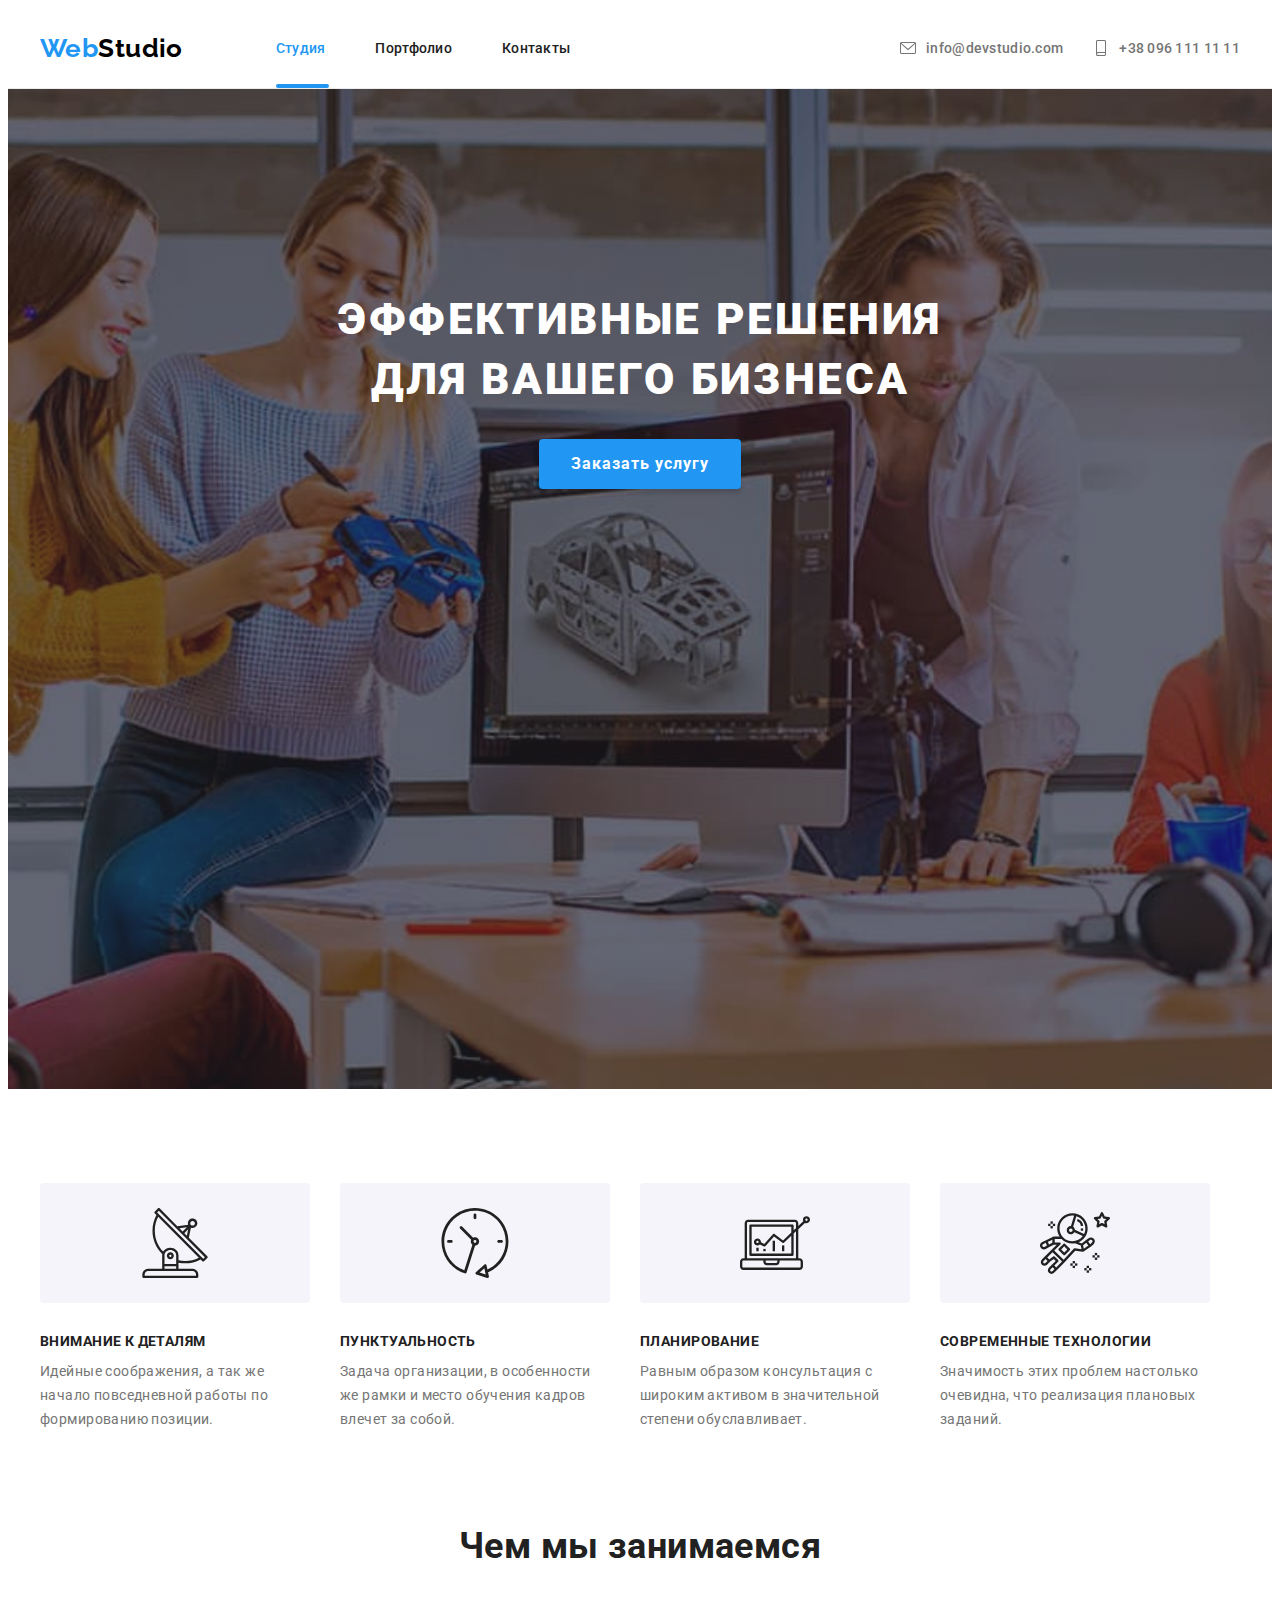
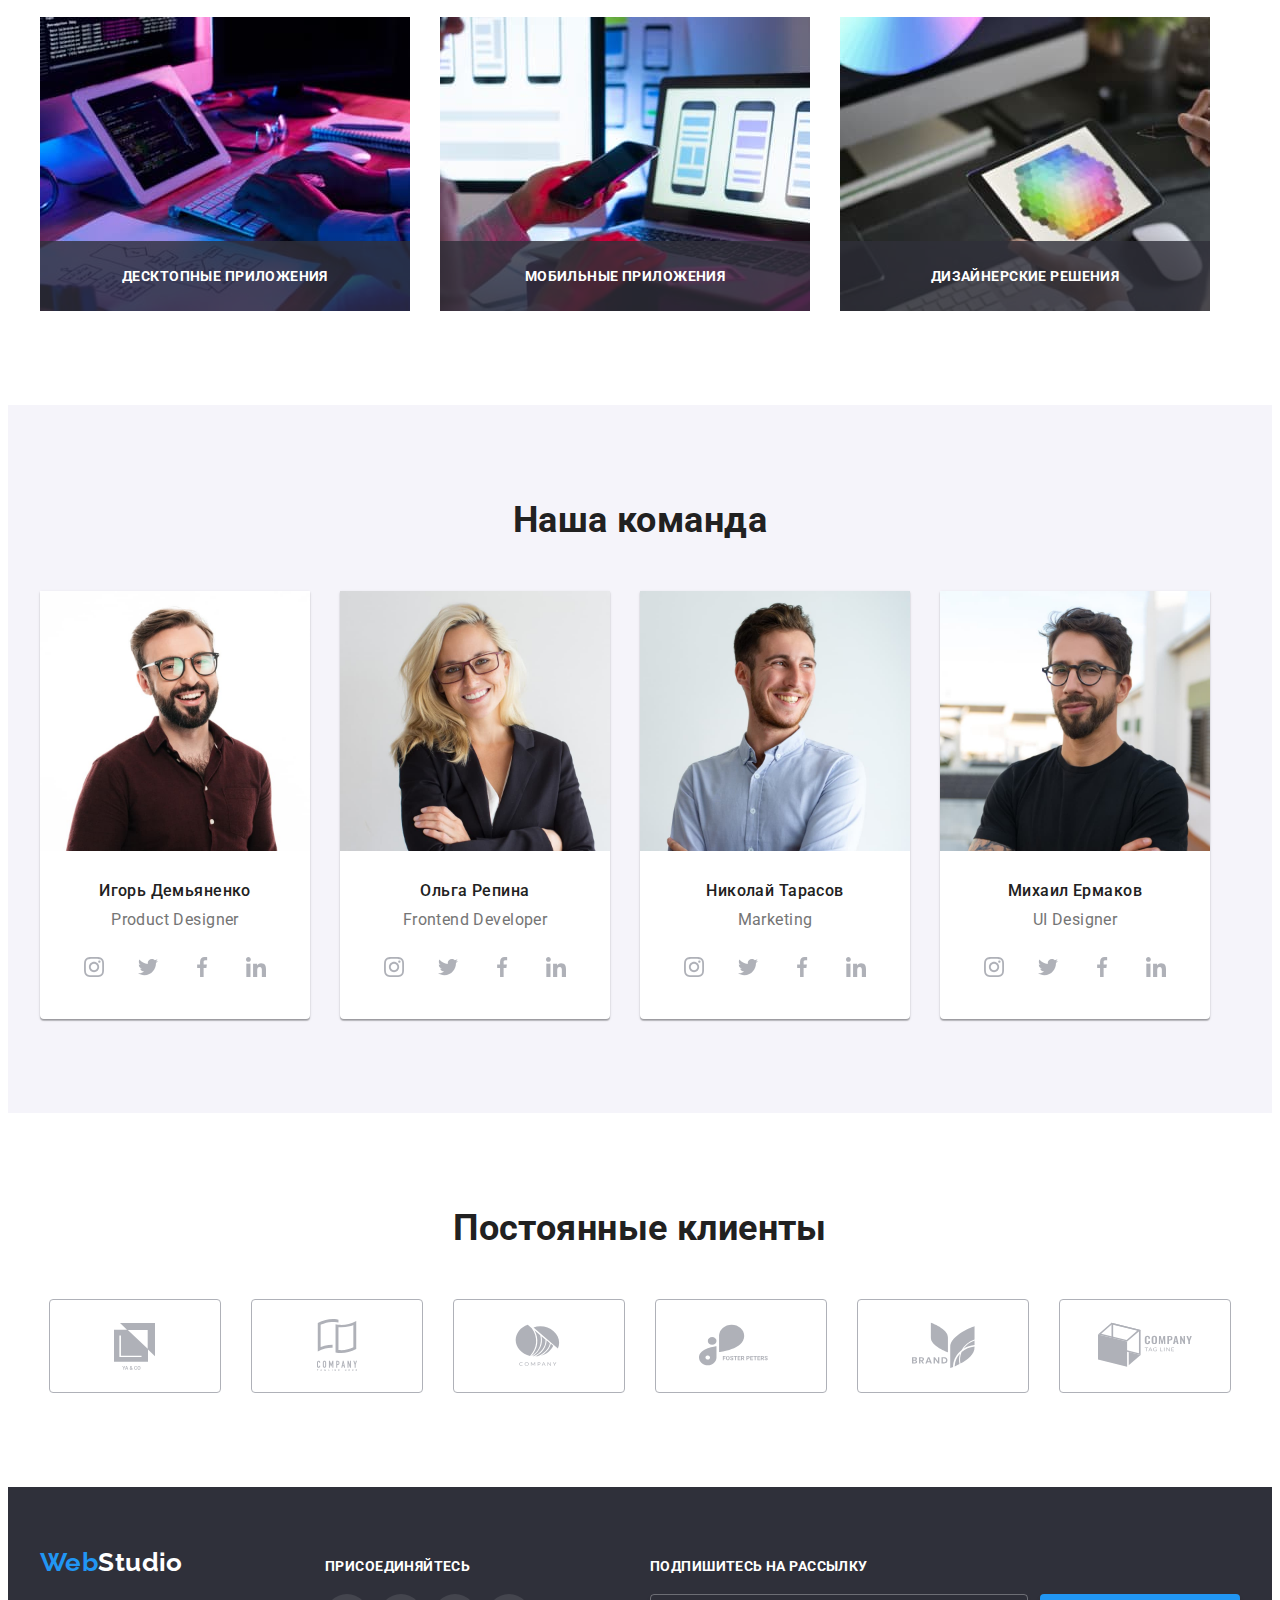
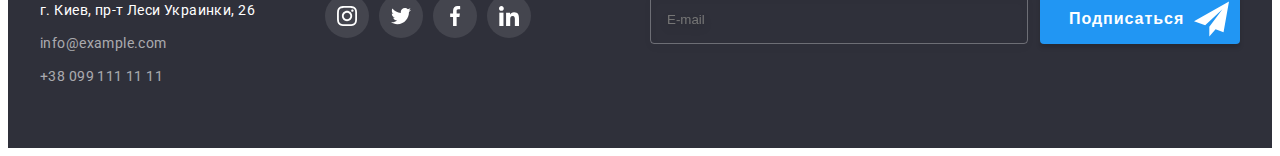
==== index.html @ c65c47e1 "Initial commit" ====
<!DOCTYPE html>
<html lang="ru">
  <head>
    <meta charset="UTF-8" />
    <meta http-equiv="X-UA-Compatible" content="IE=edge" />
    <meta name="viewport" content="width=device-width, initial-scale=1.0" />
    <title>WebStudio</title>
    <!-- Normalize -->
    <link
      rel="stylesheet"
      href="https://cdnjs.cloudflare.com/ajax/libs/modern-normalize/1.1.0/modern-normalize.min.css"
      integrity="sha512-wpPYUAdjBVSE4KJnH1VR1HeZfpl1ub8YT/NKx4PuQ5NmX2tKuGu6U/JRp5y+Y8XG2tV+wKQpNHVUX03MfMFn9Q=="
      crossorigin="anonymous"
      referrerpolicy="no-referrer"
    />
    <link rel="preconnect" href="https://fonts.googleapis.com" />
    <link rel="preconnect" href="https://fonts.gstatic.com" crossorigin />
    <link
      href="https://fonts.googleapis.com/css2?family=Raleway:wght@700&family=Roboto:wght@400;500;700;900&display=swap"
      rel="stylesheet"
    />
    <link rel="stylesheet" href="./styles/styles.css" />
  </head>
  <body>
    <!-- header -->
    <header class="header">
      <div class="container flex_container">
        <a href="./index.html" class="Web webstudio">Web<span class="Studio">Studio</span></a>
        <!-- nav -->
        <nav class="nav">
          <ul class="nav_list_block list">
            <li class="nav_list">
              <a href="./index.html" class="nav_text current">Студия</a>
              <div class="current_page"></div>
            </li>
            <li class="nav_list">
              <a href="./portfolio.html" class="nav_text">Портфолио</a>
            </li>
            <li class="nav_list">
              <a href="#" class="nav_text">Контакты</a>
            </li>
          </ul>
        </nav>
        <!-- Contacts -->
        <ul class="contacts_header_list list">
          <li class="contacts-item">
            <a href="mailto:info@devstudio.com" class="contacts">
              <svg class="icon_mail">
                <use href="./images/symbol-defs.svg#icon-envelope"></use>
              </svg>
              info@devstudio.com
            </a>
          </li>

          <li>
            <a href="tel:+380961111111" class="contacts">
              <svg class="icon_phone">
                <use href="./images/symbol-defs.svg#icon-smartphone"></use>
              </svg>
              +38 096 111 11 11
            </a>
          </li>
        </ul>
      </div>
    </header>

    <!-- main -->
    <main>
      <section class="main_bg">
        <div class="container">
          <h1 class="main_text">Эффективные решения для вашего бизнеса</h1>
          <!-- button -->
          <button type="button" class="main-modal-btn" data-modal-open>Заказать услугу</button>

          <!-- ======###### modal js #######======= -->
          <div class="backdrop is-hidden" data-modal>
            <div class="modal">
              <p class="modal-title">Оставьте свои данные, мы вам перезвоним</p>
              <form class="modal-form">
                <label class="modal-label">
                  <span class="input-name"> Имя </span>
                  <input type="text" name="username" class="input-bar" required minlength="3" />
                  <svg class="modal-svg">
                    <use href="./images/icon.svg#icon-person"></use>
                  </svg>
                </label>
                <label class="modal-label">
                  <span class="input-name"> Телефон </span>
                  <input type="tel" name="number" class="input-bar" required minlength="7" />
                  <svg class="modal-svg">
                    <use href="./images/icon.svg#icon-phone"></use>
                  </svg>
                </label>
                <label class="modal-label">
                  <span class="input-name"> Почта </span>
                  <input type="email" name="user-mail" class="input-bar" required />
                  <svg class="modal-svg">
                    <use href="./images/icon.svg#icon-email"></use>
                  </svg>
                </label>
                <label class="modal-label modal-label-last">
                  <span class="input-name">Комментарий</span>
                  <textarea
                    name="feedback"
                    id="feedback"
                    cols="30"
                    rows="10"
                    placeholder="Введите текст"
                    class="comment"
                  ></textarea>
                </label>
                <div class="checkbox-cont">
                  <input type="checkbox" class="custom-checkbox" id="checkbox" name="checkbox" />
                  <label for="checkbox" class="checkbox-label">
                    <p class="checkbox-text">
                      Соглашаюсь с рассылкой и принимаю
                      <a href="#" class="checkbox-link">Условия договора</a>
                    </p>
                  </label>
                </div>
                <button type="submit" class="submit-button">Отправить</button>
              </form>
              <button class="modal-close-button" data-modal-close>
                <svg>
                  <use href="./images/icon.svg#icon-close-button"></use>
                </svg>
              </button>
            </div>
          </div>
        </div>
      </section>

      <!-- traits section -->
      <section class="section">
        <div class="container">
          <h2 class="visually-hidden">text</h2>
          <ul class="traits_list_block">
            <li>
              <div class="main-svg-box">
                <svg class="traits_svg">
                  <use href="./images/symbol-defs.svg#icon-antenna"></use>
                </svg>
              </div>
              <h3 class="trait_text">Внимание к деталям</h3>
              <p class="trait_downer_text">
                Идейные соображения, а так же начало повседневной работы по формированию позиции.
              </p>
            </li>
            <li>
              <div class="main-svg-box">
                <svg class="traits_svg">
                  <use href="./images/symbol-defs.svg#icon-clock"></use>
                </svg>
              </div>
              <h3 class="trait_text">Пунктуальность</h3>
              <p class="trait_downer_text">
                Задача организации, в особенности же рамки и место обучения кадров влечет за собой.
              </p>
            </li>

            <li>
              <div class="main-svg-box">
                <svg class="traits_svg">
                  <use href="./images/symbol-defs.svg#icon-diagram"></use>
                </svg>
              </div>
              <h3 class="trait_text">Планирование</h3>
              <p class="trait_downer_text">
                Равным образом консультация с широким активом в значительной степени обуславливает.
              </p>
            </li>

            <li>
              <div class="main-svg-box">
                <svg class="traits_svg">
                  <use href="./images/symbol-defs.svg#icon-astronaut"></use>
                </svg>
              </div>
              <h3 class="trait_text">Современные технологии</h3>
              <p class="trait_downer_text">
                Значимость этих проблем настолько очевидна, что реализация плановых заданий.
              </p>
            </li>
          </ul>
        </div>
      </section>

      <!-- what are we doing section -->
      <section class="wawd_block section">
        <div class="container">
          <h2 class="wawd_tittle">Чем мы занимаемся</h2>
          <ul class="wawd_list list">
            <li class="wawd_item_pic">
              <img src="./images/work1.jpg" alt="work_pic1" width="370" height="294" />
              <p class="wawd-pic-desc">Десктопные приложения</p>
            </li>

            <li class="wawd_item_pic">
              <img src="./images/work2.jpg" alt="work_pic2" width="370" height="294" />
              <p class="wawd-pic-desc">Мобильные приложения</p>
            </li>

            <li class="wawd_item_pic">
              <img src="./images/work3.jpg" alt="work_pic3" width="370" height="294" />
              <p class="wawd-pic-desc">Дизайнерские решения</p>
            </li>
          </ul>
        </div>
      </section>

      <!-- our team section  -->
      <section class="our_team_sect section">
        <div class="container">
          <h2 class="our_team_text">Наша команда</h2>
          <ul class="our_team_list_block">
            <li class="our_team_pic">
              <img src="./images/worker1.jpg" alt="Product_Designer" width="270" height="260" />
              <div class="our_team_text_container">
                <h3 class="our_team_name_text">Игорь Демьяненко</h3>
                <p class="our_team_job_tittle">Product Designer</p>
                <ul class="our-team-list">
                  <li class="our-team-svg-item">
                    <a href="https://www.instagram.com" class="our-team-link"
                      ><svg class="our-team-svg">
                        <use href="./images/symbol-defs.svg#icon-instagram"></use>
                      </svg>
                    </a>
                  </li>
                  <li class="our-team-svg-item">
                    <a href="https://twitter.com/?lang=ru" class="our-team-link">
                      <svg class="our-team-svg">
                        <use href="./images/symbol-defs.svg#icon-twitter"></use>
                      </svg>
                    </a>
                  </li>
                  <li class="our-team-svg-item">
                    <a href="https://uk-ua.facebook.com" class="our-team-link">
                      <svg class="our-team-svg">
                        <use href="./images/symbol-defs.svg#icon-facebook"></use>
                      </svg>
                    </a>
                  </li>
                  <li class="our-team-svg-item">
                    <a
                      href="https://www.linkedin.com/in/владислав-ульянеев-21a133240/"
                      class="our-team-link"
                    >
                      <svg class="our-team-svg">
                        <use href="./images/symbol-defs.svg#icon-linkedin"></use>
                      </svg>
                    </a>
                  </li>
                </ul>
              </div>
            </li>
            <li class="our_team_pic">
              <img src="./images/worker2.jpg" alt="Frontend_Developer" width="270" height="260" />
              <div class="our_team_text_container">
                <h3 class="our_team_name_text">Ольга Репина</h3>
                <p class="our_team_job_tittle">Frontend Developer</p>
                <ul class="our-team-list">
                  <li class="our-team-svg-item">
                    <a href="https://www.instagram.com" class="our-team-link"
                      ><svg class="our-team-svg">
                        <use href="./images/symbol-defs.svg#icon-instagram"></use>
                      </svg>
                    </a>
                  </li>
                  <li class="our-team-svg-item">
                    <a href="https://twitter.com/?lang=ru" class="our-team-link">
                      <svg class="our-team-svg">
                        <use href="./images/symbol-defs.svg#icon-twitter"></use>
                      </svg>
                    </a>
                  </li>
                  <li class="our-team-svg-item">
                    <a href="https://uk-ua.facebook.com" class="our-team-link">
                      <svg class="our-team-svg">
                        <use href="./images/symbol-defs.svg#icon-facebook"></use>
                      </svg>
                    </a>
                  </li>
                  <li class="our-team-svg-item">
                    <a
                      href="https://www.linkedin.com/in/владислав-ульянеев-21a133240/"
                      class="our-team-link"
                    >
                      <svg class="our-team-svg">
                        <use href="./images/symbol-defs.svg#icon-linkedin"></use>
                      </svg>
                    </a>
                  </li>
                </ul>
              </div>
            </li>
            <li class="our_team_pic">
              <img src="./images/worker3.jpg" alt="Marketing" width="270" height="260" />
              <div class="our_team_text_container">
                <h3 class="our_team_name_text">Николай Тарасов</h3>
                <p class="our_team_job_tittle">Marketing</p>
                <ul class="our-team-list">
                  <li class="our-team-svg-item">
                    <a href="https://www.instagram.com" class="our-team-link"
                      ><svg class="our-team-svg">
                        <use href="./images/symbol-defs.svg#icon-instagram"></use>
                      </svg>
                    </a>
                  </li>
                  <li class="our-team-svg-item">
                    <a href="https://twitter.com/?lang=ru" class="our-team-link">
                      <svg class="our-team-svg">
                        <use href="./images/symbol-defs.svg#icon-twitter"></use>
                      </svg>
                    </a>
                  </li>
                  <li class="our-team-svg-item">
                    <a href="https://uk-ua.facebook.com" class="our-team-link">
                      <svg class="our-team-svg">
                        <use href="./images/symbol-defs.svg#icon-facebook"></use>
                      </svg>
                    </a>
                  </li>
                  <li class="our-team-svg-item">
                    <a
                      href="https://www.linkedin.com/in/владислав-ульянеев-21a133240/"
                      class="our-team-link"
                    >
                      <svg class="our-team-svg">
                        <use href="./images/symbol-defs.svg#icon-linkedin"></use>
                      </svg>
                    </a>
                  </li>
                </ul>
              </div>
            </li>
            <li class="our_team_pic">
              <img src="./images/worker4.jpg" alt="UI_Designer" width="270" height="260" />
              <div class="our_team_text_container">
                <h3 class="our_team_name_text">Михаил Ермаков</h3>
                <p class="our_team_job_tittle">UI Designer</p>
                <ul class="our-team-list">
                  <li class="our-team-svg-item">
                    <a href="https://www.instagram.com" class="our-team-link"
                      ><svg class="our-team-svg">
                        <use href="./images/symbol-defs.svg#icon-instagram"></use>
                      </svg>
                    </a>
                  </li>
                  <li class="our-team-svg-item">
                    <a href="https://twitter.com/?lang=ru" class="our-team-link">
                      <svg class="our-team-svg">
                        <use href="./images/symbol-defs.svg#icon-twitter"></use>
                      </svg>
                    </a>
                  </li>
                  <li class="our-team-svg-item">
                    <a href="https://uk-ua.facebook.com" class="our-team-link">
                      <svg class="our-team-svg">
                        <use href="./images/symbol-defs.svg#icon-facebook"></use>
                      </svg>
                    </a>
                  </li>
                  <li class="our-team-svg-item">
                    <a
                      href="https://www.linkedin.com/in/владислав-ульянеев-21a133240/"
                      class="our-team-link"
                    >
                      <svg class="our-team-svg">
                        <use href="./images/symbol-defs.svg#icon-linkedin"></use>
                      </svg>
                    </a>
                  </li>
                </ul>
              </div>
            </li>
          </ul>
        </div>
      </section>

      <!-- customers section -->
      <section class="section">
        <div class="container">
          <h2 class="customers-text">Постоянные клиенты</h2>
          <ul class="customers-list">
            <li>
              <a href="#" class="customers-link">
                <svg class="customers-svg">
                  <use href="./images/symbol-defs.svg#icon-logo-1"></use>
                </svg>
              </a>
            </li>
            <li>
              <a href="#" class="customers-link">
                <svg class="customers-svg">
                  <use href="./images/symbol-defs.svg#icon-logo-2"></use>
                </svg>
              </a>
            </li>
            <li>
              <a href="#" class="customers-link">
                <svg class="customers-svg">
                  <use href="./images/symbol-defs.svg#icon-logo-3"></use>
                </svg>
              </a>
            </li>
            <li>
              <a href="#" class="customers-link">
                <svg class="customers-svg">
                  <use href="./images/symbol-defs.svg#icon-logo-4"></use>
                </svg>
              </a>
            </li>
            <li class="customers-item">
              <a href="#" class="customers-link">
                <svg class="customers-svg">
                  <use href="./images/symbol-defs.svg#icon-logo-5"></use>
                </svg>
              </a>
            </li>
            <li class="customers-item">
              <a href="#" class="customers-link">
                <svg class="customers-svg">
                  <use href="./images/symbol-defs.svg#icon-logo-6"></use>
                </svg>
              </a>
            </li>
          </ul>
        </div>
      </section>
    </main>

    <!-- footer -->
    <footer class="footer">
      <div class="container join-link-container">
        <!-- address container-->
        <div>
          <a href="./index.html" class="footer_web webstudio"
            >Web<span class="footer_Studio">Studio</span>
          </a>
          <!-- ##### address ##### -->
          <address>
            <ul>
              <!-- footer map -->
              <li class="footer_contacts_item">
                <a
                  href="https://goo.gl/maps/mLrUPEMYMxBehZcJ7"
                  target="_blank"
                  rel="noopener nofollow"
                  class="footer_map"
                  >г. Киев, пр-т Леси Украинки, 26
                </a>
              </li>
              <li class="footer_contacts_item">
                <a href="mailto:info@example.com" class="footer_contacts">info@example.com</a>
              </li>
              <li class="footer_contacts_item">
                <a href="tel:+38099111111" class="footer_contacts">+38 099 111 11 11 </a>
              </li>
            </ul>
          </address>
        </div>
        <!-- join container -->
        <div class="join-footer">
          <p class="join-text">Присоединяйтесь</p>
          <ul class="our-team-list">
            <li class="our-team-svg-item join-footer-item">
              <a href="https://www.instagram.com" class="our-team-link join-svg">
                <svg class="our-team-svg footer-svg">
                  <use href="./images/symbol-defs.svg#icon-instagram"></use>
                </svg>
              </a>
            </li>
            <li class="our-team-svg-item join-footer-item">
              <a href="https://twitter.com/?lang=ru" class="our-team-link join-svg">
                <svg class="our-team-svg footer-svg">
                  <use href="./images/symbol-defs.svg#icon-twitter"></use>
                </svg>
              </a>
            </li>
            <li class="our-team-svg-item join-footer-item">
              <a href="https://uk-ua.facebook.com" class="our-team-link join-svg">
                <svg class="our-team-svg footer-svg">
                  <use href="./images/symbol-defs.svg#icon-facebook"></use>
                </svg>
              </a>
            </li>
            <li class="our-team-svg-item join-footer-item">
              <a
                href="https://www.linkedin.com/in/владислав-ульянеев-21a133240/"
                class="our-team-link join-svg"
              >
                <svg class="our-team-svg footer-svg">
                  <use href="./images/symbol-defs.svg#icon-linkedin"></use>
                </svg>
              </a>
            </li>
          </ul>
        </div>
        <!-- subscription container -->
        <div class="subscription-footer">
          <p class="subscr-title">Подпишитесь на рассылку</p>
          <form class="subscr-form">
            <label class="subscr-label">
              <input type="email" name="subscr-email" placeholder="E-mail" required />
              <button>
                Подписаться
                <svg class="subscr-svg">
                  <use href="./images/icon.svg#icon-send"></use>
                </svg>
              </button>
            </label>
          </form>
        </div>
      </div>
    </footer>

    <!-- ##### js script ##### -->
    <script src="./js/modal.js"></script>
  </body>
</html>
---- styles/styles.css ----
img {
  display: block;
  max-width: 100%;
  height: auto;
}
a {
  text-decoration: none;
}
svg {
  fill: currentColor;
}
.visually-hidden {
  position: absolute;
  width: 1px;
  height: 1px;
  margin: -1px;
  border: 0;
  padding: 0;

  white-space: nowrap;
  clip-path: inset(100%);
  clip: rect(0 0 0 0);
  overflow: hidden;
}

:root {
  --accent_col: #2196f3;
  --focus_bg_col: #2196f3;
  --blue: #2196f3;
  --white: #ffffff;
  --header_line_color: #ececec;
  --contacts_col: #757575;
  --calm_state_svg: #757575;
  --footer_contacts_col: rgba(255, 255, 255, 0.6);
  --Studio_text: #000000;
  --text_col: #212121;
  --undertittle_col: #757575;
  --our_team_bg_col: #f5f4fa;
  --main_bg_col: #2f303a;
  --btn_bg_cl: #2196f3;
  --btn_bg_darker_cl: #0a85eb;
  --btn_txt_cl: #ffffff;
  --overlay-bg: rgba(33, 150, 243, 0.9);
  --backdrop-bg-cl: rgba(0, 0, 0, 0.2);
  --second-text-color: #212121;

  /* svg */
  --icon_color: #afb1b8;
  --svg-box-bg-col: #f5f4fa;
}
body {
  font-family: 'Roboto', sans-serif;
  font-size: 14px;
  letter-spacing: 0.03em;
  color: var(--text_col);

  background-color: var(--white);
}

h1,
h2,
h3,
h4,
h5,
h6,
p {
  margin: 0;
}
ul {
  list-style: none;
  margin: 0;
  padding: 0;
}

.list {
  list-style: none;
  padding-left: 0;
  margin: 0;
}

address,
.webstudio {
  font-style: normal;
}

/* ----------------common styles---------------- */

.container {
  width: 1200px;
  margin: 0 auto;
  padding: 0 15px;
}
.flex_container {
  display: flex;
  align-items: center;
}
.join-link-container {
  display: flex;
  align-items: baseline;
}
.our_team_text_container {
  padding: 30px 0;
}
.section {
  padding-top: 94px;
  padding-bottom: 94px;
}

/* ##### header ##### */

.header {
  height: 80px;

  border-bottom: 1px solid var(--header_line_color);
}

.Web {
  font-family: 'Raleway';
  font-weight: 700;
  font-size: 26px;
  line-height: calc(31 / 26);

  color: var(--blue);
}
.Studio {
  color: var(--Studio_text);
}
.nav {
  margin-left: 93px;
}
.nav_list_block {
  display: flex;
}
.nav_list {
  position: relative;
}
.nav_list:not(:first-child) {
  margin-left: 50px;
}
.nav_text {
  font-weight: 500;
  font-size: 14px;
  line-height: calc(16 / 14);
  letter-spacing: 0.02em;

  padding: 32px 0;
  display: block;

  color: var(--text_col);

  transition-property: color;
  transition-duration: 250ms;
  transition-timing-function: cubic-bezier(0.4, 0, 0.2, 1);
}
.nav_text:hover,
.nav_text:focus {
  color: var(--accent_col);
}
.contacts_header_list {
  display: flex;
  margin-left: auto;
}
.contacts-item {
  margin-right: 30px;
}
.contacts {
  display: flex;
  align-items: center;

  padding: 32px 0;

  font-weight: 500;
  line-height: 16px;
  letter-spacing: 0.02em;

  color: var(--contacts_col);

  transition-property: color;
  transition-duration: 250ms;
  transition-timing-function: cubic-bezier(0.4, 0, 0.2, 1);
}
.contacts:hover,
.contacts:focus {
  color: var(--accent_col);
}

/* ##### icon svg ##### */

.icon_mail {
  width: 16px;
  height: 16px;
  margin-right: 10px;

  fill: currentColor;
}
.icon_phone {
  width: 16px;
  height: 16px;

  margin-right: 10px;

  fill: currentColor;
}
.traits_svg {
  width: 70px;
  height: 70px;
}

/* ##### svg hover ##### */

.svg {
  fill: var(--calm_state_svg);
}
.svg:hover {
  fill: var(--accent_col);
}

.current {
  color: var(--accent_col);
}
.current_page {
  position: absolute;
  bottom: 0;

  width: 100%;

  border: 2px solid var(--accent_col);
  border-radius: 2px;
}

.main_bg {
  max-width: 1600px;
  height: 600px;
  margin: 0 auto;

  padding: 200px 0;
  text-align: center;

  /* text-align   -   выравнивает кнопку по центру, т.к. кнопка - строчный элемент. */

  background-color: var(--main_bg_col);
  background-image: linear-gradient(to right, rgba(47, 48, 58, 0.4), rgba(47, 48, 58, 0.4)),
    url(../images/main_bg_pic.jpg);
  background-repeat: no-repeat;
  background-position: center;
  background-size: cover;
}
.main_text {
  width: 696px;
  margin: 0 auto;

  font-weight: 900;
  font-size: 44px;
  line-height: calc(60 / 44);
  text-align: center;
  letter-spacing: 0.06em;
  text-transform: uppercase;

  color: var(--btn_txt_cl);
}

.main-modal-btn {
  min-width: 200px;
  padding: 10px 32px;
  margin-top: 30px;

  border: none;

  box-shadow: 0px 4px 4px rgba(0, 0, 0, 0.15);
  border-radius: 4px;

  font-family: 'Roboto';
  font-weight: 700;
  font-size: 16px;
  line-height: calc(30 / 16);

  align-items: center;
  text-align: center;
  letter-spacing: 0.06em;

  color: var(--btn_txt_cl);
  background-color: var(--btn_bg_cl);

  cursor: pointer;

  transition-property: color, background-color, box-shadow;
  transition-duration: 250ms;
  transition-timing-function: cubic-bezier(0.4, 0, 0.2, 1);
}
.main-modal-btn:hover,
.main-modal-btn:focus {
  color: var(--btn_txt_cl);
  background-color: var(--btn_bg_darker_cl);
  outline: none;
  box-shadow: 0 0 0 1.5px var(--focus_bg_col);
}

/* ##### modal ##### */
.backdrop {
  position: fixed;
  top: 0;
  left: 0;
  width: 100%;
  height: 100%;
  z-index: 100000;

  background-color: var(--backdrop-bg-cl);

  transition-property: opacity;
  transition-duration: 250ms;
  transition-timing-function: cubic-bezier(0.4, 0, 0.2, 1);
}
.backdrop.is-hidden {
  opacity: 0;
  pointer-events: none;
}

.modal {
  position: absolute;
  top: 50%;
  left: 50%;
  transform: translate(-50%, -50%);

  width: 528px;
  height: 581px;
  padding: 40px;
  padding-top: 30px;

  color: var(--Studio_text);
  background-color: #fff;
}
.modal-close-button {
  position: absolute;

  display: flex;
  align-items: center;

  top: 8px;
  right: 8px;

  width: 30px;
  height: 30px;
  cursor: pointer;

  border: 1px solid rgba(0, 0, 0, 0.1);
  border-radius: 50%;

  background-color: #ffffff;

  /* transition-property: color;
    transition-delay: 250ms;
    transition-timing-function: cubic-bezier(0.4, 0, 0.2, 1); */
}
.modal-close-button > svg {
  width: 18px;
  height: 18px;

  transition-property: color;
  transition-duration: 250ms;
  transition-timing-function: cubic-bezier(0.4, 0, 0.2, 1);
}

.modal-close-button:hover,
.modal-close-button:focus {
  color: var(--accent_col);
}

.modal-title {
  font-size: 20px;
  font-weight: 700;
  line-height: calc(23 / 20);

  margin-bottom: 12px;

  color: var(--Studio_text);
}
.modal-form {
  position: relative;
  display: flex;
  flex-direction: column;
  text-align: start;
  align-items: center;

  /* gap: 10px; */
}

.modal-svg {
  position: absolute;

  top: 32px;
  left: 15px;

  width: 18px;
  height: 18px;

  fill: var(--second-text-color);

  transition: color 250ms cubic-bezier(0.4, 0, 0.2, 1);
}

.modal-label {
  margin-bottom: 10px;
}
.modal-label:focus-within .modal-svg,
.modal-label:hover .modal-svg {
  color: var(--accent_col);
}
.modal-label-last {
  margin-bottom: 20px;
}

label {
  position: relative;
}

.input-name {
  font-size: 12px;
  line-height: calc(14 / 12);
  letter-spacing: 0.01em;
  padding-right: 100%;
  color: var(--undertittle_col);
}
.input-bar {
  width: 448px;
  height: 40px;
  margin-top: 4px;
  padding-left: 40px;

  outline: none;
  border: 1px solid rgba(33, 33, 33, 0.2);
  border-radius: 4px;
  transition-property: border-color;
  transition-duration: 250ms;
  transition-timing-function: cubic-bezier(0.4, 0, 0.2, 1);
}
.input-bar:hover,
.input-bar:focus {
  border-color: var(--accent_col);
}
.comment {
  width: 448px;
  height: 138px;
  padding-left: 16px;
  padding-top: 12px;
  margin-top: 4px;

  outline: none;
  border-radius: 4px;
  border: 1px solid rgba(33, 33, 33, 0.2);

  resize: none;

  transition: border-color 250ms cubic-bezier(0.4, 0, 0.2, 1);
}
.comment:hover,
.comment:focus {
  border-color: var(--accent_col);
}

/* #### */
.label-form:focus-within .input,
.label-form:hover .input {
  border: 1px solid var(--accent_col);
}
.label-form:focus-within .modal-svg,
.label-form:hover .modal-svg {
  fill: var(--accent_col);
}

/* checkbox */
.checkbox-cont {
  display: flex;
  flex-direction: row-reverse;

  margin-bottom: 30px;
}
.custom-checkbox {
  z-index: -1;
  opacity: 0;

  /* transition: fill, border-color, background-color, color 250ms cubic-bezier(0.4, 0, 0.2, 1); */
  transition-property: fill, border-color, background-color;
  transition-duration: 250ms;
  transition-timing-function: cubic-bezier(0.4, 0, 0.2, 1);
}

.custom-checkbox + .checkbox-label {
  display: inline-flex;
  align-items: center;
  user-select: none;
}
.custom-checkbox + .checkbox-label::before {
  content: '';
  display: inline-block;
  align-items: center;

  width: 18px;
  height: 18px;

  flex-shrink: 0;
  flex-grow: 0;

  border: 1px solid #adb5bd;

  border-radius: 0.25em;
  margin-right: 0.5em;

  background-repeat: no-repeat;
  background-position: center center;
  background-size: 50% 50%;

  transition-property: fill, border-color, background-color;
  transition-duration: 250ms;
  transition-timing-function: cubic-bezier(0.4, 0, 0.2, 1);
}

.custom-checkbox:checked + .checkbox-label::before {
  border-color: #0b76ef;
  background-color: #0b76ef;
  background-image: url("data:image/svg+xml,%3csvg xmlns='http://www.w3.org/2000/svg' viewBox='0 0 8 8'%3e%3cpath fill='%23fff' d='M6.564.75l-3.59 3.612-1.538-1.55L0 4.26 2.974 7.25 8 2.193z'/%3e%3c/svg%3e");
}

/* стили при наведении курсора на checkbox */
.custom-checkbox:not(:disabled):not(:checked) + label:hover::before {
  border-color: var(--accent_col);
}
/* стили для активного состояния чекбокса (при нажатии на него) */
.custom-checkbox:not(:disabled):active + label::before {
  background-color: #b3d7ff;
  border-color: #b3d7ff;
}
/* стили для чекбокса, находящегося в фокусе */
.custom-checkbox:focus + label::before {
  box-shadow: 0 0 0 0.2rem rgba(0, 123, 255, 0.25);
}
/* стили для чекбокса, находящегося в фокусе и не находящегося в состоянии checked */
.custom-checkbox:focus:not(:checked) + label::before {
  border-color: #80bdff;
}
/* стили для чекбокса, находящегося в состоянии disabled */
.custom-checkbox:disabled + label::before {
  background-color: #e9ecef;
}

/* checkbox */

.checkbox-text {
  line-height: calc(24 / 14);

  color: var(--contacts_col);
}
.checkbox-link {
  line-height: calc(24 / 14);
  text-decoration-line: underline;

  color: var(--accent_col);
}
.submit-button {
  width: 200px;
  height: 50px;

  border-radius: 4px;
  border: none;
  box-shadow: 0px 4px 4px rgba(0, 0, 0, 0.15);

  cursor: pointer;

  font-family: 'Roboto';
  font-style: normal;
  font-weight: 700;
  font-size: 16px;
  line-height: calc(30 / 16);

  letter-spacing: 0.06em;

  color: var(--btn_txt_cl);
  background-color: #188ce8;

  transition-property: color, background-color, box-shadow;
  transition-duration: 250ms;
  transition-timing-function: cubic-bezier(0.4, 0, 0.2, 1);
}
.submit-button:hover,
.submit-button:focus {
  color: var(--btn_txt_cl);
  background-color: var(--btn_bg_darker_cl);
  outline: none;
  box-shadow: 0 0 0 1.5px var(--focus_bg_col);
}

/* ##### traits ##### */
.traits_list_block {
  display: flex;
  gap: 30px;
}
.main-svg-box {
  display: flex;
  align-items: center;
  justify-content: center;
  width: 270px;
  height: 120px;

  background: var(--svg-box-bg-col);
  border-radius: 4px;
  /* text-align: center; */

  margin-bottom: 30px;
}
.trait_text {
  font-weight: 700;
  font-size: 14px;
  line-height: calc(16 / 14);
  text-transform: uppercase;

  margin-bottom: 10px;
}
.trait_downer_text {
  width: 270px;
  line-height: 24px;

  color: var(--undertittle_col);
}

.wawd_block {
  text-align: center;
  padding-top: 0;
}
.wawd_tittle {
  margin: 0 auto;

  font-weight: 700;
  font-size: 36px;
  line-height: calc(42 / 36);
}
.wawd_list {
  display: flex;
  margin-top: 50px;
}

.wawd_item_pic:not(:first-child) {
  margin-left: 30px;
}
.wawd_item_pic {
  position: relative;
}
.wawd-pic-desc {
  position: absolute;
  bottom: 0px;

  display: flex;
  justify-content: center;
  align-items: center;

  width: 370px;
  height: 70px;

  font-weight: 700;
  line-height: calc(16 / 14);
  text-align: center;
  text-transform: uppercase;

  color: var(--btn_txt_cl);
  background-color: rgba(47, 48, 58, 0.8);
}

/* ##### our team sect ##### */
.our_team_sect {
  text-align: center;
  background-color: var(--our_team_bg_col);
}
.our_team_text {
  font-weight: 700;
  font-size: 36px;
  line-height: calc(42 / 36);
}
.our_team_list_block {
  display: flex;
  margin-top: 50px;
}
.our_team_pic {
  margin-left: 30px;
  background-color: #ffffff;

  box-shadow: 0px 1px 3px rgba(0, 0, 0, 0.12), 0px 1px 1px rgba(0, 0, 0, 0.14),
    0px 2px 1px rgba(0, 0, 0, 0.2);
  border-radius: 0px 0px 4px 4px;
}
.our_team_pic:first-child {
  margin-left: 0;
}
.our_team_name_text {
  font-weight: 500;
  font-size: 16px;
  line-height: calc(19 / 16);
  text-align: center;

  margin-bottom: 10px;
}
.our_team_job_tittle {
  font-weight: 400;
  font-size: 16px;
  line-height: calc(19 / 16);
  text-align: center;

  margin-bottom: 16px;

  color: var(--undertittle_col);
}

.our-team-list {
  display: flex;
  justify-content: center;
  gap: 10px;

  /* margin-bottom: 30px; */
}

.our-team-svg {
  width: 20px;
  height: 20px;
  fill: currentColor;
}

.our-team-link {
  display: inline-flex;
  justify-content: center;
  align-items: center;

  width: 44px;
  height: 44px;

  border-radius: 50%;
  color: var(--icon_color);

  transition-property: color, background-color;
  transition-duration: 250ms;
  transition-timing-function: cubic-bezier(0.4, 0, 0.2, 1);
}

.our-team-link:hover,
.our-team-link:focus {
  color: var(--btn_txt_cl);
  background-color: var(--accent_col);
}

/* =========== customers ===========*/

.customers-text {
  font-weight: 700;
  font-size: 36px;
  line-height: 42px;
  text-align: center;

  margin-bottom: 50px;
}
.customers-list {
  display: flex;
  justify-content: center;
  gap: 30px;
}
.customers-link {
  display: flex;
  justify-content: center;
  align-items: center;

  width: 170px;
  height: 92px;

  outline: none;
  border-radius: 4px;
  border: 1px solid var(--icon_color);
  color: var(--icon_color);

  transition-property: color, border-color;
  transition-duration: 250ms;
  transition-timing-function: cubic-bezier(0.4, 0, 0.2, 1);
}
.customers-link:hover,
.customers-link:focus {
  color: var(--accent_col);
  border-color: var(--accent_col);
}

.customers-svg {
  width: 106px;
  height: 106px;
}

/* ##### footer ##### */

.footer {
  padding: 60px 0;

  background-color: var(--main_bg_col);
}

.footer_web {
  display: block;
  margin-bottom: 20px;

  font-family: 'Raleway';
  font-weight: 700;
  font-size: 26px;
  line-height: calc(31 / 26);

  color: var(--blue);
}
.footer_Studio {
  color: var(--btn_txt_cl);
}

.footer_contacts_item:not(:first-child) {
  margin-top: 9px;
}

.footer_map {
  line-height: 24px;

  color: var(--btn_txt_cl);

  transition-property: color;
  transition-duration: 250ms;
  transition-timing-function: cubic-bezier(0.4, 0, 0.2, 1);
}
.footer_map:hover,
.footer_map:focus {
  color: var(--accent_col);
}
.footer_contacts {
  line-height: 24px;

  color: var(--footer_contacts_col);

  transition-property: color;
  transition-duration: 250ms;
  transition-timing-function: cubic-bezier(0.4, 0, 0.2, 1);
}
.footer_contacts:hover,
.footer_contacts:focus {
  color: var(--accent_col);
}

.join-text {
  font-weight: 700;
  line-height: 16px;
  text-transform: uppercase;
  color: var(--btn_txt_cl);

  margin-bottom: 20px;
}
.join-footer {
  margin-left: 70px;
}
.join-footer-item {
  fill: white;

  background-color: rgba(255, 255, 255, 0.1);
  border-radius: 50%;
}
.join-svg {
  color: white;
}

.subscription-footer {
  margin-left: auto;
}
.subscr-title {
  font-weight: 700;
  line-height: calc(16 / 14);
  text-transform: uppercase;
  margin-bottom: 20px;

  color: var(--btn_txt_cl);
}

.subscr-label {
  display: flex;
  color: var(--btn_txt_cl);
}
.subscr-label > input {
  width: 358px;

  padding-left: 16px;

  outline: none;

  filter: drop-shadow(0px 4px 4px rgba(0, 0, 0, 0.15));
  border: 1px solid rgba(255, 255, 255, 0.3);
  border-radius: 4px;

  color: var(--btn_txt_cl);
  background-color: transparent;

  transition-property: border-color;
  transition-duration: 250ms;
  transition-timing-function: cubic-bezier(0.4, 0, 0.2, 1);
}
.subscr-label > input:hover,
.subscr-label > input:focus {
  border-color: var(--accent_col);
}

.subscr-label > button {
  width: 200px;
  height: 50px;
  margin-left: 12px;
  padding-left: 29px;

  font-weight: 700;
  font-size: 16px;
  line-height: calc(30 / 16);

  border: none;
  outline: none;

  display: flex;
  align-items: center;
  text-align: center;
  letter-spacing: 0.06em;

  cursor: pointer;

  color: var(--btn_txt_cl);
  background-color: #2196f3;
  box-shadow: 0px 4px 4px rgba(0, 0, 0, 0.15);
  border-radius: 4px;

  transition-property: color, background-color;
  transition-duration: 250ms;
  transition-timing-function: cubic-bezier(0.4, 0, 0.2, 1);
}
.subscr-label > button:hover {
  color: var(--btn_txt_cl);
  background-color: var(--btn_bg_darker_cl);
}
.subscr-label > button:focus {
  color: var(--btn_txt_cl);
}
.subscr-svg {
  width: 35px;
  padding-left: 10px;
}

/* ##### portfolio ##### */

.filter_section {
  padding-top: 94px;
}
/* ##### filter ##### */
.filter_button_block {
  display: flex;
  margin-bottom: 50px;

  gap: 8px;
  /* выравнивание кнопок */
  justify-content: center;
}

.filter_button:first-child {
  margin-left: 0;
}

.btn_filter {
  font-family: 'Roboto';
  font-weight: 500;
  font-size: 16px;
  line-height: calc(26 / 16);
  text-align: center;
  letter-spacing: 0.03em;

  border-radius: 4px;
  border: none;

  padding: 6px 22px;

  cursor: pointer;

  color: var(--second-text-color);
  background-color: #f5f4fa;

  transition-property: color, background-color, box-shadow;
  transition-duration: 250ms;
  transition-timing-function: cubic-bezier(0.4, 0, 0.2, 1);
}

.btn_filter:hover,
.btn_filter:focus {
  color: var(--btn_txt_cl);
  background-color: var(--btn_bg_cl);
  box-shadow: 0px 3px 1px rgba(0, 0, 0, 0.1), 0px 1px 2px rgba(0, 0, 0, 0.08),
    0px 2px 2px rgba(0, 0, 0, 0.12);
}

.filter_img_block {
  display: flex;
  flex-wrap: wrap;
  gap: 30px;
  /* !!flex-basis didn't work!! */
  /* flex-basis: calc((100% - 40px) / 3); */
}
/* ##### img ##### */
.filter_link {
  display: block;
}
.filter_overlay_square {
  position: relative;
  overflow: hidden;
}
.filter_link:hover .overlay,
.filter_link:focus .overlay {
  transform: translateY(0);
}

.overlay {
  position: absolute;
  top: 0;
  left: 0;

  width: 100%;
  height: 100%;

  transition-property: transform;
  transition-duration: 250ms;
  transition-timing-function: cubic-bezier(0.4, 0, 0.2, 1);

  transform: translatey(150%);

  background-color: var(--overlay-bg);
}
.overlay > p {
  padding-left: 15px;
  padding-top: 45px;

  font-size: 18px;
  line-height: calc(28 / 18);

  color: var(--btn_txt_cl);
}
.filter_link {
  transition-property: box-shadow;
  transition-duration: 250ms;
  transition-timing-function: cubic-bezier(0.4, 0, 0.2, 1);
}
.filter_link:hover,
.filter_link:focus {
  box-shadow: 0px 1px 1px rgba(0, 0, 0, 0.12), 0px 4px 4px rgba(0, 0, 0, 0.06),
    1px 4px 6px rgba(0, 0, 0, 0.16);
}

.filter_item {
  width: 370px;
}

.filter_img_container {
  padding: 20px 24px;

  border: 1px solid #eeeeee;
  border-top: none;
}

.filter_img_text {
  font-weight: 700;
  font-size: 18px;
  line-height: calc(36 / 18);
  color: var(--text_col);
  letter-spacing: 0.06em;

  margin-bottom: 4px;
}

.filter_img_downer_text {
  font-size: 16px;
  line-height: calc(30 / 16);

  color: var(--undertittle_col);
}

.current_btn {
  color: var(--btn_txt_cl);
  background-color: var(--btn_bg_cl);
  box-shadow: 0px 3px 1px rgba(0, 0, 0, 0.1), 0px 1px 2px rgba(0, 0, 0, 0.08),
    0px 2px 2px rgba(0, 0, 0, 0.12);
  border-radius: 4px;
}
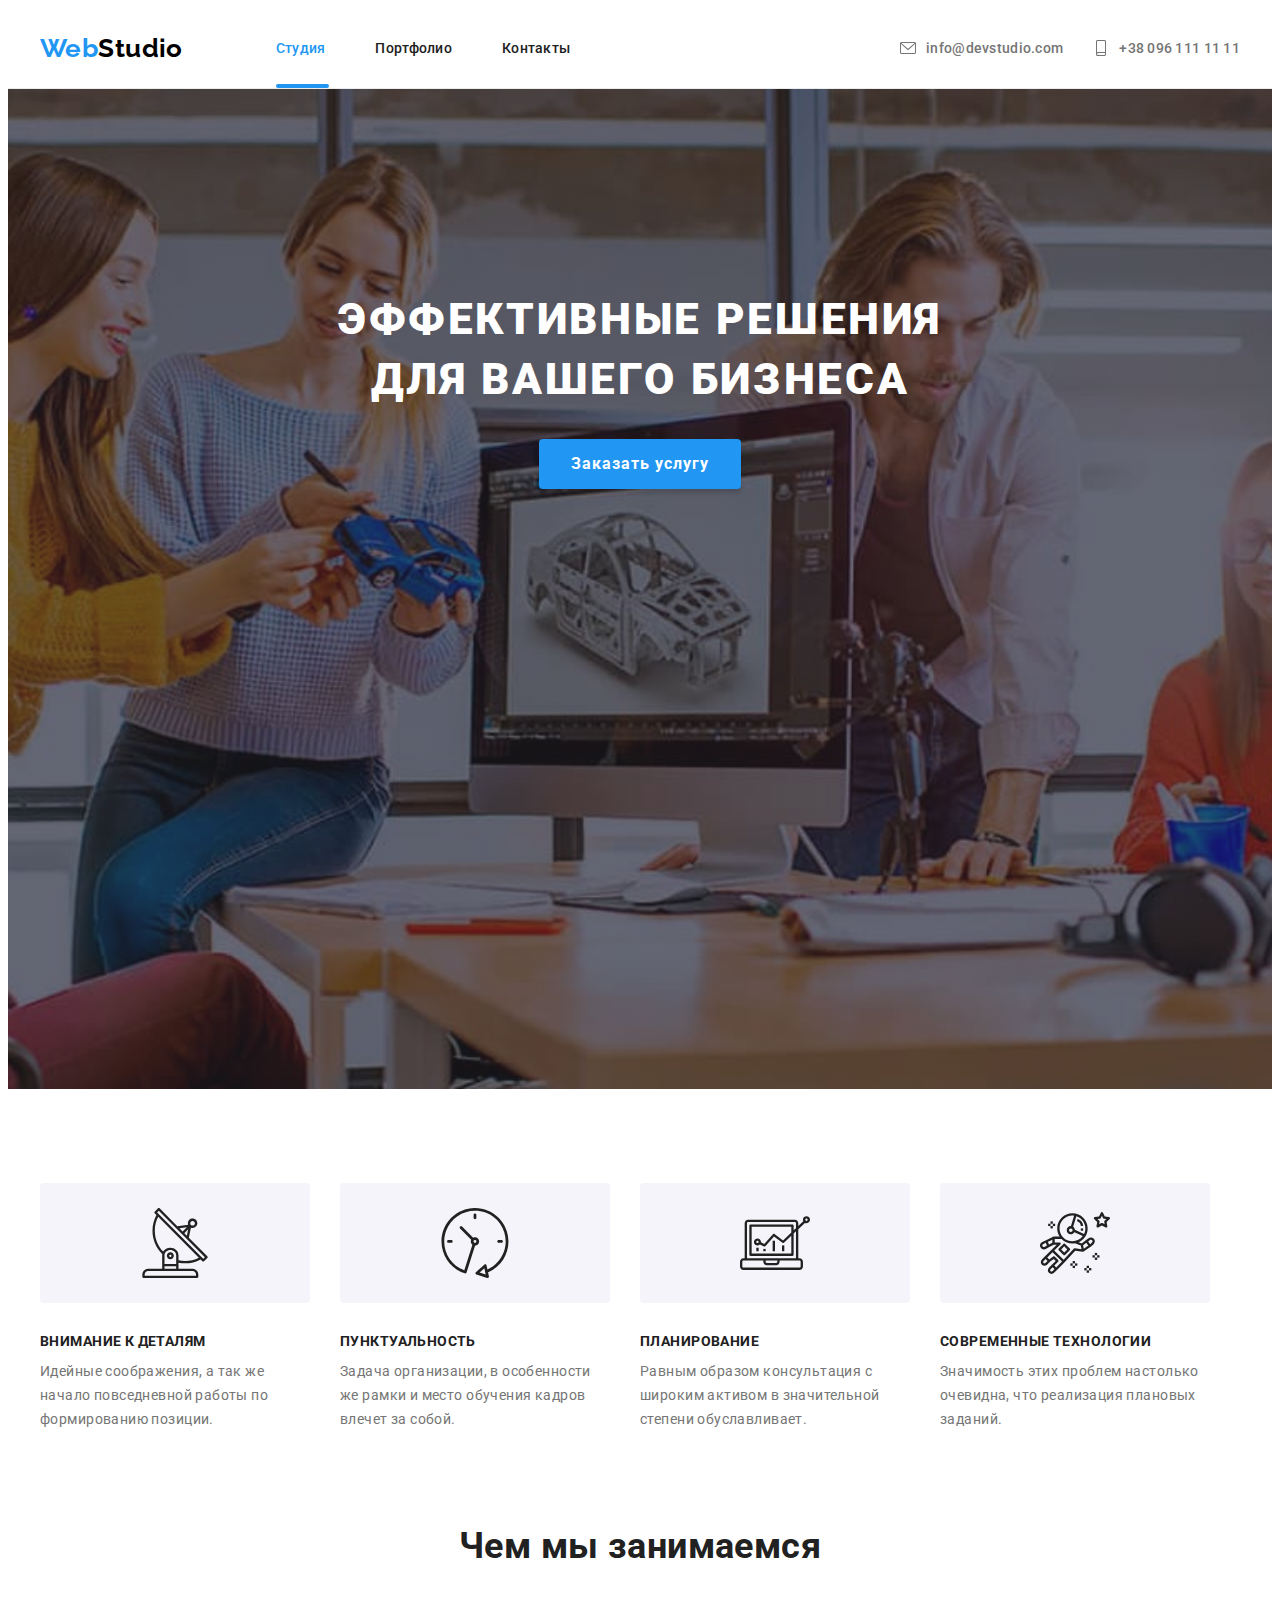
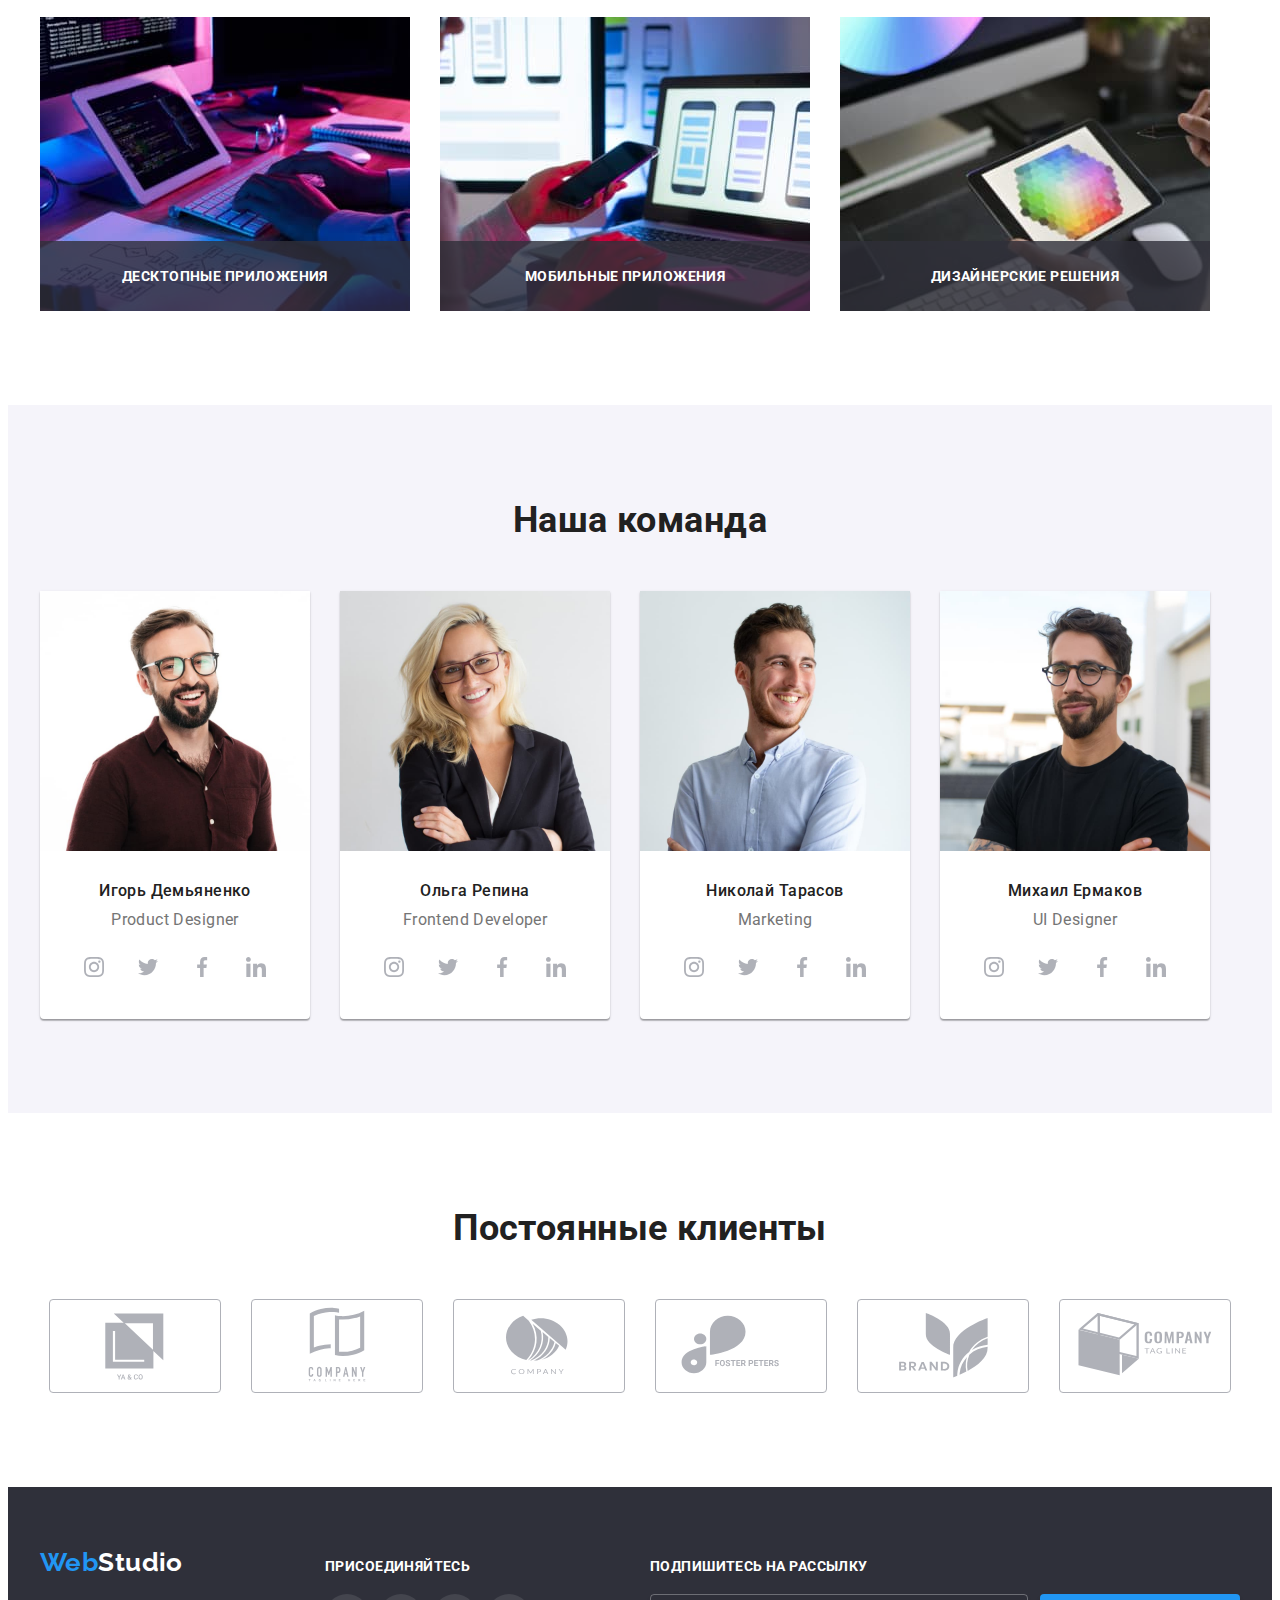
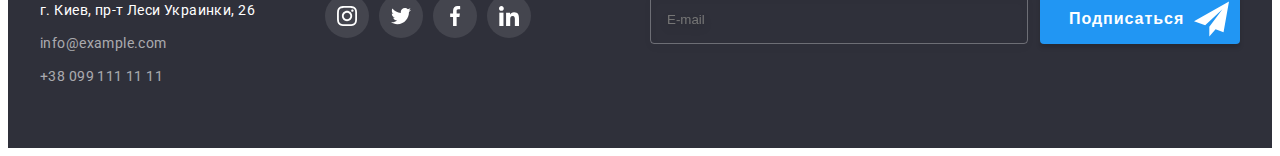
==== commit a3394302: "edit styles as BEM technology" ====
--- a/index.html
+++ b/index.html
@@ -22,30 +22,30 @@
     <link rel="stylesheet" href="./styles/styles.css" />
   </head>
   <body>
-    <!-- header -->
+    <!-- * header -->
     <header class="header">
       <div class="container flex_container">
-        <a href="./index.html" class="Web webstudio">Web<span class="Studio">Studio</span></a>
-        <!-- nav -->
-        <nav class="nav">
-          <ul class="nav_list_block list">
-            <li class="nav_list">
-              <a href="./index.html" class="nav_text current">Студия</a>
+        <a href="./index.html" class="Web logo">Web<span class="Studio">Studio</span></a>
+        <!-- * header-nav  -->
+        <nav class="header-nav">
+          <ul class="header-nav__list list">
+            <li class="header-nav__item">
+              <a href="./index.html" class="header-nav__link current">Студия</a>
               <div class="current_page"></div>
             </li>
-            <li class="nav_list">
-              <a href="./portfolio.html" class="nav_text">Портфолио</a>
-            </li>
-            <li class="nav_list">
-              <a href="#" class="nav_text">Контакты</a>
+            <li class="header-nav__item">
+              <a href="./portfolio.html" class="header-nav__link">Портфолио</a>
+            </li>
+            <li class="header-nav__item">
+              <a href="#" class="header-nav__link">Контакты</a>
             </li>
           </ul>
         </nav>
-        <!-- Contacts -->
-        <ul class="contacts_header_list list">
-          <li class="contacts-item">
-            <a href="mailto:info@devstudio.com" class="contacts">
-              <svg class="icon_mail">
+        <!-- header-contacts -->
+        <ul class="header-contacts__list list">
+          <li class="header-contacts__item">
+            <a href="mailto:info@devstudio.com" class="header-contacts__link">
+              <svg class="header-contacts__icon">
                 <use href="./images/symbol-defs.svg#icon-envelope"></use>
               </svg>
               info@devstudio.com
@@ -53,8 +53,8 @@
           </li>
 
           <li>
-            <a href="tel:+380961111111" class="contacts">
-              <svg class="icon_phone">
+            <a href="tel:+380961111111" class="header-contacts__link">
+              <svg class="header-contacts__icon">
                 <use href="./images/symbol-defs.svg#icon-smartphone"></use>
               </svg>
               +38 096 111 11 11
@@ -64,64 +64,81 @@
       </div>
     </header>
 
-    <!-- main -->
+    <!-- ? main -->
     <main>
-      <section class="main_bg">
+      <section class="hero">
         <div class="container">
-          <h1 class="main_text">Эффективные решения для вашего бизнеса</h1>
-          <!-- button -->
-          <button type="button" class="main-modal-btn" data-modal-open>Заказать услугу</button>
-
-          <!-- ======###### modal js #######======= -->
+          <h1 class="hero_tittle">Эффективные решения для вашего бизнеса</h1>
+          <!-- * button -->
+          <button type="button" class="hero__button" data-modal-open>Заказать услугу</button>
+
+          <!-- ? ======###### modal js #######======= -->
           <div class="backdrop is-hidden" data-modal>
             <div class="modal">
-              <p class="modal-title">Оставьте свои данные, мы вам перезвоним</p>
-              <form class="modal-form">
+              <p class="modal__title">Оставьте свои данные, мы вам перезвоним</p>
+              <form class="modal__form">
                 <label class="modal-label">
-                  <span class="input-name"> Имя </span>
-                  <input type="text" name="username" class="input-bar" required minlength="3" />
-                  <svg class="modal-svg">
+                  <span class="modal-label__text"> Имя </span>
+                  <input
+                    type="text"
+                    name="username"
+                    class="modal-label__input"
+                    required
+                    minlength="3"
+                  />
+                  <svg class="modal-label__icon">
                     <use href="./images/icon.svg#icon-person"></use>
                   </svg>
                 </label>
                 <label class="modal-label">
-                  <span class="input-name"> Телефон </span>
-                  <input type="tel" name="number" class="input-bar" required minlength="7" />
-                  <svg class="modal-svg">
+                  <span class="modal-label__text"> Телефон </span>
+                  <input
+                    type="tel"
+                    name="number"
+                    class="modal-label__input"
+                    required
+                    minlength="7"
+                  />
+                  <svg class="modal-label__icon">
                     <use href="./images/icon.svg#icon-phone"></use>
                   </svg>
                 </label>
                 <label class="modal-label">
-                  <span class="input-name"> Почта </span>
-                  <input type="email" name="user-mail" class="input-bar" required />
-                  <svg class="modal-svg">
+                  <span class="modal-label__text"> Почта </span>
+                  <input type="email" name="user-mail" class="modal-label__input" required />
+                  <svg class="modal-label__icon">
                     <use href="./images/icon.svg#icon-email"></use>
                   </svg>
                 </label>
                 <label class="modal-label modal-label-last">
-                  <span class="input-name">Комментарий</span>
+                  <span class="modal-label__text">Комментарий</span>
                   <textarea
                     name="feedback"
                     id="feedback"
                     cols="30"
                     rows="10"
                     placeholder="Введите текст"
-                    class="comment"
+                    class="modal__feedback"
                   ></textarea>
                 </label>
-                <div class="checkbox-cont">
-                  <input type="checkbox" class="custom-checkbox" id="checkbox" name="checkbox" />
-                  <label for="checkbox" class="checkbox-label">
-                    <p class="checkbox-text">
+                <div class="modal-checkbox__container">
+                  <input
+                    type="checkbox"
+                    class="modal-checkbox__checkbox"
+                    id="checkbox"
+                    name="checkbox"
+                  />
+                  <label for="checkbox" class="modal-checkbox__label">
+                    <p class="modal-checkbox__text">
                       Соглашаюсь с рассылкой и принимаю
-                      <a href="#" class="checkbox-link">Условия договора</a>
+                      <a href="#" class="modal-checkbox__link">Условия договора</a>
                     </p>
                   </label>
                 </div>
-                <button type="submit" class="submit-button">Отправить</button>
+                <button type="submit" class="modal__submit">Отправить</button>
               </form>
-              <button class="modal-close-button" data-modal-close>
-                <svg>
+              <button class="modal__closeBtn" data-modal-close>
+                <svg class="modal_closeBtnIcon">
                   <use href="./images/icon.svg#icon-close-button"></use>
                 </svg>
               </button>
@@ -130,54 +147,54 @@
         </div>
       </section>
 
-      <!-- traits section -->
+      <!-- * traits section -->
       <section class="section">
         <div class="container">
           <h2 class="visually-hidden">text</h2>
-          <ul class="traits_list_block">
-            <li>
-              <div class="main-svg-box">
-                <svg class="traits_svg">
+          <ul class="main-traits__list">
+            <li>
+              <div class="main-traits__svgContainer">
+                <svg class="main-traits__icon">
                   <use href="./images/symbol-defs.svg#icon-antenna"></use>
                 </svg>
               </div>
-              <h3 class="trait_text">Внимание к деталям</h3>
-              <p class="trait_downer_text">
+              <h3 class="main-traits__title">Внимание к деталям</h3>
+              <p class="main-traits__subtitle">
                 Идейные соображения, а так же начало повседневной работы по формированию позиции.
               </p>
             </li>
             <li>
-              <div class="main-svg-box">
-                <svg class="traits_svg">
+              <div class="main-traits__svgContainer">
+                <svg class="main-traits__icon">
                   <use href="./images/symbol-defs.svg#icon-clock"></use>
                 </svg>
               </div>
-              <h3 class="trait_text">Пунктуальность</h3>
-              <p class="trait_downer_text">
+              <h3 class="main-traits__title">Пунктуальность</h3>
+              <p class="main-traits__subtitle">
                 Задача организации, в особенности же рамки и место обучения кадров влечет за собой.
               </p>
             </li>
 
             <li>
-              <div class="main-svg-box">
-                <svg class="traits_svg">
+              <div class="main-traits__svgContainer">
+                <svg class="main-traits__icon">
                   <use href="./images/symbol-defs.svg#icon-diagram"></use>
                 </svg>
               </div>
-              <h3 class="trait_text">Планирование</h3>
-              <p class="trait_downer_text">
+              <h3 class="main-traits__title">Планирование</h3>
+              <p class="main-traits__subtitle">
                 Равным образом консультация с широким активом в значительной степени обуславливает.
               </p>
             </li>
 
             <li>
-              <div class="main-svg-box">
-                <svg class="traits_svg">
+              <div class="main-traits__svgContainer">
+                <svg class="main-traits__icon">
                   <use href="./images/symbol-defs.svg#icon-astronaut"></use>
                 </svg>
               </div>
-              <h3 class="trait_text">Современные технологии</h3>
-              <p class="trait_downer_text">
+              <h3 class="main-traits__title">Современные технологии</h3>
+              <p class="main-traits__subtitle">
                 Значимость этих проблем настолько очевидна, что реализация плановых заданий.
               </p>
             </li>
@@ -185,67 +202,68 @@
         </div>
       </section>
 
-      <!-- what are we doing section -->
-      <section class="wawd_block section">
+      <!-- * what are we doing section -->
+      <section class="main-wawd section">
         <div class="container">
-          <h2 class="wawd_tittle">Чем мы занимаемся</h2>
-          <ul class="wawd_list list">
-            <li class="wawd_item_pic">
+          <h2 class="main-wawd__title">Чем мы занимаемся</h2>
+          <ul class="main-wawd__list list">
+            <li class="main-wawd__item">
               <img src="./images/work1.jpg" alt="work_pic1" width="370" height="294" />
-              <p class="wawd-pic-desc">Десктопные приложения</p>
-            </li>
-
-            <li class="wawd_item_pic">
+              <p class="main-wawd__description">Десктопные приложения</p>
+            </li>
+
+            <li class="main-wawd__item">
               <img src="./images/work2.jpg" alt="work_pic2" width="370" height="294" />
-              <p class="wawd-pic-desc">Мобильные приложения</p>
-            </li>
-
-            <li class="wawd_item_pic">
+              <p class="main-wawd__description">Мобильные приложения</p>
+            </li>
+
+            <li class="main-wawd__item">
               <img src="./images/work3.jpg" alt="work_pic3" width="370" height="294" />
-              <p class="wawd-pic-desc">Дизайнерские решения</p>
+              <p class="main-wawd__description">Дизайнерские решения</p>
             </li>
           </ul>
         </div>
       </section>
 
-      <!-- our team section  -->
-      <section class="our_team_sect section">
+      <!--*our team section  -->
+      <section class="main-team section">
         <div class="container">
-          <h2 class="our_team_text">Наша команда</h2>
-          <ul class="our_team_list_block">
-            <li class="our_team_pic">
+          <h2 class="main-team__text">Наша команда</h2>
+          <ul class="main-team__list">
+            <!-- ! 1st -->
+            <li class="main-team__item">
               <img src="./images/worker1.jpg" alt="Product_Designer" width="270" height="260" />
-              <div class="our_team_text_container">
-                <h3 class="our_team_name_text">Игорь Демьяненко</h3>
-                <p class="our_team_job_tittle">Product Designer</p>
-                <ul class="our-team-list">
-                  <li class="our-team-svg-item">
-                    <a href="https://www.instagram.com" class="our-team-link"
-                      ><svg class="our-team-svg">
+              <div class="main-team__textContainer">
+                <h3 class="main-team__name">Игорь Демьяненко</h3>
+                <p class="main-team__job">Product Designer</p>
+                <ul class="main-team__linkslist">
+                  <li>
+                    <a href="https://www.instagram.com" class="main-team__link"
+                      ><svg class="main-team__icon">
                         <use href="./images/symbol-defs.svg#icon-instagram"></use>
                       </svg>
                     </a>
                   </li>
-                  <li class="our-team-svg-item">
-                    <a href="https://twitter.com/?lang=ru" class="our-team-link">
-                      <svg class="our-team-svg">
+                  <li>
+                    <a href="https://twitter.com/?lang=ru" class="main-team__link">
+                      <svg class="main-team__icon">
                         <use href="./images/symbol-defs.svg#icon-twitter"></use>
                       </svg>
                     </a>
                   </li>
-                  <li class="our-team-svg-item">
-                    <a href="https://uk-ua.facebook.com" class="our-team-link">
-                      <svg class="our-team-svg">
+                  <li>
+                    <a href="https://uk-ua.facebook.com" class="main-team__link">
+                      <svg class="main-team__icon">
                         <use href="./images/symbol-defs.svg#icon-facebook"></use>
                       </svg>
                     </a>
                   </li>
-                  <li class="our-team-svg-item">
+                  <li>
                     <a
                       href="https://www.linkedin.com/in/владислав-ульянеев-21a133240/"
-                      class="our-team-link"
+                      class="main-team__link"
                     >
-                      <svg class="our-team-svg">
+                      <svg class="main-team__icon">
                         <use href="./images/symbol-defs.svg#icon-linkedin"></use>
                       </svg>
                     </a>
@@ -253,39 +271,40 @@
                 </ul>
               </div>
             </li>
-            <li class="our_team_pic">
+            <!-- ! 2nd -->
+            <li class="main-team__item">
               <img src="./images/worker2.jpg" alt="Frontend_Developer" width="270" height="260" />
-              <div class="our_team_text_container">
-                <h3 class="our_team_name_text">Ольга Репина</h3>
-                <p class="our_team_job_tittle">Frontend Developer</p>
-                <ul class="our-team-list">
-                  <li class="our-team-svg-item">
-                    <a href="https://www.instagram.com" class="our-team-link"
-                      ><svg class="our-team-svg">
+              <div class="main-team__textContainer">
+                <h3 class="main-team__name">Ольга Репина</h3>
+                <p class="main-team__job">Frontend Developer</p>
+                <ul class="main-team__linkslist">
+                  <li>
+                    <a href="https://www.instagram.com" class="main-team__link">
+                      <svg class="main-team__icon">
                         <use href="./images/symbol-defs.svg#icon-instagram"></use>
                       </svg>
                     </a>
                   </li>
-                  <li class="our-team-svg-item">
-                    <a href="https://twitter.com/?lang=ru" class="our-team-link">
-                      <svg class="our-team-svg">
+                  <li>
+                    <a href="https://twitter.com/?lang=ru" class="main-team__link">
+                      <svg class="main-team__icon">
                         <use href="./images/symbol-defs.svg#icon-twitter"></use>
                       </svg>
                     </a>
                   </li>
-                  <li class="our-team-svg-item">
-                    <a href="https://uk-ua.facebook.com" class="our-team-link">
-                      <svg class="our-team-svg">
+                  <li>
+                    <a href="https://uk-ua.facebook.com" class="main-team__link">
+                      <svg class="main-team__icon">
                         <use href="./images/symbol-defs.svg#icon-facebook"></use>
                       </svg>
                     </a>
                   </li>
-                  <li class="our-team-svg-item">
+                  <li>
                     <a
                       href="https://www.linkedin.com/in/владислав-ульянеев-21a133240/"
-                      class="our-team-link"
+                      class="main-team__link"
                     >
-                      <svg class="our-team-svg">
+                      <svg class="main-team__icon">
                         <use href="./images/symbol-defs.svg#icon-linkedin"></use>
                       </svg>
                     </a>
@@ -293,39 +312,40 @@
                 </ul>
               </div>
             </li>
-            <li class="our_team_pic">
+            <!-- ! 3rd -->
+            <li class="main-team__item">
               <img src="./images/worker3.jpg" alt="Marketing" width="270" height="260" />
-              <div class="our_team_text_container">
-                <h3 class="our_team_name_text">Николай Тарасов</h3>
-                <p class="our_team_job_tittle">Marketing</p>
-                <ul class="our-team-list">
-                  <li class="our-team-svg-item">
-                    <a href="https://www.instagram.com" class="our-team-link"
-                      ><svg class="our-team-svg">
+              <div class="main-team__textContainer">
+                <h3 class="main-team__name">Николай Тарасов</h3>
+                <p class="main-team__job">Marketing</p>
+                <ul class="main-team__linkslist">
+                  <li>
+                    <a href="https://www.instagram.com" class="main-team__link"
+                      ><svg class="main-team__icon">
                         <use href="./images/symbol-defs.svg#icon-instagram"></use>
                       </svg>
                     </a>
                   </li>
-                  <li class="our-team-svg-item">
-                    <a href="https://twitter.com/?lang=ru" class="our-team-link">
-                      <svg class="our-team-svg">
+                  <li>
+                    <a href="https://twitter.com/?lang=ru" class="main-team__link">
+                      <svg class="main-team__icon">
                         <use href="./images/symbol-defs.svg#icon-twitter"></use>
                       </svg>
                     </a>
                   </li>
-                  <li class="our-team-svg-item">
-                    <a href="https://uk-ua.facebook.com" class="our-team-link">
-                      <svg class="our-team-svg">
+                  <li>
+                    <a href="https://uk-ua.facebook.com" class="main-team__link">
+                      <svg class="main-team__icon">
                         <use href="./images/symbol-defs.svg#icon-facebook"></use>
                       </svg>
                     </a>
                   </li>
-                  <li class="our-team-svg-item">
+                  <li>
                     <a
                       href="https://www.linkedin.com/in/владислав-ульянеев-21a133240/"
-                      class="our-team-link"
+                      class="main-team__link"
                     >
-                      <svg class="our-team-svg">
+                      <svg class="main-team__icon">
                         <use href="./images/symbol-defs.svg#icon-linkedin"></use>
                       </svg>
                     </a>
@@ -333,39 +353,40 @@
                 </ul>
               </div>
             </li>
-            <li class="our_team_pic">
+            <!-- ! 4th -->
+            <li class="main-team__item">
               <img src="./images/worker4.jpg" alt="UI_Designer" width="270" height="260" />
-              <div class="our_team_text_container">
-                <h3 class="our_team_name_text">Михаил Ермаков</h3>
-                <p class="our_team_job_tittle">UI Designer</p>
-                <ul class="our-team-list">
-                  <li class="our-team-svg-item">
-                    <a href="https://www.instagram.com" class="our-team-link"
-                      ><svg class="our-team-svg">
+              <div class="main-team__textContainer">
+                <h3 class="main-team__name">Михаил Ермаков</h3>
+                <p class="main-team__job">UI Designer</p>
+                <ul class="main-team__linkslist">
+                  <li>
+                    <a href="https://www.instagram.com" class="main-team__link"
+                      ><svg class="main-team__icon">
                         <use href="./images/symbol-defs.svg#icon-instagram"></use>
                       </svg>
                     </a>
                   </li>
-                  <li class="our-team-svg-item">
-                    <a href="https://twitter.com/?lang=ru" class="our-team-link">
-                      <svg class="our-team-svg">
+                  <li>
+                    <a href="https://twitter.com/?lang=ru" class="main-team__link">
+                      <svg class="main-team__icon">
                         <use href="./images/symbol-defs.svg#icon-twitter"></use>
                       </svg>
                     </a>
                   </li>
-                  <li class="our-team-svg-item">
-                    <a href="https://uk-ua.facebook.com" class="our-team-link">
-                      <svg class="our-team-svg">
+                  <li>
+                    <a href="https://uk-ua.facebook.com" class="main-team__link">
+                      <svg class="main-team__icon">
                         <use href="./images/symbol-defs.svg#icon-facebook"></use>
                       </svg>
                     </a>
                   </li>
-                  <li class="our-team-svg-item">
+                  <li>
                     <a
                       href="https://www.linkedin.com/in/владислав-ульянеев-21a133240/"
-                      class="our-team-link"
+                      class="main-team__link"
                     >
-                      <svg class="our-team-svg">
+                      <svg class="main-team__icon">
                         <use href="./images/symbol-defs.svg#icon-linkedin"></use>
                       </svg>
                     </a>
@@ -377,49 +398,49 @@
         </div>
       </section>
 
-      <!-- customers section -->
+      <!--*customers section -->
       <section class="section">
         <div class="container">
-          <h2 class="customers-text">Постоянные клиенты</h2>
-          <ul class="customers-list">
-            <li>
-              <a href="#" class="customers-link">
-                <svg class="customers-svg">
+          <h2 class="main-customers__title">Постоянные клиенты</h2>
+          <ul class="main-customers__list">
+            <li>
+              <a href="#" class="main-customers__link">
+                <svg class="main-customers__icon">
                   <use href="./images/symbol-defs.svg#icon-logo-1"></use>
                 </svg>
               </a>
             </li>
             <li>
-              <a href="#" class="customers-link">
-                <svg class="customers-svg">
+              <a href="#" class="main-customers__link">
+                <svg class="main-customers__icon">
                   <use href="./images/symbol-defs.svg#icon-logo-2"></use>
                 </svg>
               </a>
             </li>
             <li>
-              <a href="#" class="customers-link">
-                <svg class="customers-svg">
+              <a href="#" class="main-customers__link">
+                <svg class="main-customers__icon">
                   <use href="./images/symbol-defs.svg#icon-logo-3"></use>
                 </svg>
               </a>
             </li>
             <li>
-              <a href="#" class="customers-link">
-                <svg class="customers-svg">
+              <a href="#" class="main-customers__link">
+                <svg class="main-customers__icon">
                   <use href="./images/symbol-defs.svg#icon-logo-4"></use>
                 </svg>
               </a>
             </li>
-            <li class="customers-item">
-              <a href="#" class="customers-link">
-                <svg class="customers-svg">
+            <li>
+              <a href="#" class="main-customers__link">
+                <svg class="main-customers__icon">
                   <use href="./images/symbol-defs.svg#icon-logo-5"></use>
                 </svg>
               </a>
             </li>
-            <li class="customers-item">
-              <a href="#" class="customers-link">
-                <svg class="customers-svg">
+            <li class="main-customers-item">
+              <a href="#" class="main-customers__link">
+                <svg class="main-customers__icon">
                   <use href="./images/symbol-defs.svg#icon-logo-6"></use>
                 </svg>
               </a>
@@ -429,82 +450,88 @@
       </section>
     </main>
 
-    <!-- footer -->
+    <!--*footer -->
     <footer class="footer">
       <div class="container join-link-container">
-        <!-- address container-->
+        <!-- *address container-->
         <div>
           <a href="./index.html" class="footer_web webstudio"
-            >Web<span class="footer_Studio">Studio</span>
+            >Web<span class="footer_studio">Studio</span>
           </a>
-          <!-- ##### address ##### -->
+          <!-- *##### address ##### -->
           <address>
             <ul>
-              <!-- footer map -->
-              <li class="footer_contacts_item">
+              <!-- *footer map -->
+              <li class="footer__contacts">
                 <a
                   href="https://goo.gl/maps/mLrUPEMYMxBehZcJ7"
                   target="_blank"
                   rel="noopener nofollow"
-                  class="footer_map"
+                  class="footer__map"
                   >г. Киев, пр-т Леси Украинки, 26
                 </a>
               </li>
-              <li class="footer_contacts_item">
-                <a href="mailto:info@example.com" class="footer_contacts">info@example.com</a>
+              <li class="footer__contacts">
+                <a href="mailto:info@example.com" class="footer__contacts">info@example.com</a>
               </li>
-              <li class="footer_contacts_item">
-                <a href="tel:+38099111111" class="footer_contacts">+38 099 111 11 11 </a>
+              <li class="footer__contacts">
+                <a href="tel:+38099111111" class="footer__contacts">+38 099 111 11 11 </a>
               </li>
             </ul>
           </address>
         </div>
-        <!-- join container -->
-        <div class="join-footer">
-          <p class="join-text">Присоединяйтесь</p>
-          <ul class="our-team-list">
-            <li class="our-team-svg-item join-footer-item">
-              <a href="https://www.instagram.com" class="our-team-link join-svg">
-                <svg class="our-team-svg footer-svg">
+        <!-- *join container -->
+        <div class="footer-join">
+          <p class="footer-join__text">Присоединяйтесь</p>
+          <ul class="main-team__linkslist">
+            <li class="main-team__icon-item footer-join__item">
+              <a href="https://www.instagram.com" class="main-team__link footer-join__link">
+                <svg class="main-team__icon">
                   <use href="./images/symbol-defs.svg#icon-instagram"></use>
                 </svg>
               </a>
             </li>
-            <li class="our-team-svg-item join-footer-item">
-              <a href="https://twitter.com/?lang=ru" class="our-team-link join-svg">
-                <svg class="our-team-svg footer-svg">
+            <li class="main-team__icon-item footer-join__item">
+              <a href="https://twitter.com/?lang=ru" class="main-team__link footer-join__link">
+                <svg class="main-team__icon">
                   <use href="./images/symbol-defs.svg#icon-twitter"></use>
                 </svg>
               </a>
             </li>
-            <li class="our-team-svg-item join-footer-item">
-              <a href="https://uk-ua.facebook.com" class="our-team-link join-svg">
-                <svg class="our-team-svg footer-svg">
+            <li class="main-team__icon-item footer-join__item">
+              <a href="https://uk-ua.facebook.com" class="main-team__link footer-join__link">
+                <svg class="main-team__icon">
                   <use href="./images/symbol-defs.svg#icon-facebook"></use>
                 </svg>
               </a>
             </li>
-            <li class="our-team-svg-item join-footer-item">
+            <li class="main-team__icon-item footer-join__item">
               <a
                 href="https://www.linkedin.com/in/владислав-ульянеев-21a133240/"
-                class="our-team-link join-svg"
+                class="main-team__link footer-join__link"
               >
-                <svg class="our-team-svg footer-svg">
+                <svg class="main-team__icon">
                   <use href="./images/symbol-defs.svg#icon-linkedin"></use>
                 </svg>
               </a>
             </li>
           </ul>
         </div>
-        <!-- subscription container -->
-        <div class="subscription-footer">
-          <p class="subscr-title">Подпишитесь на рассылку</p>
-          <form class="subscr-form">
-            <label class="subscr-label">
-              <input type="email" name="subscr-email" placeholder="E-mail" required />
-              <button>
+        <!-- *subscription container -->
+        <div class="footer-subscription">
+          <p class="footer-subscription__title">Подпишитесь на рассылку</p>
+          <form>
+            <label class="footer-subscription__label">
+              <input
+                type="email"
+                name="subscr-email"
+                placeholder="E-mail"
+                required
+                class="footer-subscription__input"
+              />
+              <button class="footer-subscription__button">
                 Подписаться
-                <svg class="subscr-svg">
+                <svg class="footer-subscription__icon">
                   <use href="./images/icon.svg#icon-send"></use>
                 </svg>
               </button>
--- a/styles/styles.css
+++ b/styles/styles.css
@@ -6,8 +6,16 @@
 a {
   text-decoration: none;
 }
+
+/* ! ##### svg  ##### */
 svg {
   fill: currentColor;
+}
+.svg {
+  fill: var(--calm_state_svg);
+}
+.svg:hover {
+  fill: var(--accent_col);
 }
 .visually-hidden {
   position: absolute;
@@ -71,7 +79,9 @@
   margin: 0;
   padding: 0;
 }
-
+label {
+  position: relative;
+}
 .list {
   list-style: none;
   padding-left: 0;
@@ -79,11 +89,11 @@
 }
 
 address,
-.webstudio {
+.logo {
   font-style: normal;
 }
 
-/* ----------------common styles---------------- */
+/* ! common styles */
 
 .container {
   width: 1200px;
@@ -98,15 +108,13 @@
   display: flex;
   align-items: baseline;
 }
-.our_team_text_container {
-  padding: 30px 0;
-}
+
 .section {
   padding-top: 94px;
   padding-bottom: 94px;
 }
 
-/* ##### header ##### */
+/* * ##### header ##### */
 
 .header {
   height: 80px;
@@ -125,19 +133,19 @@
 .Studio {
   color: var(--Studio_text);
 }
-.nav {
+.header-nav {
   margin-left: 93px;
 }
-.nav_list_block {
-  display: flex;
-}
-.nav_list {
+.header-nav__list {
+  display: flex;
+}
+.header-nav__item {
   position: relative;
 }
-.nav_list:not(:first-child) {
+.header-nav__item:not(:first-child) {
   margin-left: 50px;
 }
-.nav_text {
+.header-nav__link {
   font-weight: 500;
   font-size: 14px;
   line-height: calc(16 / 14);
@@ -152,18 +160,18 @@
   transition-duration: 250ms;
   transition-timing-function: cubic-bezier(0.4, 0, 0.2, 1);
 }
-.nav_text:hover,
-.nav_text:focus {
+.header-nav__link:hover,
+.header-nav__link:focus {
   color: var(--accent_col);
 }
-.contacts_header_list {
+.header-contacts__list {
   display: flex;
   margin-left: auto;
 }
-.contacts-item {
+.header-contacts__item {
   margin-right: 30px;
 }
-.contacts {
+.header-contacts__link {
   display: flex;
   align-items: center;
 
@@ -179,41 +187,17 @@
   transition-duration: 250ms;
   transition-timing-function: cubic-bezier(0.4, 0, 0.2, 1);
 }
-.contacts:hover,
-.contacts:focus {
+.header-contacts__link:hover,
+.header-contacts__link:focus {
   color: var(--accent_col);
 }
-
-/* ##### icon svg ##### */
-
-.icon_mail {
+.header-contacts__icon {
   width: 16px;
   height: 16px;
   margin-right: 10px;
 
   fill: currentColor;
 }
-.icon_phone {
-  width: 16px;
-  height: 16px;
-
-  margin-right: 10px;
-
-  fill: currentColor;
-}
-.traits_svg {
-  width: 70px;
-  height: 70px;
-}
-
-/* ##### svg hover ##### */
-
-.svg {
-  fill: var(--calm_state_svg);
-}
-.svg:hover {
-  fill: var(--accent_col);
-}
 
 .current {
   color: var(--accent_col);
@@ -228,7 +212,9 @@
   border-radius: 2px;
 }
 
-.main_bg {
+/* * hero */
+
+.hero {
   max-width: 1600px;
   height: 600px;
   margin: 0 auto;
@@ -245,7 +231,7 @@
   background-position: center;
   background-size: cover;
 }
-.main_text {
+.hero_tittle {
   width: 696px;
   margin: 0 auto;
 
@@ -259,7 +245,7 @@
   color: var(--btn_txt_cl);
 }
 
-.main-modal-btn {
+.hero__button {
   min-width: 200px;
   padding: 10px 32px;
   margin-top: 30px;
@@ -287,15 +273,15 @@
   transition-duration: 250ms;
   transition-timing-function: cubic-bezier(0.4, 0, 0.2, 1);
 }
-.main-modal-btn:hover,
-.main-modal-btn:focus {
+.hero__button:hover,
+.hero__button:focus {
   color: var(--btn_txt_cl);
   background-color: var(--btn_bg_darker_cl);
   outline: none;
   box-shadow: 0 0 0 1.5px var(--focus_bg_col);
 }
 
-/* ##### modal ##### */
+/* * ##### modal ##### */
 .backdrop {
   position: fixed;
   top: 0;
@@ -329,43 +315,7 @@
   color: var(--Studio_text);
   background-color: #fff;
 }
-.modal-close-button {
-  position: absolute;
-
-  display: flex;
-  align-items: center;
-
-  top: 8px;
-  right: 8px;
-
-  width: 30px;
-  height: 30px;
-  cursor: pointer;
-
-  border: 1px solid rgba(0, 0, 0, 0.1);
-  border-radius: 50%;
-
-  background-color: #ffffff;
-
-  /* transition-property: color;
-    transition-delay: 250ms;
-    transition-timing-function: cubic-bezier(0.4, 0, 0.2, 1); */
-}
-.modal-close-button > svg {
-  width: 18px;
-  height: 18px;
-
-  transition-property: color;
-  transition-duration: 250ms;
-  transition-timing-function: cubic-bezier(0.4, 0, 0.2, 1);
-}
-
-.modal-close-button:hover,
-.modal-close-button:focus {
-  color: var(--accent_col);
-}
-
-.modal-title {
+.modal__title {
   font-size: 20px;
   font-weight: 700;
   line-height: calc(23 / 20);
@@ -374,7 +324,7 @@
 
   color: var(--Studio_text);
 }
-.modal-form {
+.modal__form {
   position: relative;
   display: flex;
   flex-direction: column;
@@ -383,21 +333,6 @@
 
   /* gap: 10px; */
 }
-
-.modal-svg {
-  position: absolute;
-
-  top: 32px;
-  left: 15px;
-
-  width: 18px;
-  height: 18px;
-
-  fill: var(--second-text-color);
-
-  transition: color 250ms cubic-bezier(0.4, 0, 0.2, 1);
-}
-
 .modal-label {
   margin-bottom: 10px;
 }
@@ -405,22 +340,17 @@
 .modal-label:hover .modal-svg {
   color: var(--accent_col);
 }
-.modal-label-last {
+.modal-label__last {
   margin-bottom: 20px;
 }
-
-label {
-  position: relative;
-}
-
-.input-name {
+.modal-label__text {
   font-size: 12px;
   line-height: calc(14 / 12);
   letter-spacing: 0.01em;
   padding-right: 100%;
   color: var(--undertittle_col);
 }
-.input-bar {
+.modal-label__input {
   width: 448px;
   height: 40px;
   margin-top: 4px;
@@ -433,11 +363,24 @@
   transition-duration: 250ms;
   transition-timing-function: cubic-bezier(0.4, 0, 0.2, 1);
 }
-.input-bar:hover,
-.input-bar:focus {
+.modal-label__input:hover,
+.modal-label__input:focus {
   border-color: var(--accent_col);
 }
-.comment {
+.modal-label__icon {
+  position: absolute;
+
+  top: 32px;
+  left: 15px;
+
+  width: 18px;
+  height: 18px;
+
+  fill: var(--second-text-color);
+
+  transition: color 250ms cubic-bezier(0.4, 0, 0.2, 1);
+}
+.modal__feedback {
   width: 448px;
   height: 138px;
   padding-left: 16px;
@@ -452,29 +395,29 @@
 
   transition: border-color 250ms cubic-bezier(0.4, 0, 0.2, 1);
 }
-.comment:hover,
-.comment:focus {
+.modal__feedback:hover,
+.modal__feedback:focus {
   border-color: var(--accent_col);
 }
-
-/* #### */
-.label-form:focus-within .input,
-.label-form:hover .input {
+/* ! modal svg hover&focus */
+.modal-label:focus-within .modal-label__input,
+.modal-label:hover .modal-label__input {
   border: 1px solid var(--accent_col);
 }
-.label-form:focus-within .modal-svg,
-.label-form:hover .modal-svg {
+.modal-label:focus-within .modal-label__icon,
+.modal-label:hover .modal-label__icon {
   fill: var(--accent_col);
 }
 
-/* checkbox */
-.checkbox-cont {
+/* ? checkbox */
+
+.modal-checkbox__container {
   display: flex;
   flex-direction: row-reverse;
 
   margin-bottom: 30px;
 }
-.custom-checkbox {
+.modal-checkbox__checkbox {
   z-index: -1;
   opacity: 0;
 
@@ -484,12 +427,12 @@
   transition-timing-function: cubic-bezier(0.4, 0, 0.2, 1);
 }
 
-.custom-checkbox + .checkbox-label {
+.modal-checkbox__checkbox + .modal-checkbox__label {
   display: inline-flex;
   align-items: center;
   user-select: none;
 }
-.custom-checkbox + .checkbox-label::before {
+.modal-checkbox__checkbox + .modal-checkbox__label::before {
   content: '';
   display: inline-block;
   align-items: center;
@@ -514,48 +457,82 @@
   transition-timing-function: cubic-bezier(0.4, 0, 0.2, 1);
 }
 
-.custom-checkbox:checked + .checkbox-label::before {
+.modal-checkbox__checkbox:checked + .modal-checkbox__label::before {
   border-color: #0b76ef;
   background-color: #0b76ef;
   background-image: url("data:image/svg+xml,%3csvg xmlns='http://www.w3.org/2000/svg' viewBox='0 0 8 8'%3e%3cpath fill='%23fff' d='M6.564.75l-3.59 3.612-1.538-1.55L0 4.26 2.974 7.25 8 2.193z'/%3e%3c/svg%3e");
 }
 
-/* стили при наведении курсора на checkbox */
-.custom-checkbox:not(:disabled):not(:checked) + label:hover::before {
+/* ? стили при наведении курсора на checkbox */
+.modal-checkbox__checkbox:not(:disabled):not(:checked) + label:hover::before {
   border-color: var(--accent_col);
 }
-/* стили для активного состояния чекбокса (при нажатии на него) */
-.custom-checkbox:not(:disabled):active + label::before {
+/* ? стили для активного состояния чекбокса (при нажатии на него) */
+.modal-checkbox__checkbox:not(:disabled):active + label::before {
   background-color: #b3d7ff;
   border-color: #b3d7ff;
 }
-/* стили для чекбокса, находящегося в фокусе */
-.custom-checkbox:focus + label::before {
+/* ? стили для чекбокса, находящегося в фокусе */
+.modal-checkbox__checkbox:focus + label::before {
   box-shadow: 0 0 0 0.2rem rgba(0, 123, 255, 0.25);
 }
-/* стили для чекбокса, находящегося в фокусе и не находящегося в состоянии checked */
-.custom-checkbox:focus:not(:checked) + label::before {
+/* ? стили для чекбокса, находящегося в фокусе и не находящегося в состоянии checked */
+.modal-checkbox__checkbox:focus:not(:checked) + label::before {
   border-color: #80bdff;
 }
-/* стили для чекбокса, находящегося в состоянии disabled */
-.custom-checkbox:disabled + label::before {
+/* ? стили для чекбокса, находящегося в состоянии disabled */
+.modal-checkbox__checkbox:disabled + label::before {
   background-color: #e9ecef;
 }
 
-/* checkbox */
-
-.checkbox-text {
+.modal-checkbox__text {
   line-height: calc(24 / 14);
 
   color: var(--contacts_col);
 }
-.checkbox-link {
+.modal-checkbox__link {
   line-height: calc(24 / 14);
   text-decoration-line: underline;
 
   color: var(--accent_col);
 }
-.submit-button {
+
+.modal__closeBtn {
+  position: absolute;
+
+  display: flex;
+  align-items: center;
+
+  top: 8px;
+  right: 8px;
+
+  width: 30px;
+  height: 30px;
+  cursor: pointer;
+
+  border: 1px solid rgba(0, 0, 0, 0.1);
+  border-radius: 50%;
+
+  background-color: #ffffff;
+
+  /* transition-property: color;
+    transition-delay: 250ms;
+    transition-timing-function: cubic-bezier(0.4, 0, 0.2, 1); */
+}
+.modal_closeBtnIcon {
+  width: 18px;
+  height: 18px;
+
+  transition-property: color;
+  transition-duration: 250ms;
+  transition-timing-function: cubic-bezier(0.4, 0, 0.2, 1);
+}
+.modal__closeBtn:hover,
+.modal__closeBtn:focus {
+  color: var(--accent_col);
+}
+
+.modal__submit {
   width: 200px;
   height: 50px;
 
@@ -580,20 +557,20 @@
   transition-duration: 250ms;
   transition-timing-function: cubic-bezier(0.4, 0, 0.2, 1);
 }
-.submit-button:hover,
-.submit-button:focus {
+.modal__submit:hover,
+.modal__submit:focus {
   color: var(--btn_txt_cl);
   background-color: var(--btn_bg_darker_cl);
   outline: none;
   box-shadow: 0 0 0 1.5px var(--focus_bg_col);
 }
 
-/* ##### traits ##### */
-.traits_list_block {
+/* * ##### traits ##### */
+.main-traits__list {
   display: flex;
   gap: 30px;
 }
-.main-svg-box {
+.main-traits__svgContainer {
   display: flex;
   align-items: center;
   justify-content: center;
@@ -606,7 +583,11 @@
 
   margin-bottom: 30px;
 }
-.trait_text {
+.main-traits__icon {
+  width: 70px;
+  height: 70px;
+}
+.main-traits__title {
   font-weight: 700;
   font-size: 14px;
   line-height: calc(16 / 14);
@@ -614,36 +595,37 @@
 
   margin-bottom: 10px;
 }
-.trait_downer_text {
+.main-traits__subtitle {
   width: 270px;
   line-height: 24px;
 
   color: var(--undertittle_col);
 }
 
-.wawd_block {
+/* * ##### wawd ##### */
+.main-wawd {
   text-align: center;
   padding-top: 0;
 }
-.wawd_tittle {
+.main-wawd__title {
   margin: 0 auto;
 
   font-weight: 700;
   font-size: 36px;
   line-height: calc(42 / 36);
 }
-.wawd_list {
+.main-wawd__list {
   display: flex;
   margin-top: 50px;
 }
 
-.wawd_item_pic:not(:first-child) {
+.main-wawd__item:not(:first-child) {
   margin-left: 30px;
 }
-.wawd_item_pic {
+.main-wawd__item {
   position: relative;
 }
-.wawd-pic-desc {
+.main-wawd__description {
   position: absolute;
   bottom: 0px;
 
@@ -663,21 +645,22 @@
   background-color: rgba(47, 48, 58, 0.8);
 }
 
-/* ##### our team sect ##### */
-.our_team_sect {
+/* * ##### our team sect ##### */
+.main-team {
   text-align: center;
   background-color: var(--our_team_bg_col);
 }
-.our_team_text {
+.main-team__text {
   font-weight: 700;
   font-size: 36px;
   line-height: calc(42 / 36);
 }
-.our_team_list_block {
+
+.main-team__list {
   display: flex;
   margin-top: 50px;
 }
-.our_team_pic {
+.main-team__item {
   margin-left: 30px;
   background-color: #ffffff;
 
@@ -685,10 +668,13 @@
     0px 2px 1px rgba(0, 0, 0, 0.2);
   border-radius: 0px 0px 4px 4px;
 }
-.our_team_pic:first-child {
+.main-team__item:first-child {
   margin-left: 0;
 }
-.our_team_name_text {
+.main-team__textContainer {
+  padding: 30px 0;
+}
+.main-team__name {
   font-weight: 500;
   font-size: 16px;
   line-height: calc(19 / 16);
@@ -696,7 +682,7 @@
 
   margin-bottom: 10px;
 }
-.our_team_job_tittle {
+.main-team__job {
   font-weight: 400;
   font-size: 16px;
   line-height: calc(19 / 16);
@@ -707,45 +693,42 @@
   color: var(--undertittle_col);
 }
 
-.our-team-list {
+.main-team__linkslist {
   display: flex;
   justify-content: center;
   gap: 10px;
 
   /* margin-bottom: 30px; */
 }
-
-.our-team-svg {
+.main-team__link {
+  display: inline-flex;
+  justify-content: center;
+  align-items: center;
+
+  width: 44px;
+  height: 44px;
+
+  border-radius: 50%;
+  color: var(--icon_color);
+
+  transition-property: color, background-color;
+  transition-duration: 250ms;
+  transition-timing-function: cubic-bezier(0.4, 0, 0.2, 1);
+}
+.main-team__link:hover,
+.main-team__link:focus {
+  color: var(--btn_txt_cl);
+  background-color: var(--accent_col);
+}
+.main-team__icon {
   width: 20px;
   height: 20px;
   fill: currentColor;
 }
 
-.our-team-link {
-  display: inline-flex;
-  justify-content: center;
-  align-items: center;
-
-  width: 44px;
-  height: 44px;
-
-  border-radius: 50%;
-  color: var(--icon_color);
-
-  transition-property: color, background-color;
-  transition-duration: 250ms;
-  transition-timing-function: cubic-bezier(0.4, 0, 0.2, 1);
-}
-
-.our-team-link:hover,
-.our-team-link:focus {
-  color: var(--btn_txt_cl);
-  background-color: var(--accent_col);
-}
-
-/* =========== customers ===========*/
-
-.customers-text {
+/* * =========== customers ===========*/
+
+.main-customers__title {
   font-weight: 700;
   font-size: 36px;
   line-height: 42px;
@@ -753,12 +736,12 @@
 
   margin-bottom: 50px;
 }
-.customers-list {
+.main-customers__list {
   display: flex;
   justify-content: center;
   gap: 30px;
 }
-.customers-link {
+.main-customers__link {
   display: flex;
   justify-content: center;
   align-items: center;
@@ -775,18 +758,18 @@
   transition-duration: 250ms;
   transition-timing-function: cubic-bezier(0.4, 0, 0.2, 1);
 }
-.customers-link:hover,
-.customers-link:focus {
+.main-customers__link:hover,
+.main-customers__link:focus {
   color: var(--accent_col);
   border-color: var(--accent_col);
 }
 
-.customers-svg {
+.customers__icon {
   width: 106px;
   height: 106px;
 }
 
-/* ##### footer ##### */
+/* * ##### footer ##### */
 
 .footer {
   padding: 60px 0;
@@ -805,15 +788,26 @@
 
   color: var(--blue);
 }
-.footer_Studio {
-  color: var(--btn_txt_cl);
-}
-
-.footer_contacts_item:not(:first-child) {
+.footer_studio {
+  color: var(--btn_txt_cl);
+}
+.footer__contacts {
+  line-height: 24px;
+
+  color: var(--footer_contacts_col);
+
+  transition-property: color;
+  transition-duration: 250ms;
+  transition-timing-function: cubic-bezier(0.4, 0, 0.2, 1);
+}
+.footer__contacts:not(:first-child) {
   margin-top: 9px;
 }
-
-.footer_map {
+.footer__contacts:hover,
+.footer__contacts:focus {
+  color: var(--accent_col);
+}
+.footer__map {
   line-height: 24px;
 
   color: var(--btn_txt_cl);
@@ -822,25 +816,15 @@
   transition-duration: 250ms;
   transition-timing-function: cubic-bezier(0.4, 0, 0.2, 1);
 }
-.footer_map:hover,
-.footer_map:focus {
+.footer__map:hover,
+.footer__map:focus {
   color: var(--accent_col);
 }
-.footer_contacts {
-  line-height: 24px;
-
-  color: var(--footer_contacts_col);
-
-  transition-property: color;
-  transition-duration: 250ms;
-  transition-timing-function: cubic-bezier(0.4, 0, 0.2, 1);
-}
-.footer_contacts:hover,
-.footer_contacts:focus {
-  color: var(--accent_col);
-}
-
-.join-text {
+
+.footer-join {
+  margin-left: 70px;
+}
+.footer-join__text {
   font-weight: 700;
   line-height: 16px;
   text-transform: uppercase;
@@ -848,23 +832,20 @@
 
   margin-bottom: 20px;
 }
-.join-footer {
-  margin-left: 70px;
-}
-.join-footer-item {
+.footer-join__item {
   fill: white;
 
   background-color: rgba(255, 255, 255, 0.1);
   border-radius: 50%;
 }
-.join-svg {
+.footer-join__link {
   color: white;
 }
 
-.subscription-footer {
+.footer-subscription {
   margin-left: auto;
 }
-.subscr-title {
+.footer-subscription__title {
   font-weight: 700;
   line-height: calc(16 / 14);
   text-transform: uppercase;
@@ -873,11 +854,11 @@
   color: var(--btn_txt_cl);
 }
 
-.subscr-label {
-  display: flex;
-  color: var(--btn_txt_cl);
-}
-.subscr-label > input {
+.footer-subscription__label {
+  display: flex;
+  color: var(--btn_txt_cl);
+}
+.footer-subscription__label > input {
   width: 358px;
 
   padding-left: 16px;
@@ -895,12 +876,12 @@
   transition-duration: 250ms;
   transition-timing-function: cubic-bezier(0.4, 0, 0.2, 1);
 }
-.subscr-label > input:hover,
-.subscr-label > input:focus {
+.footer-subscription__input:hover,
+.footer-subscription__input:focus {
   border-color: var(--accent_col);
 }
 
-.subscr-label > button {
+.footer-subscription__button {
   width: 200px;
   height: 50px;
   margin-left: 12px;
@@ -929,24 +910,25 @@
   transition-duration: 250ms;
   transition-timing-function: cubic-bezier(0.4, 0, 0.2, 1);
 }
-.subscr-label > button:hover {
+.footer-subscription__button:hover {
   color: var(--btn_txt_cl);
   background-color: var(--btn_bg_darker_cl);
 }
-.subscr-label > button:focus {
-  color: var(--btn_txt_cl);
-}
-.subscr-svg {
+.footer-subscription__button:focus {
+  color: var(--btn_txt_cl);
+}
+
+.footer-subscription__icon {
   width: 35px;
   padding-left: 10px;
 }
 
-/* ##### portfolio ##### */
+/* ! ##### portfolio ##### */
 
 .filter_section {
   padding-top: 94px;
 }
-/* ##### filter ##### */
+/* * ##### filter ##### */
 .filter_button_block {
   display: flex;
   margin-bottom: 50px;
@@ -998,7 +980,7 @@
   /* !!flex-basis didn't work!! */
   /* flex-basis: calc((100% - 40px) / 3); */
 }
-/* ##### img ##### */
+/* * ##### img ##### */
 .filter_link {
   display: block;
 }
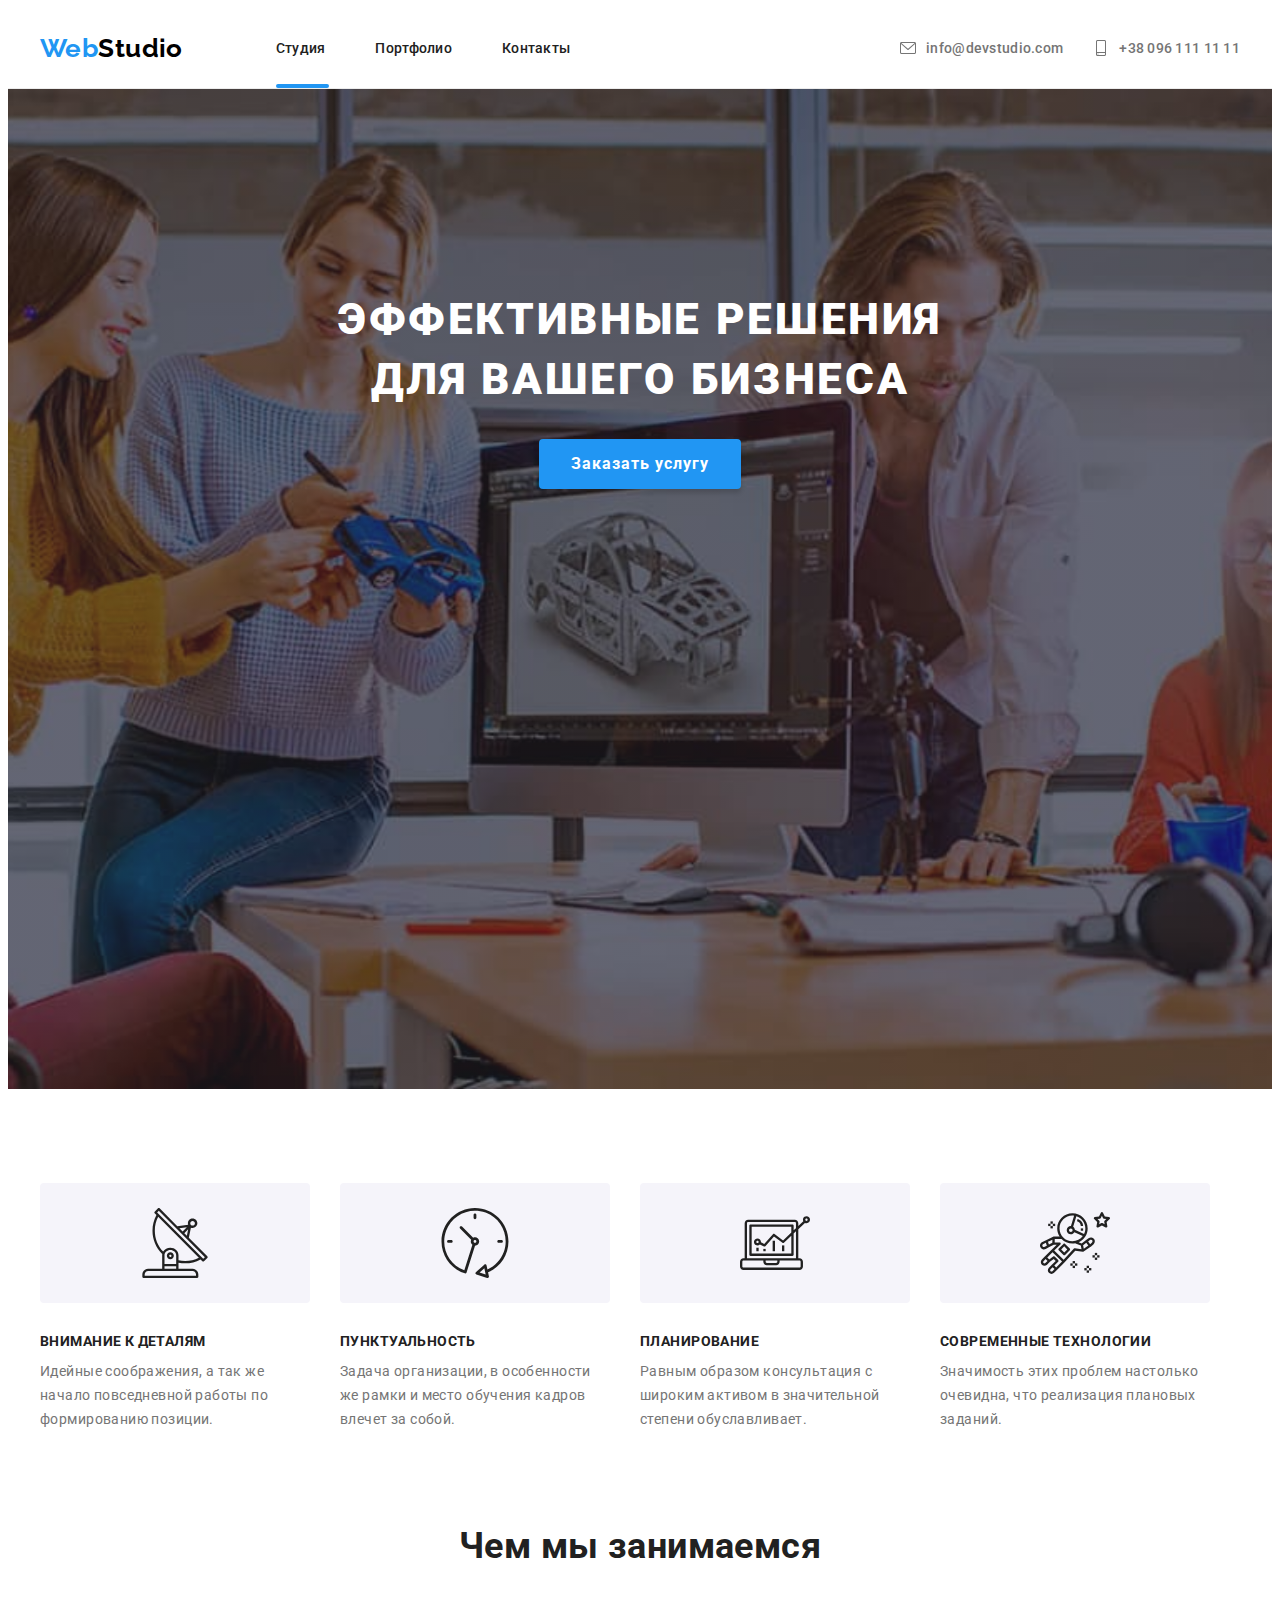
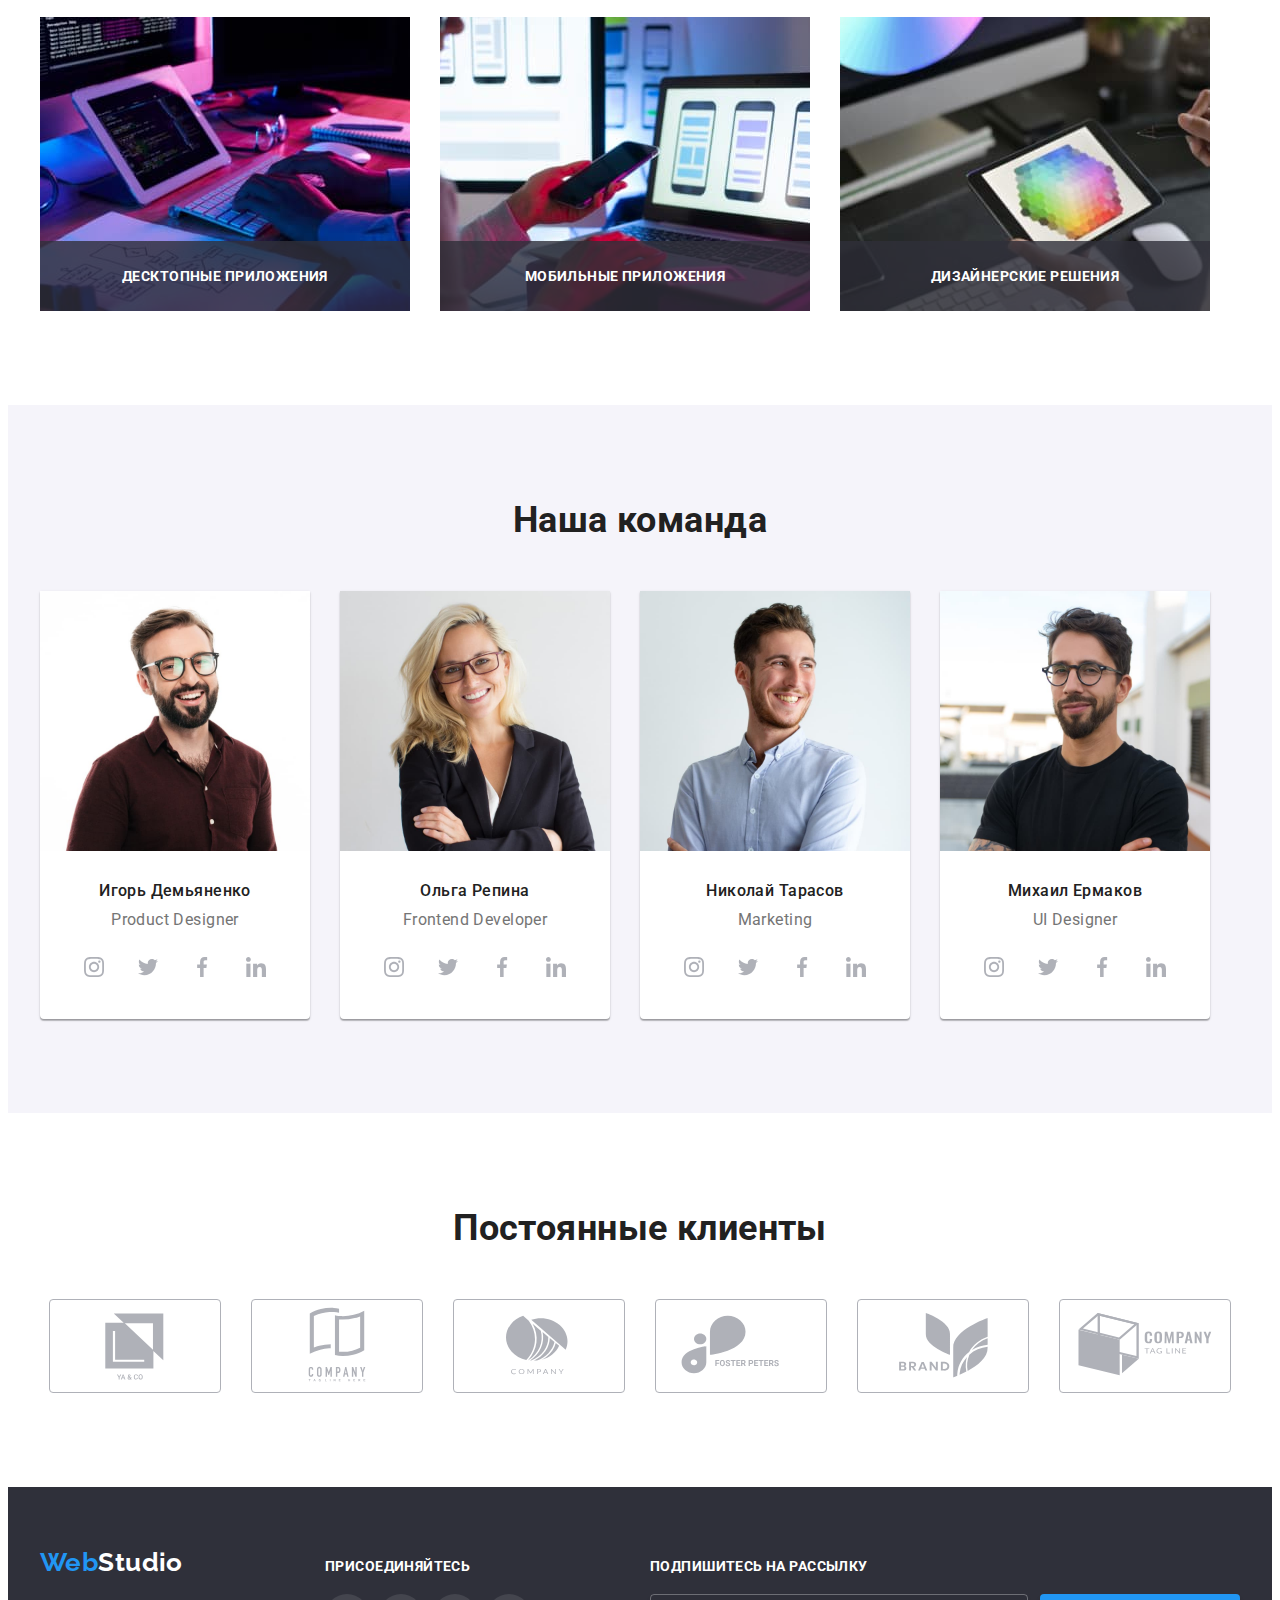
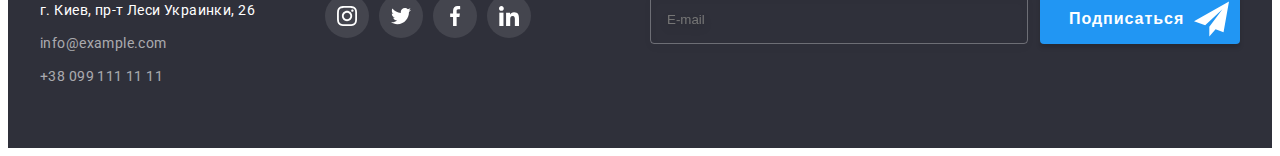
==== commit 42ba7210: "edit portfolio as BEM" ====
--- a/index.html
+++ b/index.html
@@ -66,11 +66,11 @@
 
     <!-- ? main -->
     <main>
-      <section class="hero">
+      <section class="main">
         <div class="container">
-          <h1 class="hero_tittle">Эффективные решения для вашего бизнеса</h1>
+          <h1 class="main_tittle">Эффективные решения для вашего бизнеса</h1>
           <!-- * button -->
-          <button type="button" class="hero__button" data-modal-open>Заказать услугу</button>
+          <button type="button" class="main__button" data-modal-open>Заказать услугу</button>
 
           <!-- ? ======###### modal js #######======= -->
           <div class="backdrop is-hidden" data-modal>
--- a/styles/styles.css
+++ b/styles/styles.css
@@ -1,36 +1,3 @@
-img {
-  display: block;
-  max-width: 100%;
-  height: auto;
-}
-a {
-  text-decoration: none;
-}
-
-/* ! ##### svg  ##### */
-svg {
-  fill: currentColor;
-}
-.svg {
-  fill: var(--calm_state_svg);
-}
-.svg:hover {
-  fill: var(--accent_col);
-}
-.visually-hidden {
-  position: absolute;
-  width: 1px;
-  height: 1px;
-  margin: -1px;
-  border: 0;
-  padding: 0;
-
-  white-space: nowrap;
-  clip-path: inset(100%);
-  clip: rect(0 0 0 0);
-  overflow: hidden;
-}
-
 :root {
   --accent_col: #2196f3;
   --focus_bg_col: #2196f3;
@@ -64,7 +31,6 @@
 
   background-color: var(--white);
 }
-
 h1,
 h2,
 h3,
@@ -82,19 +48,63 @@
 label {
   position: relative;
 }
+img {
+  display: block;
+  max-width: 100%;
+  height: auto;
+}
+a {
+  text-decoration: none;
+}
+svg {
+  fill: currentColor;
+}
+address {
+  font-style: normal;
+}
+.svg {
+  fill: var(--calm_state_svg);
+}
+.svg:hover {
+  fill: var(--accent_col);
+}
+.visually-hidden {
+  position: absolute;
+  width: 1px;
+  height: 1px;
+  margin: -1px;
+  border: 0;
+  padding: 0;
+
+  white-space: nowrap;
+  clip-path: inset(100%);
+  clip: rect(0 0 0 0);
+  overflow: hidden;
+}
 .list {
   list-style: none;
   padding-left: 0;
   margin: 0;
 }
-
-address,
-.logo {
-  font-style: normal;
-}
-
-/* ! common styles */
-
+.current {
+  color: var(--accent_col);
+}
+.current_page {
+  position: absolute;
+  bottom: 0;
+
+  width: 100%;
+
+  border: 2px solid var(--accent_col);
+  border-radius: 2px;
+}
+.current_btn {
+  color: var(--btn_txt_cl);
+  background-color: var(--btn_bg_cl);
+  box-shadow: 0px 3px 1px rgba(0, 0, 0, 0.1), 0px 1px 2px rgba(0, 0, 0, 0.08),
+    0px 2px 2px rgba(0, 0, 0, 0.12);
+  border-radius: 4px;
+}
 .container {
   width: 1200px;
   margin: 0 auto;
@@ -108,7 +118,6 @@
   display: flex;
   align-items: baseline;
 }
-
 .section {
   padding-top: 94px;
   padding-bottom: 94px;
@@ -129,6 +138,9 @@
   line-height: calc(31 / 26);
 
   color: var(--blue);
+}
+.logo {
+  font-style: normal;
 }
 .Studio {
   color: var(--Studio_text);
@@ -199,22 +211,9 @@
   fill: currentColor;
 }
 
-.current {
-  color: var(--accent_col);
-}
-.current_page {
-  position: absolute;
-  bottom: 0;
-
-  width: 100%;
-
-  border: 2px solid var(--accent_col);
-  border-radius: 2px;
-}
-
-/* * hero */
-
-.hero {
+/* * ##### main #####*/
+
+.main {
   max-width: 1600px;
   height: 600px;
   margin: 0 auto;
@@ -231,7 +230,7 @@
   background-position: center;
   background-size: cover;
 }
-.hero_tittle {
+.main_tittle {
   width: 696px;
   margin: 0 auto;
 
@@ -245,7 +244,7 @@
   color: var(--btn_txt_cl);
 }
 
-.hero__button {
+.main__button {
   min-width: 200px;
   padding: 10px 32px;
   margin-top: 30px;
@@ -273,8 +272,8 @@
   transition-duration: 250ms;
   transition-timing-function: cubic-bezier(0.4, 0, 0.2, 1);
 }
-.hero__button:hover,
-.hero__button:focus {
+.main__button:hover,
+.main__button:focus {
   color: var(--btn_txt_cl);
   background-color: var(--btn_bg_darker_cl);
   outline: none;
@@ -336,10 +335,16 @@
 .modal-label {
   margin-bottom: 10px;
 }
-.modal-label:focus-within .modal-svg,
-.modal-label:hover .modal-svg {
+
+/* ! modal svg hover & focus */
+/* * modal svg hover & focus */
+/* ? modal svg hover & focus */
+
+.modal-label:focus-within .modal-label__icon,
+.modal-label:hover .modal-label__icon {
   color: var(--accent_col);
 }
+
 .modal-label__last {
   margin-bottom: 20px;
 }
@@ -399,17 +404,8 @@
 .modal__feedback:focus {
   border-color: var(--accent_col);
 }
-/* ! modal svg hover&focus */
-.modal-label:focus-within .modal-label__input,
-.modal-label:hover .modal-label__input {
-  border: 1px solid var(--accent_col);
-}
-.modal-label:focus-within .modal-label__icon,
-.modal-label:hover .modal-label__icon {
-  fill: var(--accent_col);
-}
-
-/* ? checkbox */
+
+/* * ##### checkbox ##### */
 
 .modal-checkbox__container {
   display: flex;
@@ -426,7 +422,6 @@
   transition-duration: 250ms;
   transition-timing-function: cubic-bezier(0.4, 0, 0.2, 1);
 }
-
 .modal-checkbox__checkbox + .modal-checkbox__label {
   display: inline-flex;
   align-items: center;
@@ -456,31 +451,29 @@
   transition-duration: 250ms;
   transition-timing-function: cubic-bezier(0.4, 0, 0.2, 1);
 }
-
 .modal-checkbox__checkbox:checked + .modal-checkbox__label::before {
   border-color: #0b76ef;
   background-color: #0b76ef;
   background-image: url("data:image/svg+xml,%3csvg xmlns='http://www.w3.org/2000/svg' viewBox='0 0 8 8'%3e%3cpath fill='%23fff' d='M6.564.75l-3.59 3.612-1.538-1.55L0 4.26 2.974 7.25 8 2.193z'/%3e%3c/svg%3e");
 }
-
-/* ? стили при наведении курсора на checkbox */
+/* ? при наведении курсора на checkbox */
 .modal-checkbox__checkbox:not(:disabled):not(:checked) + label:hover::before {
   border-color: var(--accent_col);
 }
-/* ? стили для активного состояния чекбокса (при нажатии на него) */
+/* ? активное состояние чекбокса (при нажатии на него) */
 .modal-checkbox__checkbox:not(:disabled):active + label::before {
   background-color: #b3d7ff;
   border-color: #b3d7ff;
 }
-/* ? стили для чекбокса, находящегося в фокусе */
+/* ? в фокусе */
 .modal-checkbox__checkbox:focus + label::before {
   box-shadow: 0 0 0 0.2rem rgba(0, 123, 255, 0.25);
 }
-/* ? стили для чекбокса, находящегося в фокусе и не находящегося в состоянии checked */
+/* ? в фокусе и не в состоянии checked */
 .modal-checkbox__checkbox:focus:not(:checked) + label::before {
   border-color: #80bdff;
 }
-/* ? стили для чекбокса, находящегося в состоянии disabled */
+/* ? в состоянии disabled */
 .modal-checkbox__checkbox:disabled + label::before {
   background-color: #e9ecef;
 }
@@ -497,6 +490,7 @@
   color: var(--accent_col);
 }
 
+/* * modal closeBtn */
 .modal__closeBtn {
   position: absolute;
 
@@ -929,7 +923,7 @@
   padding-top: 94px;
 }
 /* * ##### filter ##### */
-.filter_button_block {
+.filter-list {
   display: flex;
   margin-bottom: 50px;
 
@@ -937,12 +931,10 @@
   /* выравнивание кнопок */
   justify-content: center;
 }
-
-.filter_button:first-child {
+.filter-list__button:first-child {
   margin-left: 0;
 }
-
-.btn_filter {
+.filter-list__button {
   font-family: 'Roboto';
   font-weight: 500;
   font-size: 16px;
@@ -964,35 +956,34 @@
   transition-duration: 250ms;
   transition-timing-function: cubic-bezier(0.4, 0, 0.2, 1);
 }
-
-.btn_filter:hover,
-.btn_filter:focus {
+.filter-list__button:hover,
+.filter-list__button:focus {
   color: var(--btn_txt_cl);
   background-color: var(--btn_bg_cl);
   box-shadow: 0px 3px 1px rgba(0, 0, 0, 0.1), 0px 1px 2px rgba(0, 0, 0, 0.08),
     0px 2px 2px rgba(0, 0, 0, 0.12);
 }
 
-.filter_img_block {
+/* * ##### img ##### */
+
+.filter-img {
   display: flex;
   flex-wrap: wrap;
   gap: 30px;
   /* !!flex-basis didn't work!! */
   /* flex-basis: calc((100% - 40px) / 3); */
 }
-/* * ##### img ##### */
-.filter_link {
+.filter-img__link {
   display: block;
 }
-.filter_overlay_square {
+.filter-img__overlaySquare {
   position: relative;
   overflow: hidden;
 }
-.filter_link:hover .overlay,
-.filter_link:focus .overlay {
+.filter-img__link:hover .overlay,
+.filter-img__link:focus .overlay {
   transform: translateY(0);
 }
-
 .overlay {
   position: absolute;
   top: 0;
@@ -1009,7 +1000,7 @@
 
   background-color: var(--overlay-bg);
 }
-.overlay > p {
+.overlay__text {
   padding-left: 15px;
   padding-top: 45px;
 
@@ -1018,29 +1009,23 @@
 
   color: var(--btn_txt_cl);
 }
-.filter_link {
+.filter-img__link {
   transition-property: box-shadow;
   transition-duration: 250ms;
   transition-timing-function: cubic-bezier(0.4, 0, 0.2, 1);
 }
-.filter_link:hover,
-.filter_link:focus {
+.filter-img__link:hover,
+.filter-img__link:focus {
   box-shadow: 0px 1px 1px rgba(0, 0, 0, 0.12), 0px 4px 4px rgba(0, 0, 0, 0.06),
     1px 4px 6px rgba(0, 0, 0, 0.16);
 }
-
-.filter_item {
-  width: 370px;
-}
-
-.filter_img_container {
+.filter-img__descContainer {
   padding: 20px 24px;
 
   border: 1px solid #eeeeee;
   border-top: none;
 }
-
-.filter_img_text {
+.filter-img__title {
   font-weight: 700;
   font-size: 18px;
   line-height: calc(36 / 18);
@@ -1049,18 +1034,9 @@
 
   margin-bottom: 4px;
 }
-
-.filter_img_downer_text {
+.filter-img__subtitle {
   font-size: 16px;
   line-height: calc(30 / 16);
 
   color: var(--undertittle_col);
 }
-
-.current_btn {
-  color: var(--btn_txt_cl);
-  background-color: var(--btn_bg_cl);
-  box-shadow: 0px 3px 1px rgba(0, 0, 0, 0.1), 0px 1px 2px rgba(0, 0, 0, 0.08),
-    0px 2px 2px rgba(0, 0, 0, 0.12);
-  border-radius: 4px;
-}
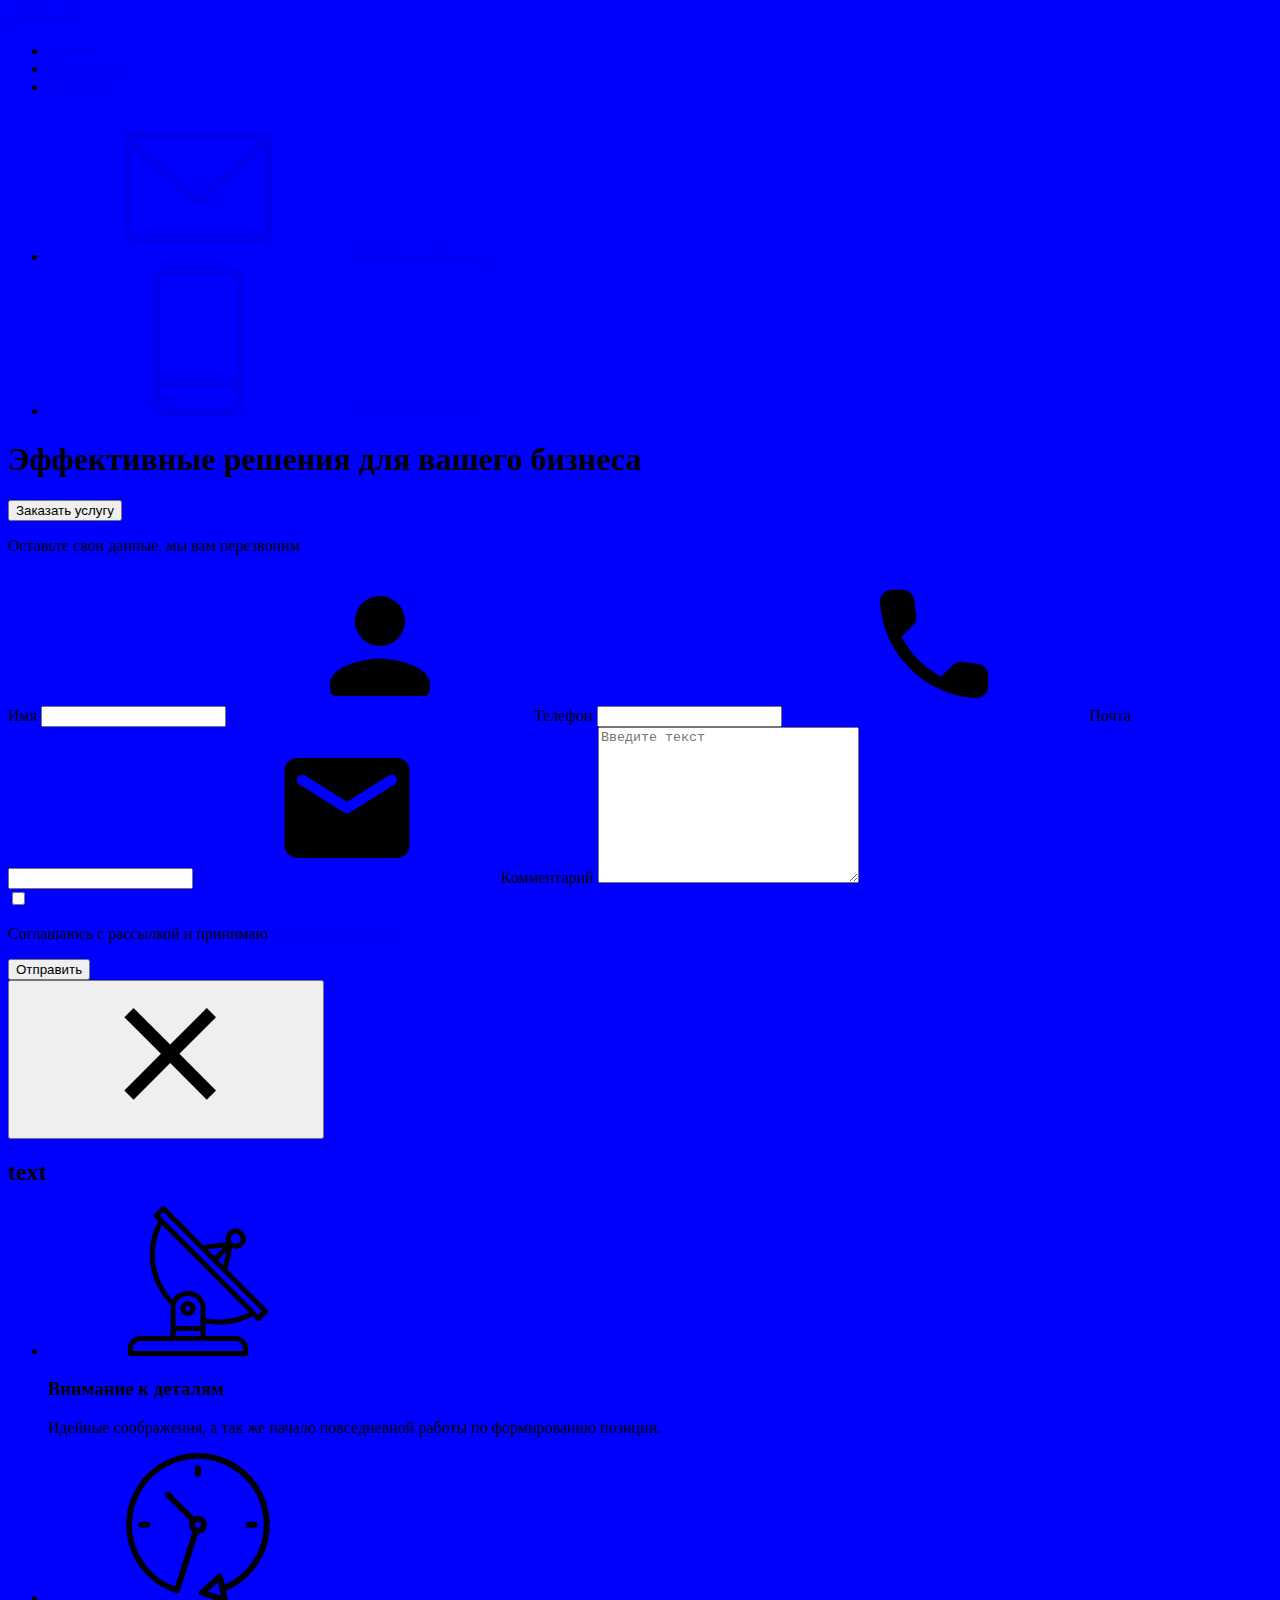
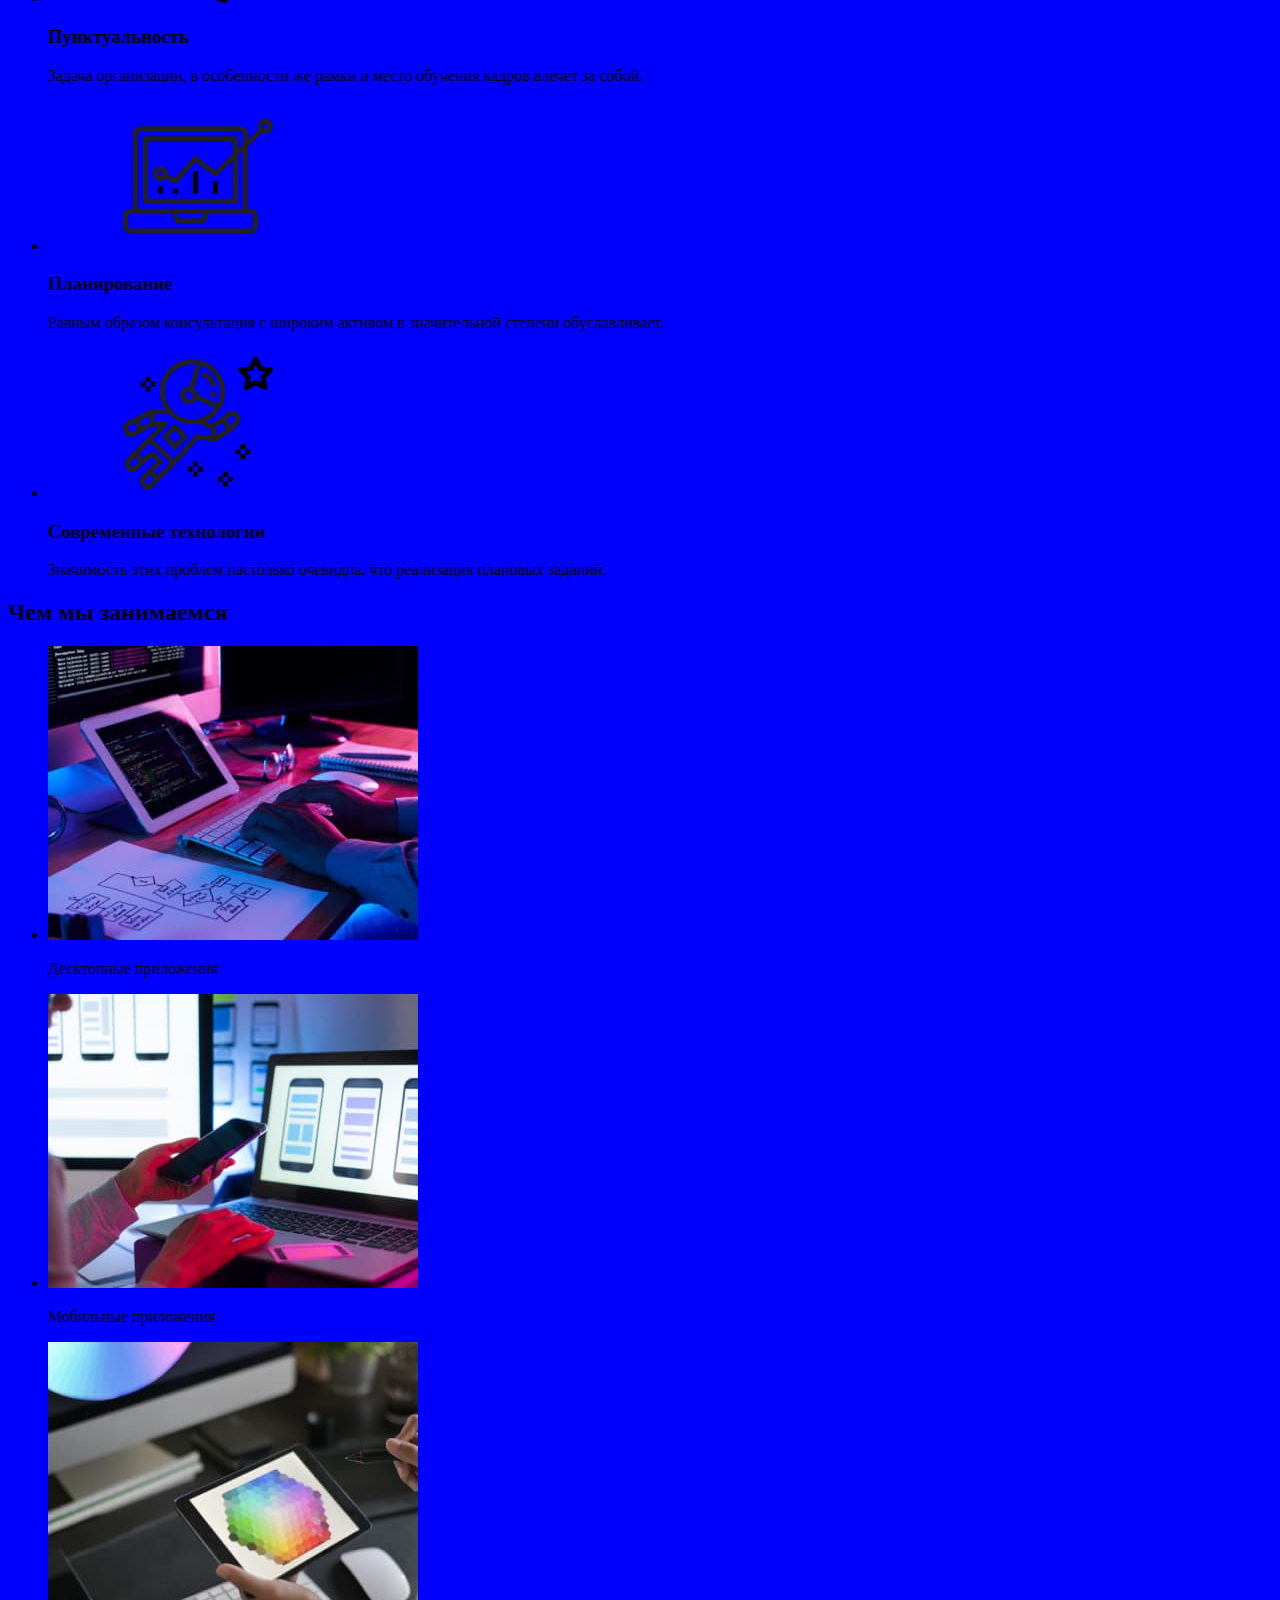
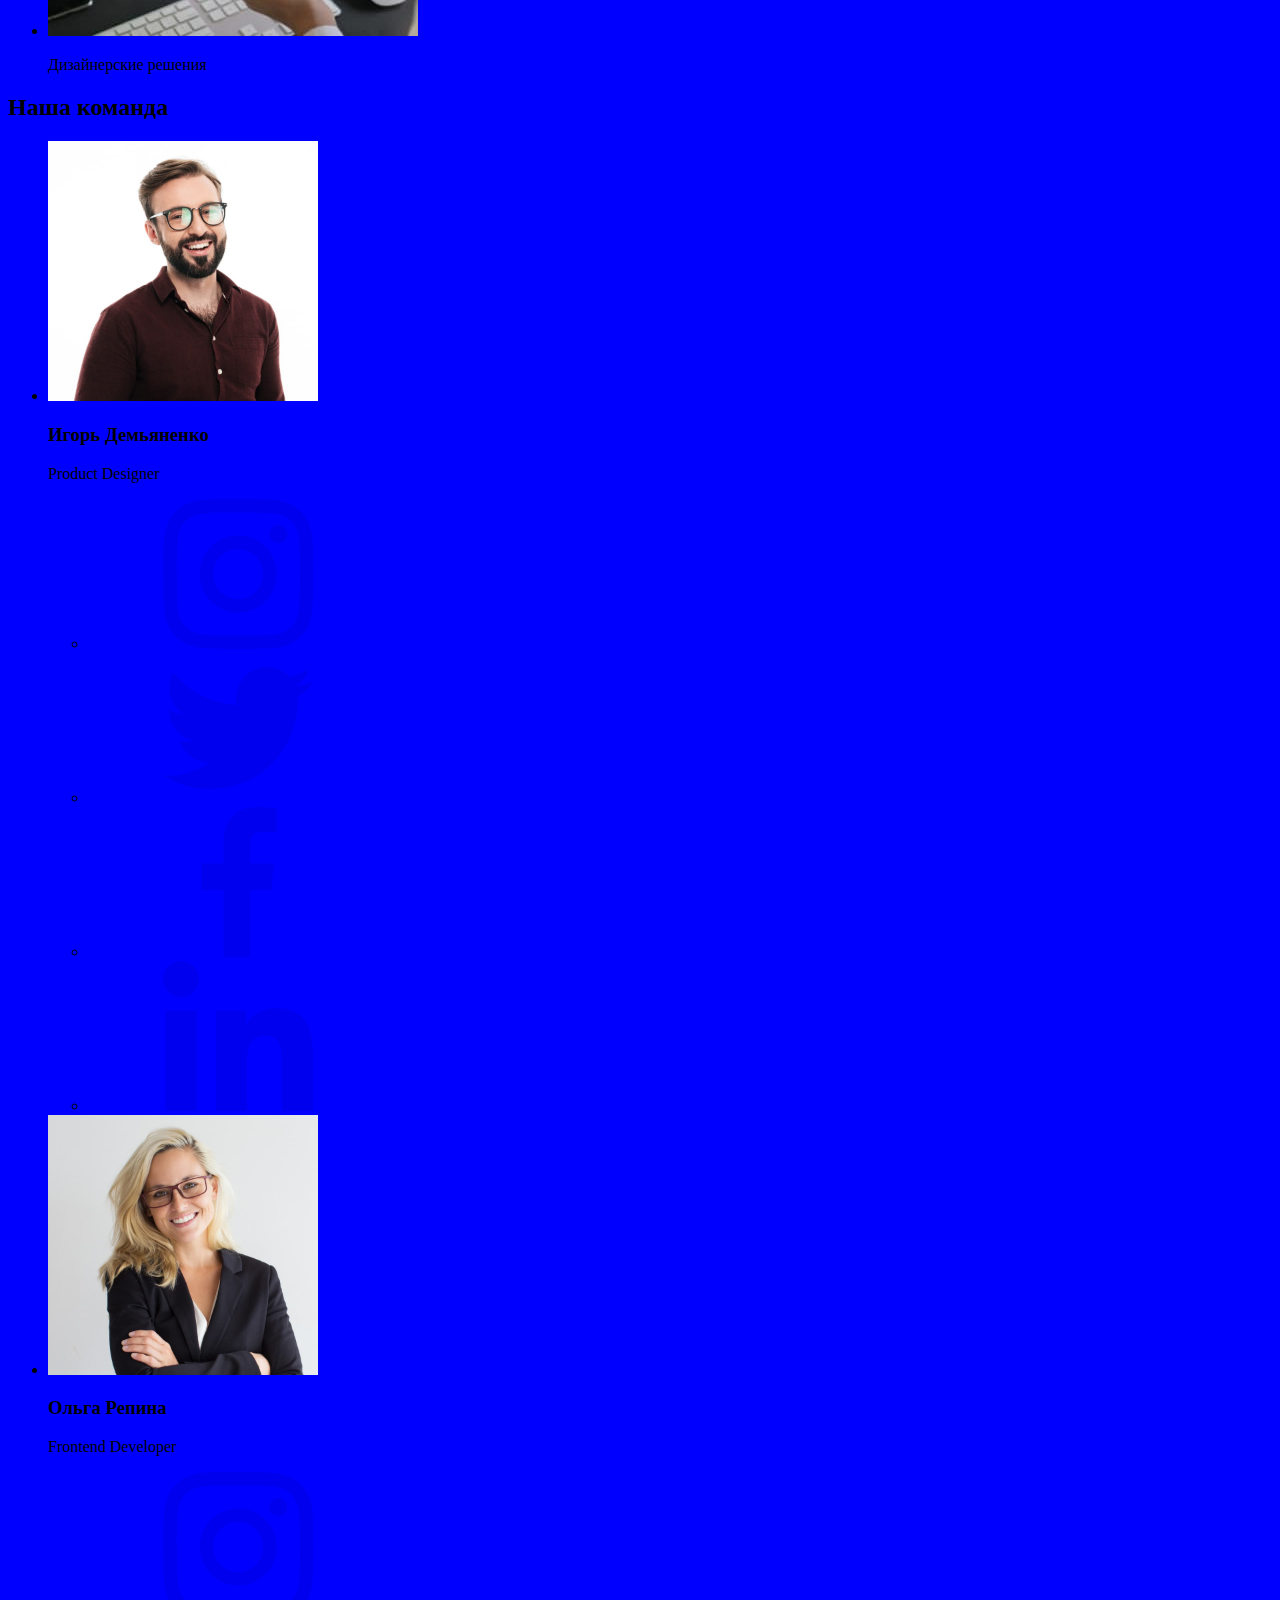
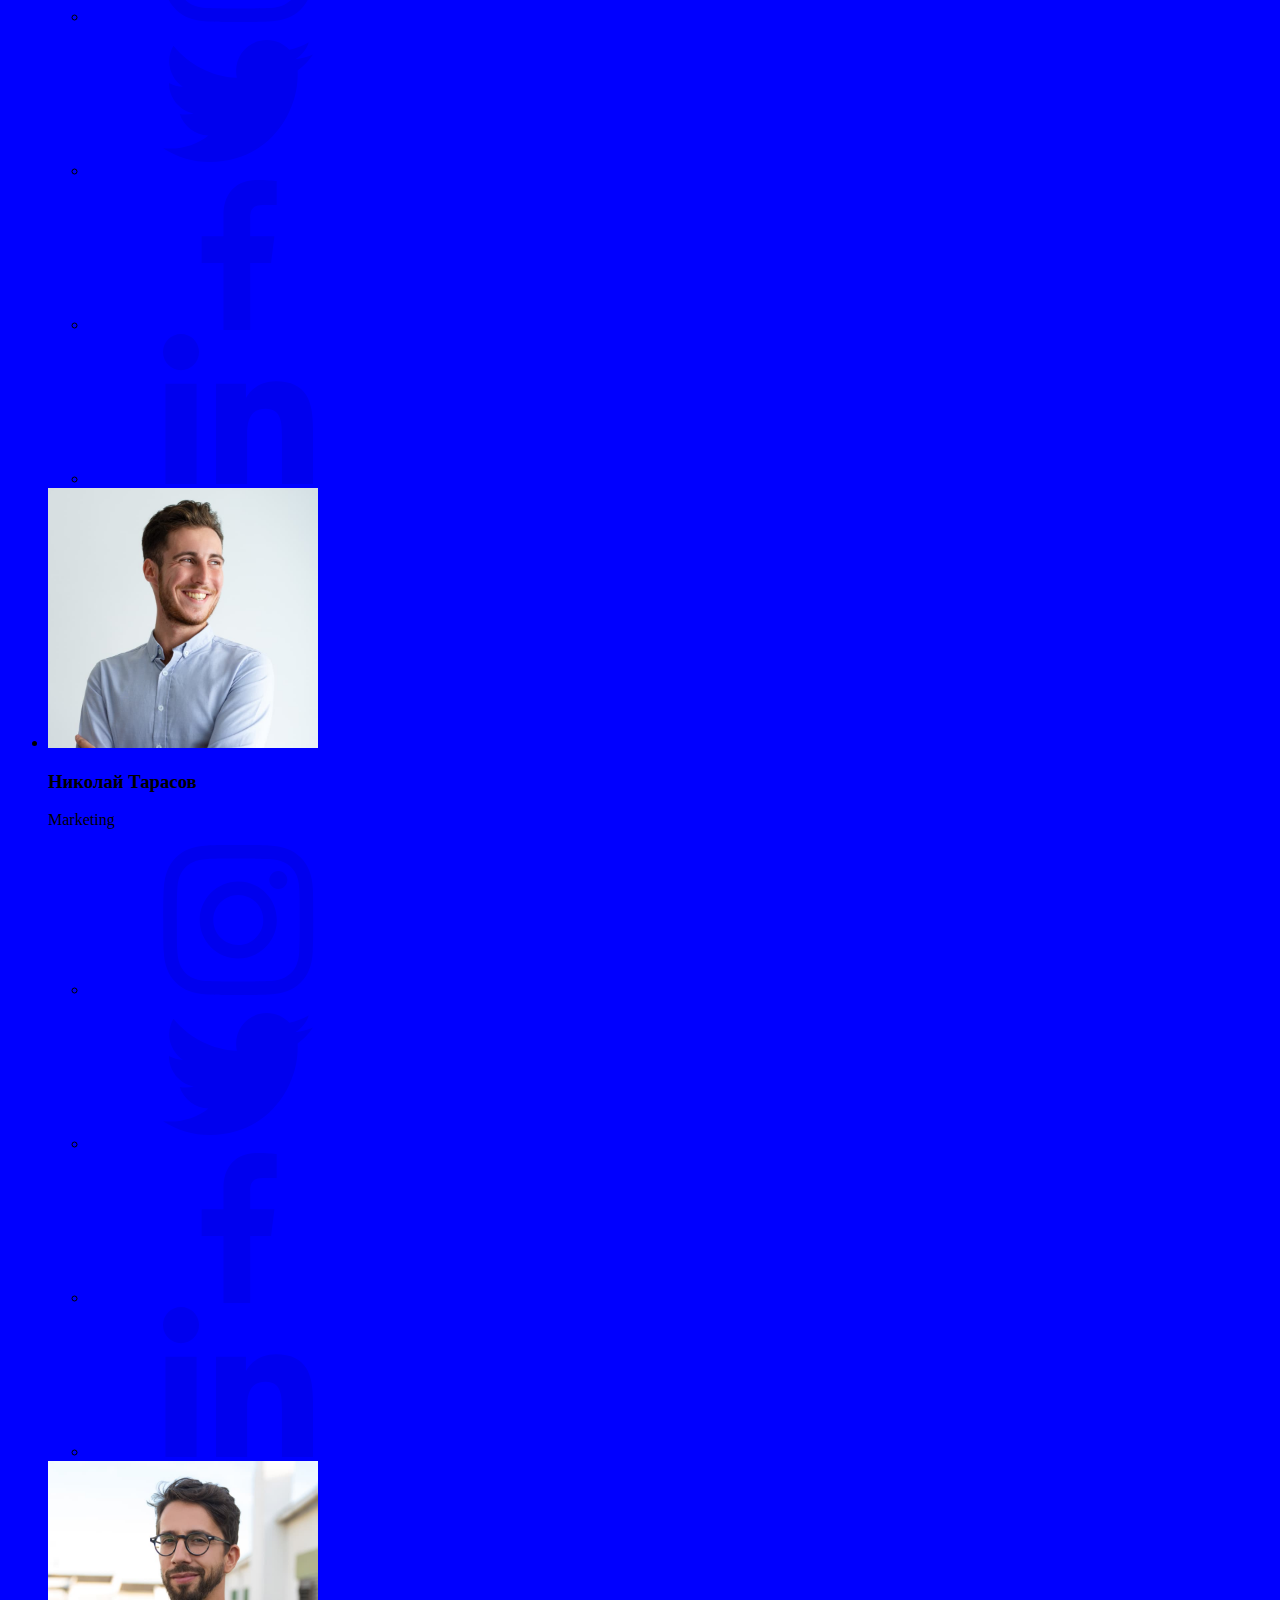
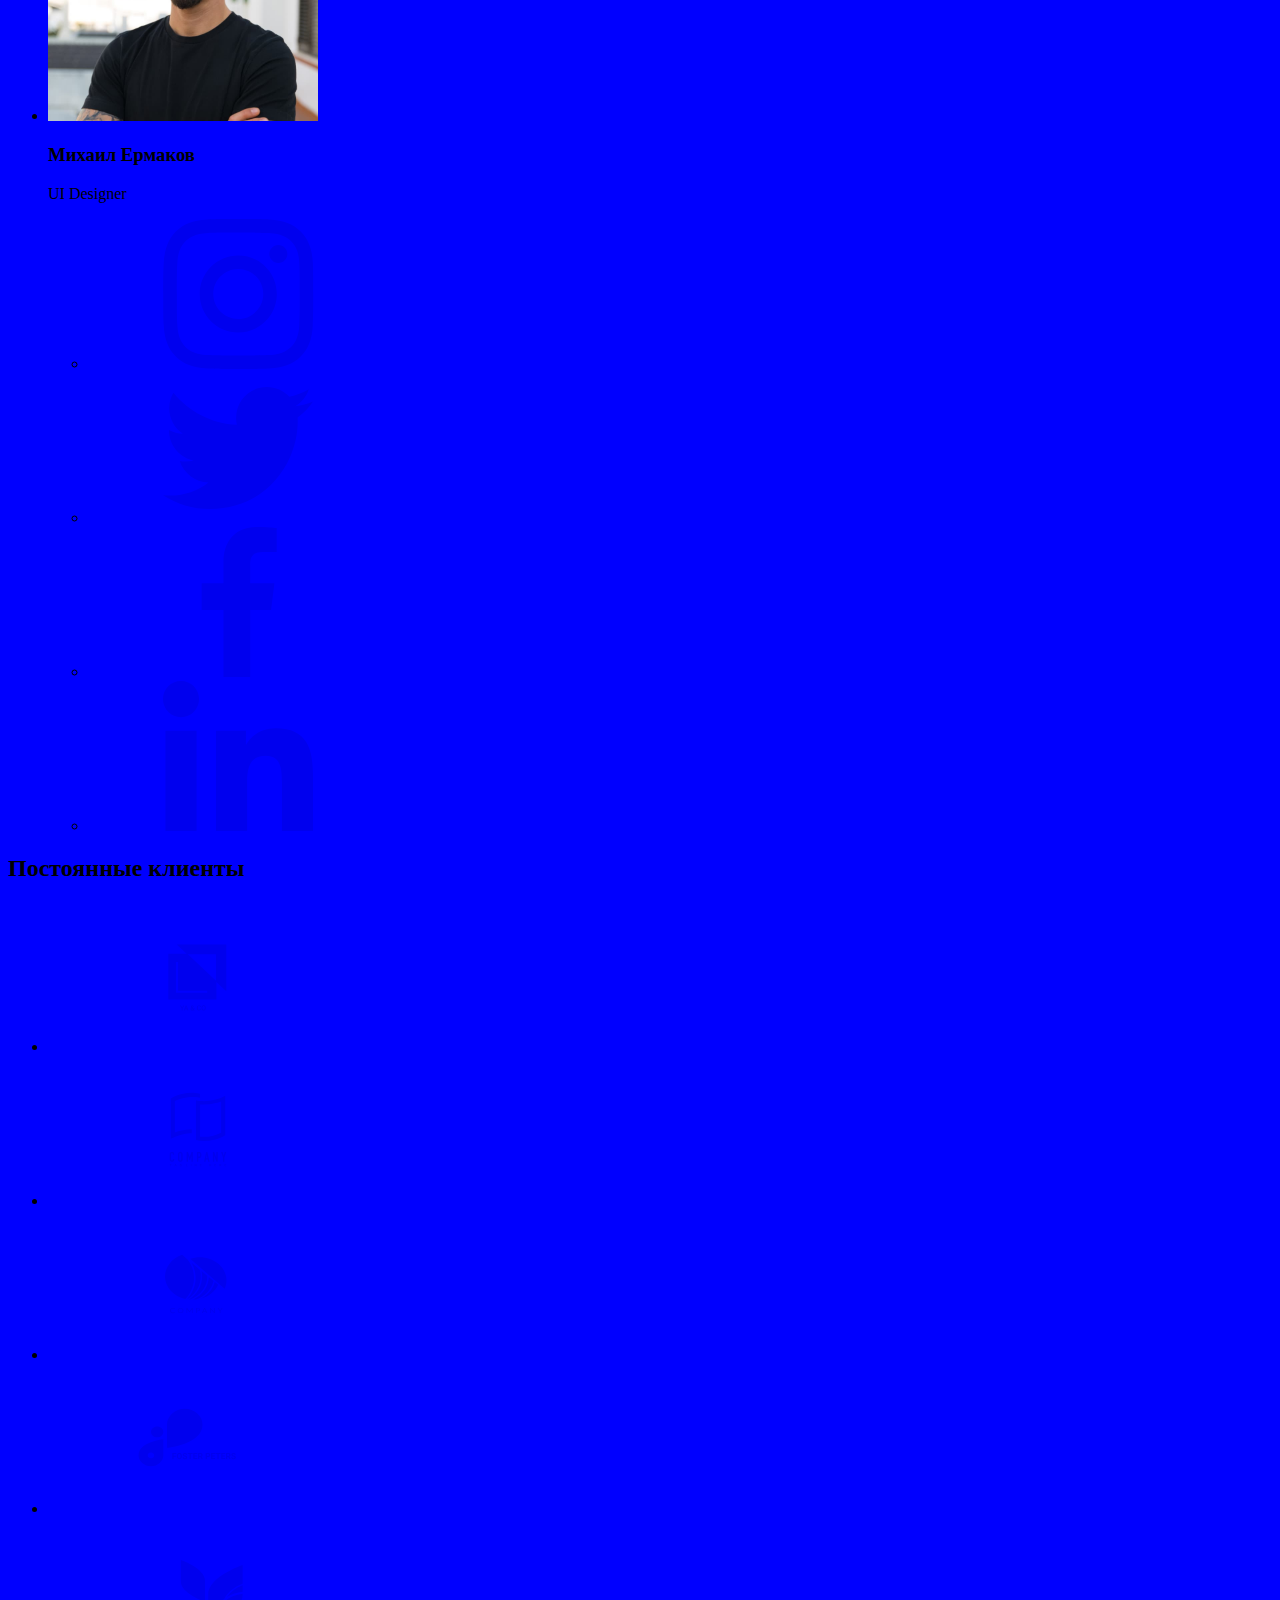
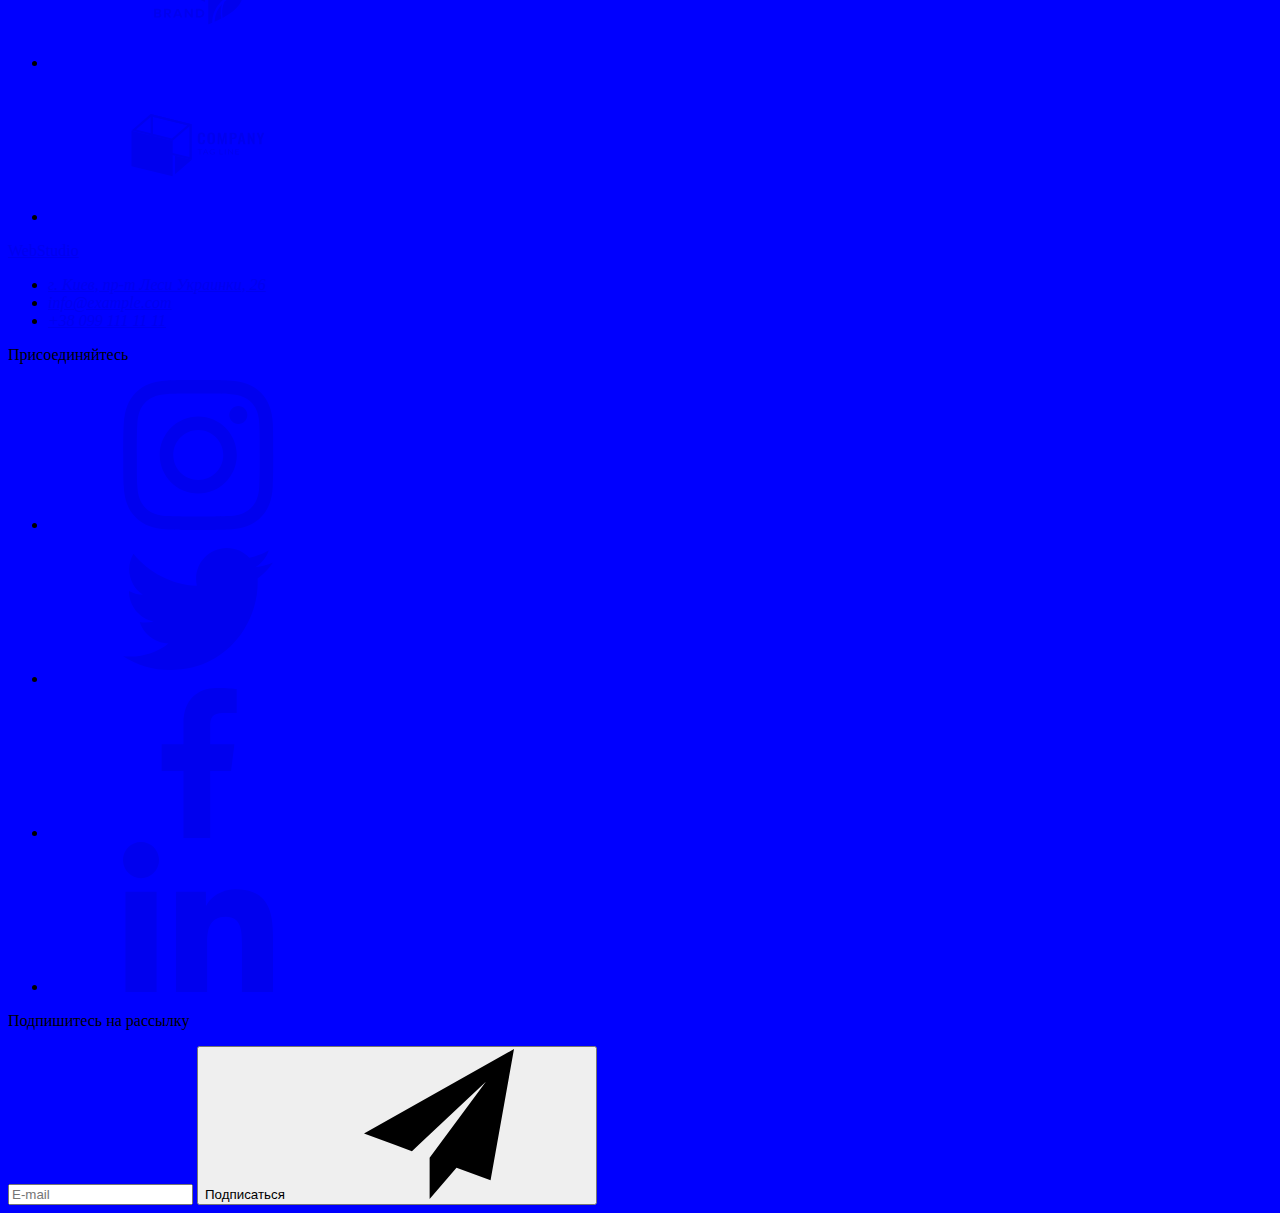
==== commit 95ba1e33: "sass" ====
--- a/index.html
+++ b/index.html
@@ -5,7 +5,7 @@
     <meta http-equiv="X-UA-Compatible" content="IE=edge" />
     <meta name="viewport" content="width=device-width, initial-scale=1.0" />
     <title>WebStudio</title>
-    <!-- Normalize -->
+    <!-- !Normalize -->
     <link
       rel="stylesheet"
       href="https://cdnjs.cloudflare.com/ajax/libs/modern-normalize/1.1.0/modern-normalize.min.css"
@@ -19,7 +19,7 @@
       href="https://fonts.googleapis.com/css2?family=Raleway:wght@700&family=Roboto:wght@400;500;700;900&display=swap"
       rel="stylesheet"
     />
-    <link rel="stylesheet" href="./styles/styles.css" />
+    <link rel="stylesheet" href="./css/main.min.css" />
   </head>
   <body>
     <!-- * header -->
--- a/css/main.min.css
+++ b/css/main.min.css
@@ -0,0 +1 @@
+body{background-color:blue}/*# sourceMappingURL=main.min.css.map */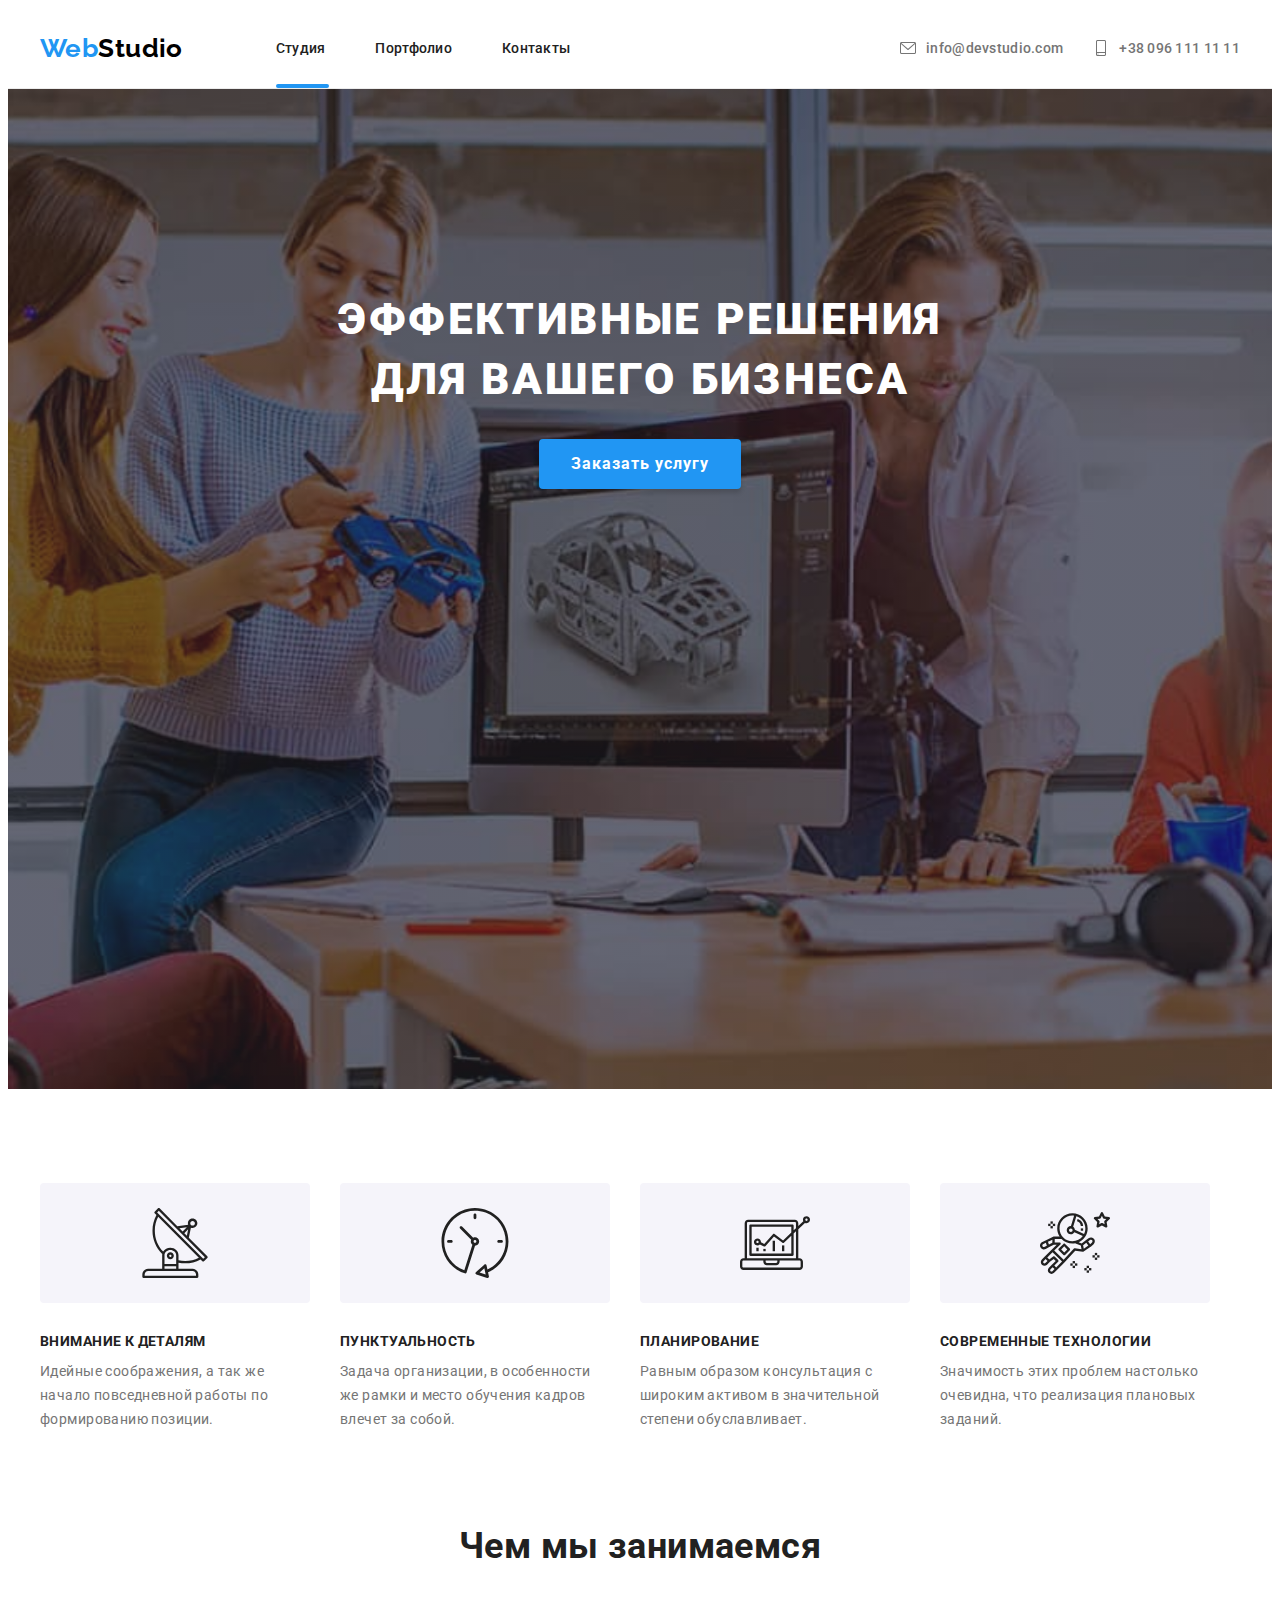
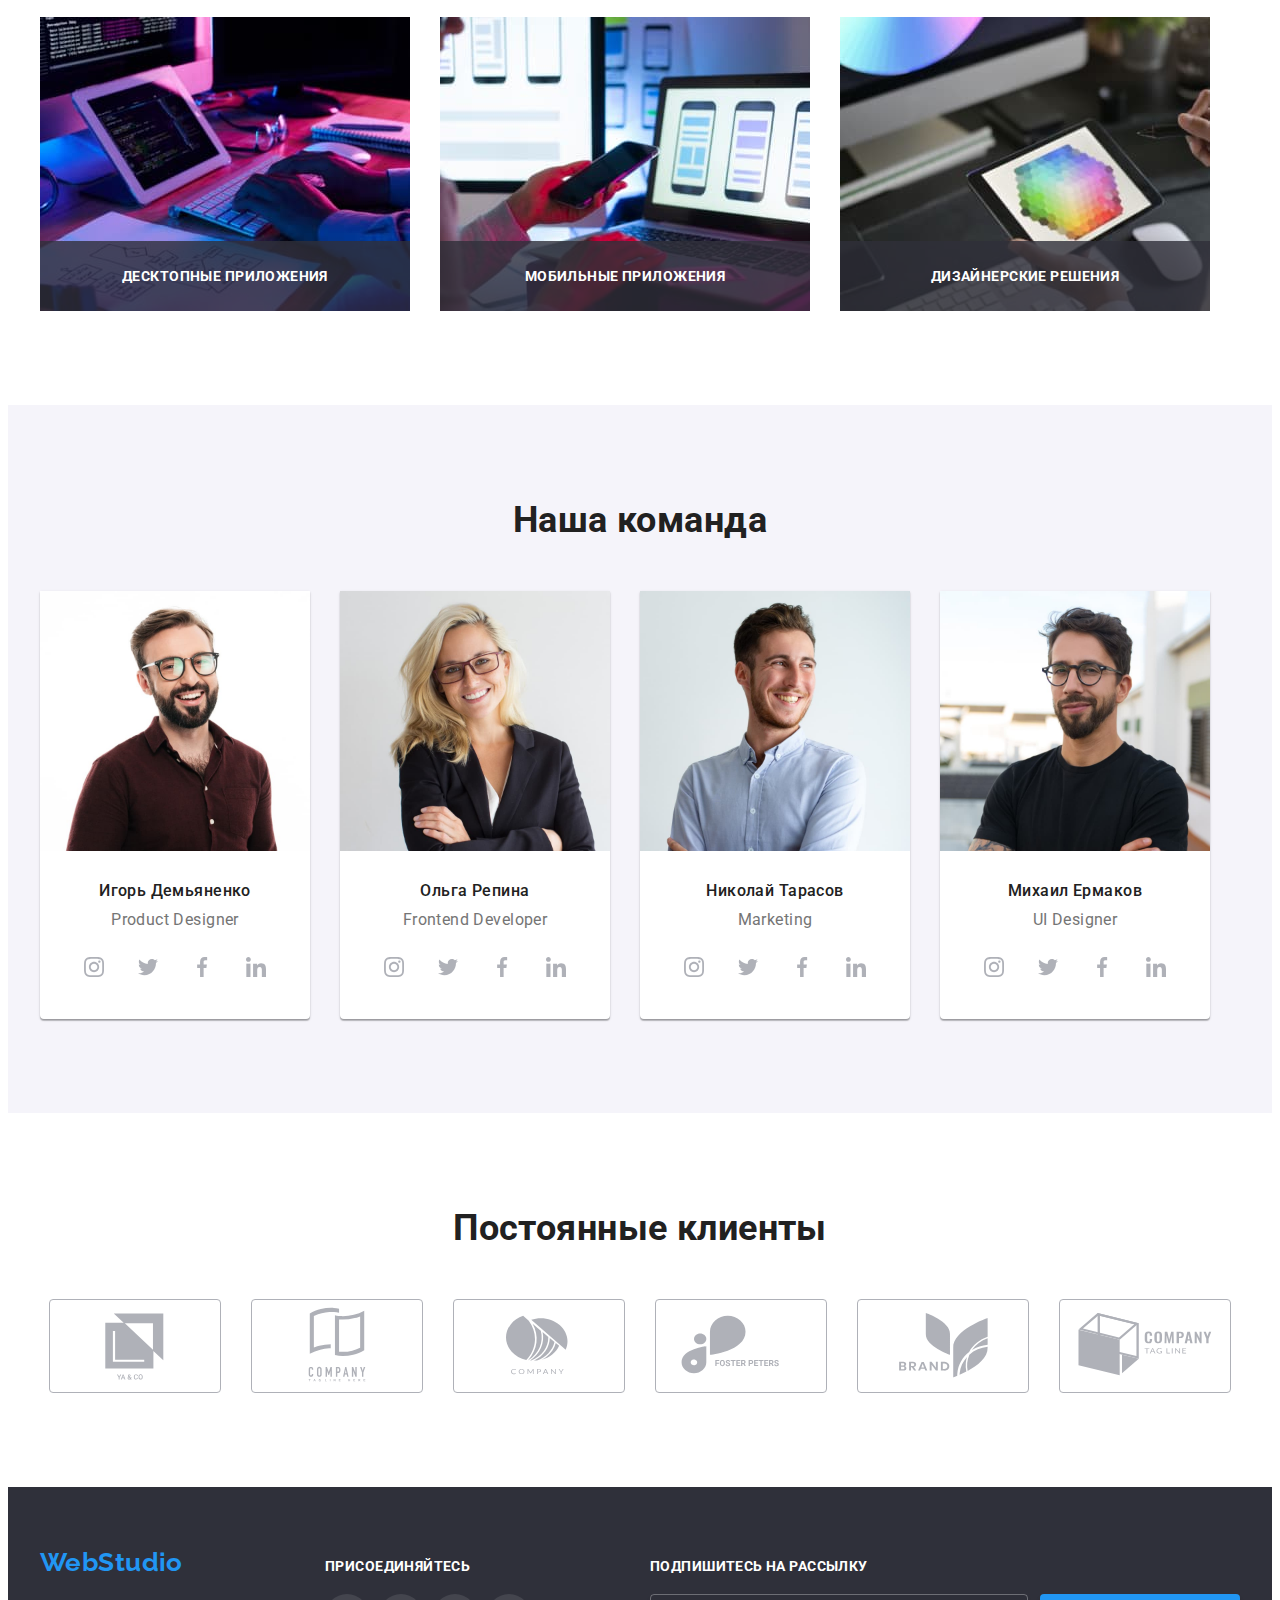
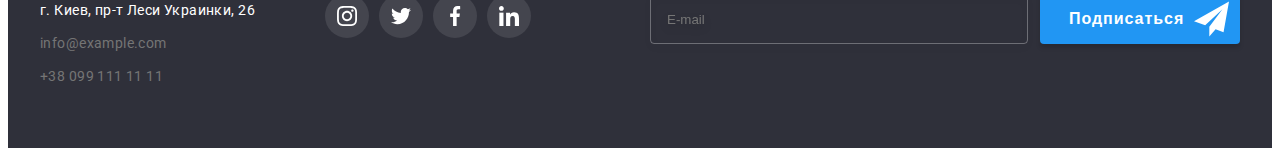
==== commit 492ab24d: "edit comments" ====
--- a/index.html
+++ b/index.html
@@ -22,7 +22,7 @@
     <link rel="stylesheet" href="./css/main.min.css" />
   </head>
   <body>
-    <!-- * header -->
+    <!-- ! header -->
     <header class="header">
       <div class="container flex_container">
         <a href="./index.html" class="Web logo">Web<span class="Studio">Studio</span></a>
@@ -64,7 +64,7 @@
       </div>
     </header>
 
-    <!-- ? main -->
+    <!-- ! main -->
     <main>
       <section class="main">
         <div class="container">
@@ -450,7 +450,7 @@
       </section>
     </main>
 
-    <!--*footer -->
+    <!-- ! footer -->
     <footer class="footer">
       <div class="container join-link-container">
         <!-- *address container-->
@@ -541,7 +541,7 @@
       </div>
     </footer>
 
-    <!-- ##### js script ##### -->
+    <!-- ! ##### js script ##### ! -->
     <script src="./js/modal.js"></script>
   </body>
 </html>
--- a/css/main.min.css
+++ b/css/main.min.css
@@ -1 +1 @@
-body{background-color:blue}/*# sourceMappingURL=main.min.css.map */+body{font-family:"Roboto",sans-serif;font-size:14px;letter-spacing:.03em;color:#212121;background-color:#fff}h1,h2,h3,h4,h5,h6,p{margin:0}ul{list-style:none;margin:0;padding:0}label{position:relative}img{display:block;max-width:100%;height:auto}a{text-decoration:none}svg{fill:currentColor}.svg{fill:#757575}.svg:hover{fill:#2196f3}address{font-style:normal}.current_btn{color:#fff;background-color:#2196f3;-webkit-box-shadow:0px 3px 1px rgba(0,0,0,.1),0px 1px 2px rgba(0,0,0,.08),0px 2px 2px rgba(0,0,0,.12);box-shadow:0px 3px 1px rgba(0,0,0,.1),0px 1px 2px rgba(0,0,0,.08),0px 2px 2px rgba(0,0,0,.12);border-radius:4px}.current{color:#2196f3}.visually-hidden{position:absolute;width:1px;height:1px;margin:-1px;border:0;padding:0;white-space:nowrap;-webkit-clip-path:inset(100%);clip-path:inset(100%);clip:rect(0 0 0 0);overflow:hidden}.list{list-style:none;padding-left:0;margin:0}.current_page{position:absolute;bottom:0;width:100%;border:2px solid #2196f3;border-radius:2px}.container{width:1200px;margin:0 auto;padding:0 15px}.flex_container{display:-webkit-box;display:-ms-flexbox;display:flex;-webkit-box-align:center;-ms-flex-align:center;align-items:center}.join-link-container{display:-webkit-box;display:-ms-flexbox;display:flex;-webkit-box-align:baseline;-ms-flex-align:baseline;align-items:baseline}.section{padding-top:94px;padding-bottom:94px}.header{height:80px;border-bottom:1px solid #ececec}.Web{font-family:"Raleway";font-weight:700;font-size:26px;line-height:1.1923076923;color:#2196f3}.logo{font-style:normal}.Studio{color:#000}.header-nav{margin-left:93px}.header-nav__list{display:-webkit-box;display:-ms-flexbox;display:flex}.header-nav__item{position:relative}.header-nav__item:not(:first-child){margin-left:50px}.header-nav__link{font-weight:500;font-size:14px;line-height:1.1428571429;letter-spacing:.02em;padding:32px 0;display:block;color:#212121;-webkit-transition-property:color;transition-property:color;-webkit-transition-duration:250ms;transition-duration:250ms;-webkit-transition-timing-function:cubic-bezier(0.4, 0, 0.2, 1);transition-timing-function:cubic-bezier(0.4, 0, 0.2, 1)}.header-nav__link:hover{color:#2196f3}.header-nav__link:focus{color:#2196f3}.header-contacts__list{display:-webkit-box;display:-ms-flexbox;display:flex;margin-left:auto}.header-contacts__item{margin-right:30px}.header-contacts__link{display:-webkit-box;display:-ms-flexbox;display:flex;-webkit-box-align:center;-ms-flex-align:center;align-items:center;padding:32px 0;font-weight:500;line-height:16px;letter-spacing:.02em;color:#757575;-webkit-transition-property:color;transition-property:color;-webkit-transition-duration:250ms;transition-duration:250ms;-webkit-transition-timing-function:cubic-bezier(0.4, 0, 0.2, 1);transition-timing-function:cubic-bezier(0.4, 0, 0.2, 1)}.header-contacts__link:hover,.header-contacts__link:focus{color:#2196f3}.header-contacts__icon{width:16px;height:16px;margin-right:10px;fill:currentColor}.main{max-width:1600px;height:600px;margin:0 auto;padding:200px 0;text-align:center;background-color:#2f303a;background-image:-webkit-gradient(linear, left top, right top, from(rgba(47, 48, 58, 0.4)), to(rgba(47, 48, 58, 0.4))),url(../images/main_bg_pic.jpg);background-image:linear-gradient(to right, rgba(47, 48, 58, 0.4), rgba(47, 48, 58, 0.4)),url(../images/main_bg_pic.jpg);background-repeat:no-repeat;background-position:center;background-size:cover}.main_tittle{width:696px;margin:0 auto;font-weight:900;font-size:44px;line-height:1.3636363636;text-align:center;letter-spacing:.06em;text-transform:uppercase;color:#fff}.main__button{min-width:200px;padding:10px 32px;margin-top:30px;border:none;-webkit-box-shadow:0px 4px 4px rgba(0,0,0,.15);box-shadow:0px 4px 4px rgba(0,0,0,.15);border-radius:4px;font-family:"Roboto";font-weight:700;font-size:16px;line-height:1.875;-webkit-box-align:center;-ms-flex-align:center;align-items:center;text-align:center;letter-spacing:.06em;color:#fff;background-color:#2196f3;cursor:pointer;-webkit-transition-property:color,background-color,-webkit-box-shadow;transition-property:color,background-color,-webkit-box-shadow;transition-property:color,background-color,box-shadow;transition-property:color,background-color,box-shadow,-webkit-box-shadow;-webkit-transition-duration:250ms;transition-duration:250ms;-webkit-transition-timing-function:cubic-bezier(0.4, 0, 0.2, 1);transition-timing-function:cubic-bezier(0.4, 0, 0.2, 1)}.main__button:hover,.main__button:focus{color:#fff;background-color:#0a85eb;outline:none;-webkit-box-shadow:0 0 0 1.5px #2196f3;box-shadow:0 0 0 1.5px #2196f3}.backdrop{position:fixed;top:0;left:0;width:100%;height:100%;z-index:100000;background-color:rgba(0,0,0,.2);-webkit-transition-property:opacity;transition-property:opacity;-webkit-transition-duration:250ms;transition-duration:250ms;-webkit-transition-timing-function:cubic-bezier(0.4, 0, 0.2, 1);transition-timing-function:cubic-bezier(0.4, 0, 0.2, 1)}.backdrop.is-hidden{opacity:0;pointer-events:none}.modal{position:absolute;top:50%;left:50%;-webkit-transform:translate(-50%, -50%);transform:translate(-50%, -50%);width:528px;height:581px;padding:40px;padding-top:30px;color:#000;background-color:#fff}.modal__title{font-size:20px;font-weight:700;line-height:1.15;margin-bottom:12px;color:#000}.modal__form{position:relative;display:-webkit-box;display:-ms-flexbox;display:flex;-webkit-box-orient:vertical;-webkit-box-direction:normal;-ms-flex-direction:column;flex-direction:column;text-align:start;-webkit-box-align:center;-ms-flex-align:center;align-items:center}.modal-label{margin-bottom:10px}.modal-label:focus-within .modal-label__icon{color:#2196f3}.modal-label:hover .modal-label__icon{color:#2196f3}.modal-label__last{margin-bottom:20px}.modal-label__text{font-size:12px;line-height:1.1666666667;letter-spacing:.01em;padding-right:100%;color:#757575}.modal-label__input{width:448px;height:40px;margin-top:4px;padding-left:40px;outline:none;border:1px solid rgba(33,33,33,.2);border-radius:4px;-webkit-transition-property:border-color;transition-property:border-color;-webkit-transition-duration:250ms;transition-duration:250ms;-webkit-transition-timing-function:cubic-bezier(0.4, 0, 0.2, 1);transition-timing-function:cubic-bezier(0.4, 0, 0.2, 1)}.modal-label__input:hover{border-color:#2196f3}.modal-label__input:focus{border-color:#2196f3}.modal-label__icon{position:absolute;top:32px;left:15px;width:18px;height:18px;fill:#757575;-webkit-transition:color 250ms cubic-bezier(0.4, 0, 0.2, 1);transition:color 250ms cubic-bezier(0.4, 0, 0.2, 1)}.modal__feedback{width:448px;height:138px;padding-left:16px;padding-top:12px;margin-top:4px;outline:none;border-radius:4px;border:1px solid rgba(33,33,33,.2);resize:none;-webkit-transition:border-color 250ms cubic-bezier(0.4, 0, 0.2, 1);transition:border-color 250ms cubic-bezier(0.4, 0, 0.2, 1)}.modal__feedback:hover{border-color:#2196f3}.modal__feedback:focus{border-color:#2196f3}.modal-checkbox__container{display:-webkit-box;display:-ms-flexbox;display:flex;-webkit-box-orient:horizontal;-webkit-box-direction:reverse;-ms-flex-direction:row-reverse;flex-direction:row-reverse;margin-bottom:30px}.modal-checkbox__checkbox{z-index:-1;opacity:0;-webkit-transition-property:fill,border-color,background-color;transition-property:fill,border-color,background-color;-webkit-transition-duration:250ms;transition-duration:250ms;-webkit-transition-timing-function:cubic-bezier(0.4, 0, 0.2, 1);transition-timing-function:cubic-bezier(0.4, 0, 0.2, 1)}.modal-checkbox__checkbox+.modal-checkbox__label{display:-webkit-inline-box;display:-ms-inline-flexbox;display:inline-flex;-webkit-box-align:center;-ms-flex-align:center;align-items:center;-webkit-user-select:none;-moz-user-select:none;-ms-user-select:none;user-select:none}.modal-checkbox__checkbox+.modal-checkbox__label::before{content:"";display:inline-block;-webkit-box-align:center;-ms-flex-align:center;align-items:center;width:18px;height:18px;-ms-flex-negative:0;flex-shrink:0;-webkit-box-flex:0;-ms-flex-positive:0;flex-grow:0;border:1px solid #adb5bd;border-radius:.25em;margin-right:.5em;background-repeat:no-repeat;background-position:center center;background-size:50% 50%;-webkit-transition-property:fill,border-color,background-color;transition-property:fill,border-color,background-color;-webkit-transition-duration:250ms;transition-duration:250ms;-webkit-transition-timing-function:cubic-bezier(0.4, 0, 0.2, 1);transition-timing-function:cubic-bezier(0.4, 0, 0.2, 1)}.modal-checkbox__checkbox:checked+.modal-checkbox__label::before{border-color:#0b76ef;background-color:#0b76ef;background-image:url("data:image/svg+xml,%3csvg xmlns='http://www.w3.org/2000/svg' viewBox='0 0 8 8'%3e%3cpath fill='%23fff' d='M6.564.75l-3.59 3.612-1.538-1.55L0 4.26 2.974 7.25 8 2.193z'/%3e%3c/svg%3e")}.modal-checkbox__checkbox:not(:disabled):not(:checked)+label:hover::before{border-color:#2196f3}.modal-checkbox__checkbox:not(:disabled):active+label::before{background-color:#b3d7ff;border-color:#b3d7ff}.modal-checkbox__checkbox:focus+label::before{-webkit-box-shadow:0 0 0 .2rem rgba(0,123,255,.25);box-shadow:0 0 0 .2rem rgba(0,123,255,.25)}.modal-checkbox__checkbox:focus:not(:checked)+label::before{border-color:#80bdff}.modal-checkbox__checkbox:disabled+label::before{background-color:#e9ecef}.modal-checkbox__text{line-height:1.7142857143;color:#757575}.modal-checkbox__link{line-height:1.7142857143;-webkit-text-decoration-line:underline;text-decoration-line:underline;color:#2196f3}.modal__closeBtn{position:absolute;display:-webkit-box;display:-ms-flexbox;display:flex;-webkit-box-align:center;-ms-flex-align:center;align-items:center;top:8px;right:8px;width:30px;height:30px;cursor:pointer;border:1px solid rgba(0,0,0,.1);border-radius:50%;background-color:#fff}.modal_closeBtnIcon{width:18px;height:18px;-webkit-transition-property:color;transition-property:color;-webkit-transition-duration:250ms;transition-duration:250ms;-webkit-transition-timing-function:cubic-bezier(0.4, 0, 0.2, 1);transition-timing-function:cubic-bezier(0.4, 0, 0.2, 1)}.modal__closeBtn:hover,.modal__closeBtn:focus{color:#2196f3}.modal__submit{width:200px;height:50px;border-radius:4px;border:none;-webkit-box-shadow:0px 4px 4px rgba(0,0,0,.15);box-shadow:0px 4px 4px rgba(0,0,0,.15);cursor:pointer;font-family:"Roboto";font-style:normal;font-weight:700;font-size:16px;line-height:1.875;letter-spacing:.06em;color:#fff;background-color:#188ce8;-webkit-transition-property:color,background-color,-webkit-box-shadow;transition-property:color,background-color,-webkit-box-shadow;transition-property:color,background-color,box-shadow;transition-property:color,background-color,box-shadow,-webkit-box-shadow;-webkit-transition-duration:250ms;transition-duration:250ms;-webkit-transition-timing-function:cubic-bezier(0.4, 0, 0.2, 1);transition-timing-function:cubic-bezier(0.4, 0, 0.2, 1)}.modal__submit:hover,.modal__submit:focus{color:#fff;background-color:#0a85eb;outline:none;-webkit-box-shadow:0 0 0 1.5px #2196f3;box-shadow:0 0 0 1.5px #2196f3}.main-traits__list{display:-webkit-box;display:-ms-flexbox;display:flex;gap:30px}.main-traits__svgContainer{display:-webkit-box;display:-ms-flexbox;display:flex;-webkit-box-align:center;-ms-flex-align:center;align-items:center;-webkit-box-pack:center;-ms-flex-pack:center;justify-content:center;width:270px;height:120px;background:#f5f4fa;border-radius:4px;margin-bottom:30px}.main-traits__icon{width:70px;height:70px}.main-traits__title{font-weight:700;font-size:14px;line-height:1.1428571429;text-transform:uppercase;margin-bottom:10px}.main-traits__subtitle{width:270px;line-height:24px;color:#757575}.main-wawd{text-align:center;padding-top:0}.main-wawd__title{margin:0 auto;font-weight:700;font-size:36px;line-height:1.1666666667}.main-wawd__list{display:-webkit-box;display:-ms-flexbox;display:flex;margin-top:50px}.main-wawd__item:not(:first-child){margin-left:30px}.main-wawd__item{position:relative}.main-wawd__description{position:absolute;bottom:0px;display:-webkit-box;display:-ms-flexbox;display:flex;-webkit-box-pack:center;-ms-flex-pack:center;justify-content:center;-webkit-box-align:center;-ms-flex-align:center;align-items:center;width:370px;height:70px;font-weight:700;line-height:1.1428571429;text-align:center;text-transform:uppercase;color:#fff;background-color:rgba(47,48,58,.8)}.main-team{text-align:center;background-color:#f5f4fa}.main-team__text{font-weight:700;font-size:36px;line-height:1.1666666667}.main-team__list{display:-webkit-box;display:-ms-flexbox;display:flex;margin-top:50px}.main-team__item{margin-left:30px;background-color:#fff;-webkit-box-shadow:0px 1px 3px rgba(0,0,0,.12),0px 1px 1px rgba(0,0,0,.14),0px 2px 1px rgba(0,0,0,.2);box-shadow:0px 1px 3px rgba(0,0,0,.12),0px 1px 1px rgba(0,0,0,.14),0px 2px 1px rgba(0,0,0,.2);border-radius:0px 0px 4px 4px}.main-team__item:first-child{margin-left:0}.main-team__textContainer{padding:30px 0}.main-team__name{font-weight:500;font-size:16px;line-height:1.1875;text-align:center;margin-bottom:10px}.main-team__job{font-weight:400;font-size:16px;line-height:1.1875;text-align:center;margin-bottom:16px;color:#757575}.main-team__linkslist{display:-webkit-box;display:-ms-flexbox;display:flex;-webkit-box-pack:center;-ms-flex-pack:center;justify-content:center;gap:10px}.main-team__link{display:-webkit-inline-box;display:-ms-inline-flexbox;display:inline-flex;-webkit-box-pack:center;-ms-flex-pack:center;justify-content:center;-webkit-box-align:center;-ms-flex-align:center;align-items:center;width:44px;height:44px;border-radius:50%;color:#afb1b8;-webkit-transition-property:color,background-color;transition-property:color,background-color;-webkit-transition-duration:250ms;transition-duration:250ms;-webkit-transition-timing-function:cubic-bezier(0.4, 0, 0.2, 1);transition-timing-function:cubic-bezier(0.4, 0, 0.2, 1)}.main-team__link:hover,.main-team__link:focus{color:#fff;background-color:#2196f3}.main-team__icon{width:20px;height:20px;fill:currentColor}.main-customers__title{font-weight:700;font-size:36px;line-height:42px;text-align:center;margin-bottom:50px}.main-customers__list{display:-webkit-box;display:-ms-flexbox;display:flex;-webkit-box-pack:center;-ms-flex-pack:center;justify-content:center;gap:30px}.main-customers__link{display:-webkit-box;display:-ms-flexbox;display:flex;-webkit-box-pack:center;-ms-flex-pack:center;justify-content:center;-webkit-box-align:center;-ms-flex-align:center;align-items:center;width:170px;height:92px;outline:none;border-radius:4px;border:1px solid #afb1b8;color:#afb1b8;-webkit-transition-property:color,border-color;transition-property:color,border-color;-webkit-transition-duration:250ms;transition-duration:250ms;-webkit-transition-timing-function:cubic-bezier(0.4, 0, 0.2, 1);transition-timing-function:cubic-bezier(0.4, 0, 0.2, 1)}.main-customers__link:hover,.main-customers__link:focus{color:#2196f3;border-color:#2196f3}.customers__icon{width:106px;height:106px}.footer{padding:60px 0;background-color:#2f303a}.footer_web{display:block;margin-bottom:20px;font-family:"Raleway";font-weight:700;font-size:26px;line-height:1.1923076923;color:#2196f3}.footer_studio{color:#2196f3}.footer__contacts{line-height:24px;color:#757575;-webkit-transition-property:color;transition-property:color;-webkit-transition-duration:250ms;transition-duration:250ms;-webkit-transition-timing-function:cubic-bezier(0.4, 0, 0.2, 1);transition-timing-function:cubic-bezier(0.4, 0, 0.2, 1)}.footer__contacts:not(:first-child){margin-top:9px}.footer__contacts:hover,.footer__contacts:focus{color:#2196f3}.footer__map{line-height:24px;color:#fff;-webkit-transition-property:color;transition-property:color;-webkit-transition-duration:250ms;transition-duration:250ms;-webkit-transition-timing-function:cubic-bezier(0.4, 0, 0.2, 1);transition-timing-function:cubic-bezier(0.4, 0, 0.2, 1)}.footer__map:hover,.footer__map:focus{color:#2196f3}.footer-join{margin-left:70px}.footer-join__text{font-weight:700;line-height:16px;text-transform:uppercase;color:#fff;margin-bottom:20px}.footer-join__item{fill:#fff;background-color:rgba(255,255,255,.1);border-radius:50%}.footer-join__link{color:#fff}.footer-subscription{margin-left:auto}.footer-subscription__title{font-weight:700;line-height:1.1428571429;text-transform:uppercase;margin-bottom:20px;color:#fff}.footer-subscription__label{display:-webkit-box;display:-ms-flexbox;display:flex;color:#fff}.footer-subscription__label>input{width:358px;padding-left:16px;outline:none;-webkit-filter:drop-shadow(0px 4px 4px rgba(0, 0, 0, 0.15));filter:drop-shadow(0px 4px 4px rgba(0, 0, 0, 0.15));border:1px solid rgba(255,255,255,.3);border-radius:4px;color:#fff;background-color:rgba(0,0,0,0);-webkit-transition-property:border-color;transition-property:border-color;-webkit-transition-duration:250ms;transition-duration:250ms;-webkit-transition-timing-function:cubic-bezier(0.4, 0, 0.2, 1);transition-timing-function:cubic-bezier(0.4, 0, 0.2, 1)}.footer-subscription__input:hover,.footer-subscription__input:focus{border-color:#2196f3}.footer-subscription__button{width:200px;height:50px;margin-left:12px;padding-left:29px;font-weight:700;font-size:16px;line-height:1.875;border:none;outline:none;display:-webkit-box;display:-ms-flexbox;display:flex;-webkit-box-align:center;-ms-flex-align:center;align-items:center;text-align:center;letter-spacing:.06em;cursor:pointer;color:#fff;background-color:#2196f3;-webkit-box-shadow:0px 4px 4px rgba(0,0,0,.15);box-shadow:0px 4px 4px rgba(0,0,0,.15);border-radius:4px;-webkit-transition-property:color,background-color;transition-property:color,background-color;-webkit-transition-duration:250ms;transition-duration:250ms;-webkit-transition-timing-function:cubic-bezier(0.4, 0, 0.2, 1);transition-timing-function:cubic-bezier(0.4, 0, 0.2, 1)}.footer-subscription__button:hover{color:#fff;background-color:#0a85eb}.footer-subscription__button:focus{color:#fff}.footer-subscription__icon{width:35px;padding-left:10px}.filter_section{padding-top:94px}.filter-list{display:-webkit-box;display:-ms-flexbox;display:flex;margin-bottom:50px;gap:8px;-webkit-box-pack:center;-ms-flex-pack:center;justify-content:center}.filter-list__button{font-family:"Roboto";font-weight:500;font-size:16px;line-height:1.625;text-align:center;letter-spacing:.03em;border-radius:4px;border:none;padding:6px 22px;cursor:pointer;-webkit-transition-property:color,background-color,-webkit-box-shadow;transition-property:color,background-color,-webkit-box-shadow;transition-property:color,background-color,box-shadow;transition-property:color,background-color,box-shadow,-webkit-box-shadow;-webkit-transition-duration:250ms;transition-duration:250ms;-webkit-transition-timing-function:cubic-bezier(0.4, 0, 0.2, 1);transition-timing-function:cubic-bezier(0.4, 0, 0.2, 1)}.filter-list__button:first-child{margin-left:0}.filter-list__button:hover,.filter-list__button:focus{color:#fff;background-color:#2196f3;-webkit-box-shadow:0px 3px 1px rgba(0,0,0,.1),0px 1px 2px rgba(0,0,0,.08),0px 2px 2px rgba(0,0,0,.12);box-shadow:0px 3px 1px rgba(0,0,0,.1),0px 1px 2px rgba(0,0,0,.08),0px 2px 2px rgba(0,0,0,.12)}.filter-img{display:-webkit-box;display:-ms-flexbox;display:flex;-ms-flex-wrap:wrap;flex-wrap:wrap;gap:30px}.filter-img__link{display:block}.filter-img__overlaySquare{position:relative;overflow:hidden}.overlay{position:absolute;top:0;left:0;width:100%;height:100%;-webkit-transition-property:-webkit-transform;transition-property:-webkit-transform;transition-property:transform;transition-property:transform, -webkit-transform;-webkit-transition-duration:250ms;transition-duration:250ms;-webkit-transition-timing-function:cubic-bezier(0.4, 0, 0.2, 1);transition-timing-function:cubic-bezier(0.4, 0, 0.2, 1);-webkit-transform:translatey(150%);transform:translatey(150%);background-color:rgba(33,150,243,.9)}.overlay__text{padding-left:15px;padding-top:45px;font-size:18px;line-height:1.5555555556;color:#fff}.filter-img__link{-webkit-transition-property:-webkit-box-shadow;transition-property:-webkit-box-shadow;transition-property:box-shadow;transition-property:box-shadow, -webkit-box-shadow;-webkit-transition-duration:250ms;transition-duration:250ms;-webkit-transition-timing-function:cubic-bezier(0.4, 0, 0.2, 1);transition-timing-function:cubic-bezier(0.4, 0, 0.2, 1)}.filter-img__link:hover .overlay,.filter-img__link:focus .overlay{-webkit-transform:translateY(0);transform:translateY(0)}.filter-img__link:hover,.filter-img__link:focus{-webkit-box-shadow:0px 1px 1px rgba(0,0,0,.12),0px 4px 4px rgba(0,0,0,.06),1px 4px 6px rgba(0,0,0,.16);box-shadow:0px 1px 1px rgba(0,0,0,.12),0px 4px 4px rgba(0,0,0,.06),1px 4px 6px rgba(0,0,0,.16)}.filter-img__descContainer{padding:20px 24px;border:1px solid #eee;border-top:none}.filter-img__title{font-weight:700;font-size:18px;line-height:2;color:#212121;letter-spacing:.06em;margin-bottom:4px}.filter-img__subtitle{font-size:16px;line-height:1.875;color:#757575}/*# sourceMappingURL=main.min.css.map */